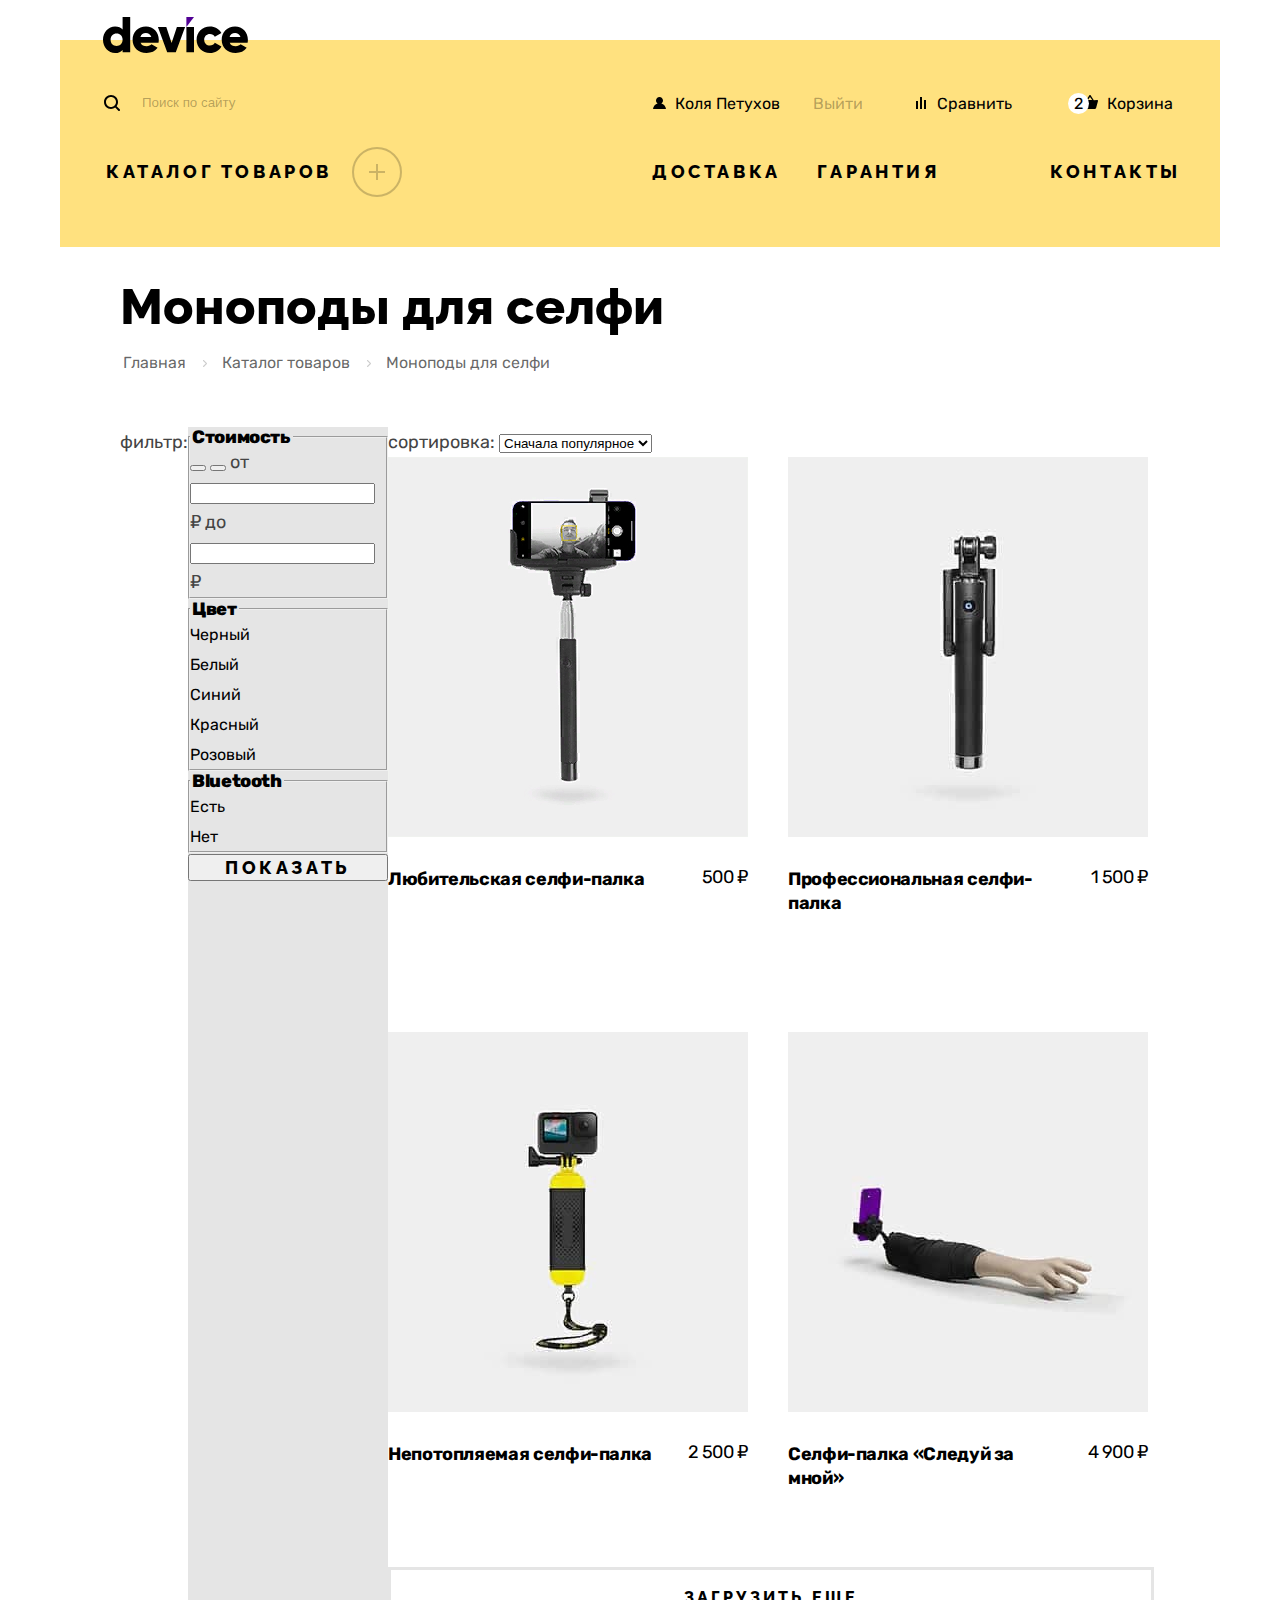
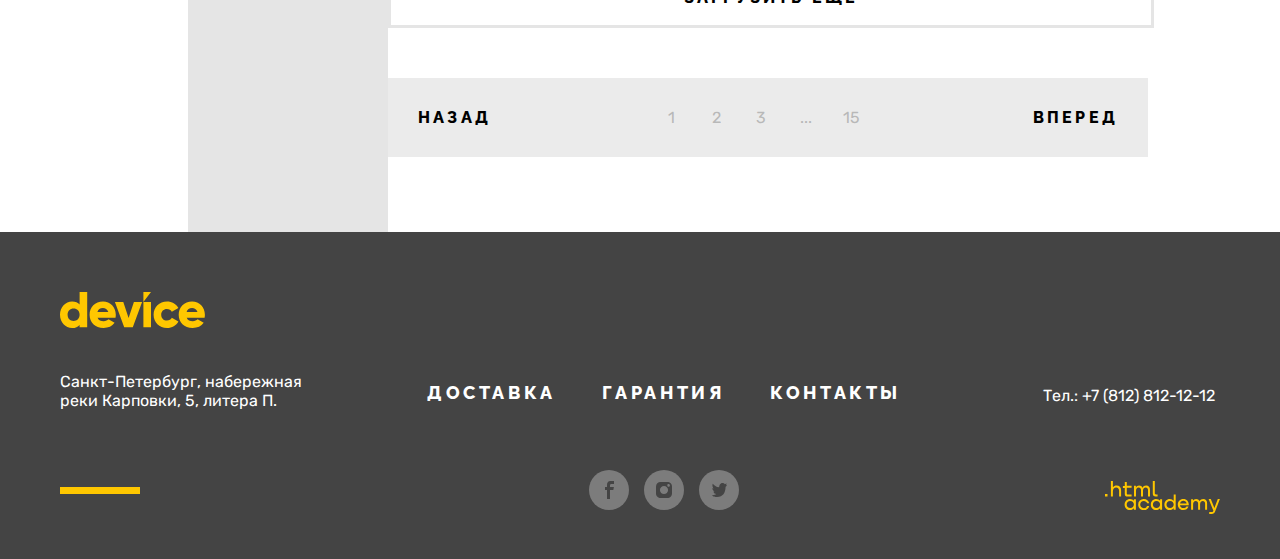
==== catalog.html @ 53bf0be4 "123" ====
<!DOCTYPE html>
<html lang="ru">

<head>
  <meta charset="UTF-8">
  <meta http-equiv="X-UA-Compatible" content="IE=edge">
  <meta name="viewport" content="width=device-width, initial-scale=1.0">
  <title>Каталог</title>
  <link rel="stylesheet" href="css/style.css">
</head>

<body>
  <header class="main-header main-container">
    <div class="header-catalog-container">
      <img class="header-logo" src="img/header-logo.svg" width="145" height="36" alt="Логотип интернет-магазина Device">
      <div class="header-inner">
        <form class="main-search">
          <input class="header-search" type="search" value="Поиск по сайту">
          <button class="search-btn" type="submit">Найти</button>
        </form>
        <ul class="header-list navigation-user">
          <li class="header-list-item">
            <a class="header-list-link link" href="#">
              <svg class="enter-svg" width="13" height="12" fill="none" aria-hidden="true" focusable="false"
                xmlns="http://www.w3.org/2000/svg">
                <path
                  d="M0 12h13c-.2-2.6-2.1-4.8-4.7-5.5 1-.6 1.7-1.7 1.7-3C10 1.6 8.4 0 6.5 0S3 1.6 3 3.5c0 1.3.7 2.4 1.7 3C2.1 7.2.2 9.4 0 12Z"
                  fill="#000" />
              </svg>
              Коля Петухов
            </a>
            <a class="header-list-link header-log-out link" href="#">
              Выйти
            </a>
          </li>
          </li>
          <li class="header-list-item">
            <a class="header-list-link header-list-compare link" href="#">
              <svg class="compare-svg" width="10" height="12" fill="none" aria-hidden="true" focusable="false"
                xmlns="http://www.w3.org/2000/svg">
                <path d="M6 0H4v12h2V0ZM2 4H0v8h2V4ZM10 3H8v9h2V3Z" fill="#000" />
              </svg>
              Сравнить
            </a>
          </li>
          <li class="header-list-item">
            <a class="header-list-link header-link-cart link" href="#">
              <svg class="cart-svg" width="16" height="14" fill="none" aria-hidden="true" focusable="false"
                xmlns="http://www.w3.org/2000/svg">
                <path
                  d="m15.3 5-3.5.2L8.6.3C8.5.1 8.2 0 8 0c-.2 0-.5.1-.6.3L4.2 5.2H.7c-.4 0-.7.3-.7.7v.2l1.9 6.8c.2.7.7 1.1 1.4 1.1h9.4c.7 0 1.2-.4 1.4-1.1L16 6v-.2c0-.4-.3-.8-.7-.8ZM8 1.9l2.2 3.2H5.9L8 1.9Z"
                  fill="#000" />
              </svg>
              Корзина
            </a>
          </li>
        </ul>
      </div>
      <nav class="navigation">
        <ul class="navigation-catalog-list">
          <li class="navigation-catalog-item">
            <a class="navigation-catalog-link link" href="catalog.html">
              <span class="navigation-link-text">Каталог товаров</span>
              <div class="navigation-element"></div>
            </a>
          </li>
          <div class="navigation-catalog-inner navigation-catalog-show">
            <ul class="navigation-sub navigation-sub-left">
              <li class="navigation-sub-left">
                <a href="#" class="navigation-sub-link">Виртуальная реальность</a>
              </li>
              <li class="navigation-sub-left">
                <a href="#" class="navigation-sub-link">Моноподы для cелфи</a>
              </li>
              <li class="navigation-sub-left">
                <a href="#" class="navigation-sub-link">Экшн-камеры</a>
              </li>
            </ul>
            <ul class="navigation-sub navigation-sub-middle">
              <li class="navigation-sub-middle">
                <a href="#" class="navigation-sub-link">Фитнес-браслеты</a>
              </li>
              <li class="navigation-sub-middle">
                <a href="#" class="navigation-sub-link">Умные часы</a>
              </li>
            </ul>
            <ul class="navigation-sub navigation-sub-right">
              <li class="navigation-sub-right">
                <a href="#" class="navigation-sub-link">Квадрокоптеры</a>
              </li>
            </ul>
          </div>
        </ul>
        <ul class="navigation-list">
          <li class="navigation-item">
            <a class="navigation-link link" href="#">Доставка</a>
          </li>
          <li class="navigation-item">
            <a class="navigation-link link" href="#">Гарантия</a>
          </li>
          <li class="navigation-item">
            <a class="navigation-link link" href="#">Контакты</a>
          </li>
        </ul>
      </nav>
    </div>
  </header>
  <main class="catalog-main">
    <div class="container">
      <header class="inner-header">
        <h2 class="catalog-title title">Моноподы для селфи</h2>
        <ol class="catalog-list">
          <li class="catalog-list-item">
            <a class="catalog-list-link" href="index.html">
              Главная
            </a>
          </li>
          <li class="catalog-list-item">
            <a class="catalog-list-link" href="catalog.html">
              Каталог товаров
            </a>
          </li>
          <li class="catalog-list-item">
            <a class="catalog-list-link" href="#">
              Моноподы для селфи
            </a>
          </li>
        </ol>
      </header>
      <section class="catalog-products">
        <span class="catalog-span span">фильтр:</span>
        <div class="catalog-filter-inner">
          <form class="catalog-filter" action="https://echo.htmlacademy.ru/" method="get">
            <fieldset class="catalog-filter-group">
              <legend class="catalog-filter-title">
                Стоимость
              </legend>
              <button class="range-toggle toggle-min" type="button">
                <span class="visually-hidden">Изменить минимальную цену.</span>
              </button>
              <button class="range-toggle toggle-max" type="button">
                <span class="visually-hidden">Изменить максимальную цену.</span>
              </button>
              <label class="catalog-filter-label">
                от <input class="catalog-filter-input" type="number" name="min-price"> ₽
              </label>
              <label class="catalog-filter-label">
                до <input class="catalog-filter-input" type="number" name="max-price"> ₽
              </label>
            </fieldset>
            <fieldset class="catalog-filter-group">
              <legend class="catalog-filter-title">
                Цвет
              </legend>
              <ul class="catalog-filter-list">
                <li class="catalog-filter-item">
                  <label class="control">
                    <input class="visually-hidden control-input" type="checkbox" name="black" checked>
                    <span class="control-mark"></span>
                    <span class="control-label">Черный</span>
                  </label>
                <li class="catalog-filter-item">
                  <label class="control">
                    <input class="visually-hidden control-input" type="checkbox" name="white" checked>
                    <span class="control-mark"></span>
                    <span class="control-label">Белый</span>
                  </label>
                </li>
                <li class="catalog-filter-item">
                  <label class="control">
                    <input class="visually-hidden control-input" type="checkbox" name="blue">
                    <span class="control-mark"></span>
                    <span class="control-label">Синий</span>
                  </label>
                </li>
                </li>
                <li class="catalog-filter-item">
                  <label class="control">
                    <input class="visually-hidden control-input" type="checkbox" name="red">
                    <span class="control-mark"></span>
                    <span class="control-label">Красный</span>
                  </label>
                </li>
                <li class="catalog-filter-item">
                  <label class="control">
                    <input class="visually-hidden control-input" type="checkbox" name="pink">
                    <span class="control-mark"></span>
                    <span class="control-label">Розовый</span>
                  </label>
                </li>
              </ul>
            </fieldset>
            <fieldset class="catalog-filter-group">
              <legend class="catalog-filter-title">
                Bluetooth
              </legend>
              <ul class="catalog-filter-list">
                <li class="catalog-filter-item">
                  <label class="control">
                    <input class="visually-hidden control-input" type="radio" name="bluetooth" value="true" checked>
                    <span class="control-mark"></span>
                    <span class="control-label">Есть</span>
                  </label>
                </li>
                <li class="catalog-filter-item">
                  <label class="control">
                    <input class="visually-hidden control-input" type="radio" name="bluetooth" value="false">
                    <span class="control-mark"></span>
                    <span class="control-label">Нет</span>
                  </label>
                </li>
              </ul>
            </fieldset>
            <button class="catalog-filter-btn button" type="submit">Показать</button>
          </form>
        </div>
        <div class="catalog-right-column">
          <form class="sorting-type">
            <label class="sorting-span span" for="sorting">сортировка:</label>
            <select class="select-control" name="sorting" id="sorting">
              <option value="popular">Сначала популярное</option>
              <option value="cheap">Сначала дешёвое</option>
              <option value="expensive">Сначала дорогое</option>
            </select>
            <button class="visually-hidden" type="submit">Отсортировать продукты</button>
          </form>
          <a href="#" class="button">
            <span class="visually-hidden">По меньшинству</span>
          </a>
          <a href="#" class="button button-light">
            <span class="visually-hidden">По большинству</span>
          </a>

          <ul class="product-card-list">
            <li class="product-card-item">
              <a class="product-card-link" href="#">
                <div class="product-card-image">
                  <img src="img/catalog/product-1.jpg" width="360" height="380" alt="Любительская селфи-палка">
                </div>
                <h3 class="product-card-title">
                  Любительская селфи-палка
                </h3>
                <b class="product-card-price">
                  500 ₽
                </b>
                <div class="card-info-inner">
                  <button class="product-card-info" href="">Подробнее</button>
                </div>
              </a>
            </li>
            <li class="product-card-item">
              <a class="product-card-link" href="#">
                <div class="product-card-image">
                  <img src="img/catalog/product-2.jpg" width="360" height="380" alt="Любительская селфи-палка">
                </div>
                <h3 class="product-card-title">
                  Профессиональная селфи-палка
                </h3>
                <b class="product-card-price">
                  1 500 ₽
                </b>
                <div class="card-info-inner">
                  <button class="product-card-info" href="">Подробнее</button>
                </div>
              </a>
            </li>
            <li class="product-card-item">
              <a class="product-card-link" href="#">
                <div class="product-card-image">
                  <img src="img/catalog/product-3.jpg" width="360" height="380" alt="Любительская селфи-палка">
                </div>
                <h3 class="product-card-title">
                  Непотопляемая
                  селфи-палка
                </h3>
                <b class="product-card-price">
                  2 500 ₽
                </b>
                <div class="card-info-inner">
                  <button class="product-card-info" href="">Подробнее</button>
                </div>
              </a>
            </li>
            <li class="product-card-item">
              <a class="product-card-link" href="#">
                <div class="product-card-image">
                  <img src="img/catalog/product-4.jpg" width="360" height="380" alt="Любительская селфи-палка">
                </div>
                <h3 class="product-card-title">
                  Селфи-палка «Следуй за мной»
                </h3>
                <b class="product-card-price">
                  4 900 ₽
                </b>
                <div class="card-info-inner">
                  <button class="product-card-info" href="">Подробнее</button>
                </div>
              </a>
            </li>
          </ul>

          <button class="button pagination-show-more">Загрузить еще</button>
          <div class="pagination-inner">
            <a class="pagination-link pagination-prev pagination-disabled" href="">
              <span class="prev">Назад</span>
            </a>
            <ul class="pagination">
              <li class="pagination-item">
                <a class="pagination-link-number pagination-current">1</a>
              </li>
              <li class="pagination-item">
                <a class="pagination-link-number" href="#">2</a>
              </li>
              <li class="pagination-item">
                <a class="pagination-link-number" href="#">3</a>
              </li>
              <li class="pagination-item">
                <span class="pagination-triple-point">...</span>
              </li>
              <li class="pagination-item">
                <a class="pagination-link-number pagination-link-number-last" href="#">15</a>
              </li>
            </ul>
            <a class="pagination-link pagination-next" href="">
              <span class="prev">Вперед</span>
            </a>
          </div>
        </div>
      </section>
    </div>
  </main>
  <footer class="main-footer">
    <div class="footer-container">
      <section class="footer-left">
        <img class="footer-logo" src="img/footer-logo.svg" width="145" height="36"
          alt="Логотип интернет-магазина Device">
        <address class="footer-address">
          Санкт-Петербург, набережная<br>реки Карповки, 5, литера П.
        </address>
      </section>
      <section class="footer-middle">
        <ul class="footer-nav">
          <li class="footer-nav-item">
            <a class="footer-nav-link link" href="#">
              Доставка
            </a>
          </li>
          <li class="footer-nav-item">
            <a class="footer-nav-link link" href="#">
              Гарантия
            </a>
          </li>
          <li class="footer-nav-item">
            <a class="footer-nav-link link" href="#">
              Контакты
            </a>
          </li>
        </ul>
        <ul class="footer-socials-list">
          <li class="footer-socials-item">
            <a class="footer-socials-link" href="#">
              <svg class="footer-svg" width="9" height="18" fill="none" aria-hidden="true" focusable="false"
                xmlns="http://www.w3.org/2000/svg">
                <path d="M6.5 3H9V0H5.6C2.8 0 2 1.7 2 4.2V6H0v3h2v9h3V9h3.3l.6-3H5V4.5C5 3.7 5.3 3 6.5 3Z"
                  fill="#444" />
              </svg>
              <span class="visually-hidden">Фейсбук</span>
            </a>
          </li>
          <li class="footer-socials-item">
            <a class="footer-socials-link" href="#">
              <svg class="footer-svg" width="16" height="16" fill="none" aria-hidden="true" focusable="false"
                xmlns="http://www.w3.org/2000/svg">
                <path
                  d="M14.7 1.3c-.9-.9-2-1.3-3.4-1.3H4.7C1.9 0 0 1.9 0 4.7v6.6c0 1.4.4 2.6 1.4 3.4.9.9 2 1.3 3.3 1.3h6.6c1.4 0 2.6-.4 3.4-1.3.8-.9 1.3-2 1.3-3.4V4.7c0-1.4-.4-2.6-1.3-3.4ZM8 12.1c-2.2 0-4.1-1.8-4.1-4.1S5.8 3.9 8 3.9c2.2 0 4.1 1.8 4.1 4.1s-1.9 4.1-4.1 4.1Zm4.6-7.4c-.7 0-1.3-.5-1.3-1.3s.5-1.3 1.3-1.3c.7 0 1.3.6 1.3 1.3 0 .7-.6 1.3-1.3 1.3Z"
                  fill="#444" />
              </svg>
              <span class="visually-hidden">Инстаграм</span>
            </a>
          </li>
          <li class="footer-socials-item">
            <a class="footer-socials-link" href="#">
              <svg class="footer-svg" width="15" height="14" fill="none" aria-hidden="true" focusable="false"
                xmlns="http://www.w3.org/2000/svg">
                <path
                  d="M9.7.1c1.5-.5 2.6.3 3.2 1.1.5-.2 1.1-.4 1.7-.6 0 .8-.5 1.4-.8 1.6.7.2 1.2-.4 1.2-.4-.1.9-.9 1.7-1.4 1.9-.2 6.3-2.8 10.4-8.9 10.3h-.4C4 14 .6 13.6 0 12.2c2 .2 3.4-.4 4.1-1.1-.8-.3-2.4-.4-2.6-2.8.3.2.5.3 1.1.2C1.5 7.7.3 7 .4 5c.3.3.9.5 1.2.4C1 5.2-.2 2.3.8.8c1.6 1.7 3.3 3.4 6.3 3.5.2-2.1 1-3.5 2.6-4.2Z"
                  fill="#444" />
              </svg>
              <span class="visually-hidden">Твитер</span>
            </a>
          </li>
        </ul>
      </section>
      <section class="footer-right">
        <a class="footer-right-text" href="tel:78128121212">
          Тел.: +7 (812) 812-12-12
        </a>
        <a class="footer-right-link" href="#">
          <svg width="115" height="33" fill="none" aria-hidden="true" focusable="false"
            xmlns="http://www.w3.org/2000/svg">
            <path
              d="M0 12.9v2.6h2.5v-2.6H0ZM11.6 4.5c-1.6 0-2.8.7-3.6 1.7h-.1V0h-2v15.5h2v-5.3c0-2.1 1.3-3.6 3.3-3.6 1.8 0 2.9 1.4 2.9 3.2v5.7h2V9.4c.1-3-1.8-4.9-4.5-4.9ZM26.6 4.8h-4.8V1.1h-2v3.8h-1.9v2h1.9v6c0 1.7 1 2.7 2.7 2.7h4.1v-2h-3.7c-.7 0-1.1-.4-1.1-1.1V6.8h4.8v-2ZM41.1 4.6c-1.6 0-2.9.8-3.5 2.1h-.1c-.6-1.2-1.8-2.1-3.4-2.1-1.4 0-2.5.8-3.1 1.8h-.1V4.8H29v10.6h2V10c0-2 1-3.5 2.6-3.5 1.5 0 2.4 1 2.4 2.6v6.3h2V9.8c0-2.4 1.4-3.3 2.6-3.3 1.5 0 2.4 1 2.4 2.6v6.3h2V8.9c.1-2.5-1.4-4.3-3.9-4.3ZM47.8 12.7c0 1.7 1 2.7 2.8 2.7h2v-2h-1.7c-.7 0-1.1-.4-1.1-1.1V0h-2v12.7ZM28.9 19.7c-.9-1.1-2.2-1.8-3.9-1.8-3.1 0-5.4 2.3-5.4 5.6s2.3 5.6 5.4 5.6c1.8 0 3-.8 3.8-1.9h.1v1.6h2V18.2h-2v1.5Zm-3.6 7.4c-2.2 0-3.6-1.6-3.6-3.6s1.4-3.6 3.6-3.6 3.6 1.6 3.6 3.6c0 1.9-1.4 3.6-3.6 3.6ZM44.2 22c-.5-2.4-2.6-4.1-5.4-4.1a5.4 5.4 0 0 0-5.6 5.6c0 3.1 2.2 5.6 5.6 5.6 2.8 0 4.9-1.8 5.4-4.2h-2.1a3.4 3.4 0 0 1-3.3 2.3c-2.2 0-3.6-1.6-3.6-3.6s1.4-3.6 3.6-3.6c1.6 0 2.8 1 3.3 2.2h2.1V22ZM55.1 19.7c-.9-1.1-2.2-1.8-3.9-1.8-3.1 0-5.4 2.3-5.4 5.6s2.3 5.6 5.4 5.6c1.8 0 3-.8 3.8-1.9h.1v1.6h2V18.2h-2v1.5Zm-3.6 7.4c-2.2 0-3.6-1.6-3.6-3.6s1.4-3.6 3.6-3.6 3.6 1.6 3.6 3.6c0 1.9-1.5 3.6-3.6 3.6ZM68.7 19.8c-.9-1.1-2.2-1.9-3.9-1.9-3.1 0-5.4 2.3-5.4 5.6s2.2 5.6 5.4 5.6c1.7 0 3-.8 3.8-1.8h.1v1.5h2V13.4h-2v6.4Zm-3.6 7.3c-2.2 0-3.6-1.6-3.6-3.6s1.4-3.6 3.6-3.6 3.6 1.6 3.6 3.6c-.1 2-1.5 3.6-3.6 3.6ZM78.3 17.9c-3.3 0-5.5 2.5-5.5 5.6 0 3 2.1 5.6 5.5 5.6 2.5 0 4.5-1.3 5.2-3.6h-2.1c-.5 1-1.6 1.6-3 1.6-1.9 0-3.3-1.3-3.4-2.9h8.8c.2-3.6-2-6.3-5.5-6.3Zm0 1.9c1.7 0 3 1 3.3 2.6h-6.5c.3-1.5 1.5-2.6 3.2-2.6ZM98.2 17.9c-1.6 0-2.9.8-3.6 2h-.1c-.6-1.2-1.8-2-3.4-2-1.4 0-2.5.7-3.1 1.8v-1.5h-1.9v10.6h2v-5.4c0-2 1-3.4 2.6-3.5 1.5 0 2.4 1 2.4 2.6v6.3h2v-5.6c0-2.4 1.4-3.3 2.6-3.3 1.5 0 2.4 1 2.4 2.6v6.3h2v-6.5c.1-2.6-1.4-4.4-3.9-4.4ZM109.4 27l-3.6-8.9h-2.2l4.8 11.6c-.3.9-.7 1.2-1.7 1.2h-2.5v2h2.5c1.8 0 2.8-.8 3.5-2.6l4.7-12.2h-2.1l-3.4 8.9Z"
              fill="#FFC700" />
          </svg>
        </a>
      </section>
    </div>
  </footer>
</body>

</html>
---- css/style.css ----
* {
  box-sizing: border-box;
}
@font-face {
  font-family: "Rubik";
  font-style: normal;
  font-weight: 400;
  src: url(../fonts/rubik/rubik-400.woff2) format("woff2");
  font-display: swap;
}
@font-face {
  font-family: "Rubik";
  font-style: normal;
  font-weight: 700;
  src: url(../fonts/rubik/rubik-700.woff2) format("woff2");
  font-display: swap;
}
@font-face {
  font-family: "Rubik";
  font-style: normal;
  font-weight: 800;
  src: url(../fonts/rubik/rubik-800.woff2) format("woff2");
  font-display: swap;
}
@font-face {
  font-family: "Raleway";
  font-style: normal;
  font-weight: 800;
  src: url(../fonts/raleway/raleway-800.woff2) format("woff2");
  font-display: swap;
}
h1,
h2,
h3,
p,
img {
  margin: 0;
  padding: 0;
}
.container {
  width: 1160px;
  margin: 0 auto;
}
.link,
.title {
  font-family: "Raleway", sans-serif;
  font-weight: 800;
  color: #000;
  text-decoration: none;
}
.title {
  font-size: 50px;
  line-height: 50px;
  color: #000;
}
.visually-hidden {
  position: absolute;
  width: 1px;
  height: 1px;
  margin: -1px;
  padding: 0;
  border: 0;
  clip: rect(0 0 0 0);
  overflow: hidden;
}
html {
  height: 100%;
}
body {
  display: flex;
  flex-direction: column;
  min-height: 100%;
  font-family: "Rubik", sans-serif;
  font-size: 18px;
  font-weight: normal;
  line-height: 30px;
  background-color: #fff;
  color: #444;
  margin: 0;
}
.main-container {
  flex-grow: 1;
  margin-top: 40px;
}
.header-container {
  width: 1160px;
  margin: 0 auto;
  background-color: #FFE17F;
  padding-bottom: 165px;
}
.header-catalog-container {
  width: 1160px;
  margin: 0 auto;
  background-color: #FFE17F;
  padding-bottom: 55px;
}
.main-search {
  width: 516px;
  display: flex;
  align-items: center;
}
.main-search:focus-within {
  box-shadow: 0 0 0 2px #AF4FFF;
  border-radius: 20px;
}
.main-search:active {
  box-shadow: 0 0 0 2px #000;
}
.main-search:active .search-btn {
  display: block;
}
.search-btn {
  display: none;
  font-size: 16px;
  line-height: 19px;
  width: 160px;
  text-align: center;
  padding: 8px 0;
  background-color: transparent;
  border: none;
  border-top-right-radius: 20px;
  border-bottom-right-radius: 20px;
  cursor: pointer;
}
.search-btn:focus {
  outline: none;
  box-shadow: 0 0 0 2px #AF4FFF;
}
.search-btn:hover {
  background-color: #000;
  color: #fff;
}
.search-btn:active {
  background-color: #000;
  color: #fff;
  opacity: 0.3;
}
.header-search {
  width: 356px;
  padding: 10px 0;
  padding-left: 52px;
  color: rgba(0, 0, 0, 0.3);
  background-image: url(../img/icons/search.svg);
  background-repeat: no-repeat;
  background-position: center left 14px;
  background-size: 16px 16px;
  background-color: transparent;
  border: none;
  outline: none;
}
.header-search:hover {
  color: rgba(0, 0, 0, 0.6);
}
.header-logo {
  position: relative;
  top: -23px;
  left: 42.5px;
}
.header-inner {
  display: flex;
  margin-left: 30px;
  margin-bottom: 30px;
}
.header-list {
  display: flex;
  width: 565px;
  align-content: center;
  justify-content: space-between;
  list-style: none;
  margin: 0;
  padding: 0;
  margin-left: auto;
  margin-right: 22px;
}
.header-list-link {
  border-radius: 20px;
  padding: 10px 25px 10px 10px;
  font-family: "Rubik";
  font-size: 16px;
  line-height: 19px;
  font-weight: 400;
}
.header-log-out {
  padding-left: 4px;
  color: rgba(0, 0, 0, 0.3);
}
.header-list-link:hover {
  opacity: 0.6;
}
.header-list-link:focus {
  outline: none;
  box-shadow: 0 0 0 2px #AF4FFF;
}
.header-list-link:active {
  opacity: 0.3;
}
.header-log-out:focus {
  outline: none;
  box-shadow: none;
}
.header-list-item {
  position: relative;
  align-self: center;
}
.header-list-item:first-child {
  margin-right: auto;
}
.header-list-compare {
  margin-right: 30px;
}
.enter-svg {
  margin-right: 5px;
  margin-left: 10px;
}
.compare-svg {
  margin-left: 10px;
  margin-right: 7px;
}
.header-link-cart::before {
  content: '2';
  position: absolute;
  left: 1px;
  top: 5px;
  width: 21px;
  height: 21px;
  background-color: #fff;
  border-radius: 50%;
  color: #000;
  text-align: center;
  justify-content: center;
  align-items: center;
  display: flex;
}
.cart-svg {
  margin-left: 5px;
  margin-right: 5px;
}
.navigation {
  display: flex;
  margin-left: 20px;
}
.navigation-catalog-list {
  list-style: none;
  margin: 0;
  padding: 0;
  margin-left: 8px;
}
.navigation-catalog-link {
  position: relative;
  font-family: 'Raleway';
  font-weight: 800;
  font-size: 18px;
  line-height: 21px;
  letter-spacing: 0.2em;
  text-transform: uppercase;
  padding: 10.5px 18px;
  border-radius: 25px;
}
.navigation-catalog-link:focus {
  outline: none;
  box-shadow: 0 0 0 2px #AF4FFF;
}
.navigation-catalog-link:hover .navigation-element {
  background-image: url(../img/icons/minus.svg);
  background-repeat: no-repeat;
  background-size: inherit;
  background-position: center;
  opacity: 1;
  transition: 0.3s;
}
.navigation-catalog-link:active {
  opacity: 0.3;
}
.navigation-element {
  position: absolute;
  right: -52px;
  top: -3px;
  width: 50px;
  height: 50px;
  border-radius: 50%;
  background-image: url(../img/icons/plus.svg);
  background-repeat: no-repeat;
  background-size: inherit;
  background-position: center;
  border: 2px solid #000;
  opacity: 0.2;
}
.navigation-catalog-item {
  display: flex;
  align-items: center;
}
.navigation-catalog-list::after:hover {
  opacity: 0;
}
.navigation-catalog-inner {
  display: grid;
  grid-template-columns: repeat(3, 200px);
  gap: 30px;
}
.navigation-catalog-show {
  display: none;
}
.navigation-sub {
  list-style: none;
  margin: 0;
  padding: 0;
}
.navigation-sub-link {
  text-decoration: none;
  font-style: 16px;
  line-height: 18px;
  color: #000;
}
.navigation-list {
  display: flex;
  list-style: none;
  margin: 0;
  padding: 0;
  width: 565px;
  margin-left: auto;
  margin-right: 21px;
}
.navigation-item:last-child {
  margin-left: auto;
}
.navigation-link {
  display: flex;
  position: relative;
  text-transform: uppercase;
  line-height: 21px;
  letter-spacing: 0.2em;
  text-decoration: none;
  color: #000;
  padding: 10.5px 18px;
  border-radius: 25px;
}
.navigation-link:focus {
  box-shadow: 0 0 0 2px #AF4FFF;
  outline: none;
}
.navigation-link:hover::after {
  position: absolute;
  content: '';
  height: 2px;
  right: 21px;
  left: 19px;
  bottom: 3px;
  background-color: #000;
}
.navigation-link:active {
  opacity: 0.3;
}
.promo {
  margin-bottom: 70px;
}
.promo-descr-text {
  position: relative;
  width: 560px;
  margin-top: -28px;
}
.slider-number {
  position: absolute;
  font-weight: 800;
  font-size: 180px;
  line-height: 30px;
  color: #fff;
  right: 35px;
  top: -45px;
}
.promo-gallery {
  display: flex;
  align-items: center;
  width: 560px;
  position: relative;
  margin-top: -150px;
}
.promo-nav {
  width: 560px;
  position: absolute;
  display: flex;
  justify-content: space-between;
}
.slider-button {
  width: 36px;
  height: 76px;
  padding: 0;
  background-color: transparent;
  border: none;
  cursor: pointer;
  border-radius: 5px;
}
.slider-button:hover {
  opacity: 0.3;
}
.slider-button:focus {
  outline: none;
  box-shadow: 0 0 0 2px #af4fff;
}
.slider-button:active {
  opacity: 0.1;
}
.slider-prev svg {
  transform: rotate(180deg);
}
.slider-image {
  display: block;
}
.promo-title {
  margin-bottom: 25px;
}
.promo-text {
  margin-bottom: 30px;
}
.promo-description {
  display: flex;
  justify-content: space-between;
}
.services {
  margin-bottom: 140px;
}
.services-list {
  display: grid;
  grid-template-columns: repeat(6, 160px);
  gap: 40px;
  list-style: none;
  margin: 0;
  padding: 0;
  margin-left: -5px;
}
.services-item-img {
  position: relative;
  width: 160px;
  height: 160px;
  margin-bottom: 35px;
  background-color: #FFE17F;
}
.services-item-img img {
  position: absolute;
  top: 0;
  bottom: 0;
  right: 0;
  left: 0;
  margin: auto;
}
.services-item-img:hover {
  background-color: #FFC700;
}
.services-item-img:active img {
  opacity: 0.3;
}
.services-link {
  display: block;
  width: 160px;
  border: 5px solid transparent;
  box-sizing: content-box;
}
.services-link:focus {
  outline: none;
}
.services-link:focus .services-item-img {
  box-shadow: 0 0 0 5px#af4fff;
}
.services-link:focus .services-text {
  color: #AF4FFF;
}
.services-link:active {
  color: rgba(0, 0, 0, 0.3);
}
.services-link:active
.about-us-container {
  display: flex;
  width: 1160px;
  margin: 0 auto;
}
.inner-header {
  padding-top: 35px;
}
.catalog-title {
  margin-bottom: 15px;
}
.catalog-products {
  display: flex;
}
.catalog-filter-inner {
  background-color: #E5E5E5;
}
.catalog-filter-group {
  width: 200px;
  margin: 0;
  padding: 0;
}
.catalog-filter-btn {
  width: 200px;
}
.sortyng-type {
  width: 386px;
}
.catalog-list {
  display: flex;
  flex-wrap: wrap;
  list-style: none;
  margin: 0;
  padding: 0;
  margin-left: -10px;
  margin-bottom: 50px;
}
.catalog-list-item {
  position: relative;
  padding-right: 10px;
}
.catalog-list-item::after {
  content: '';
  position: absolute;
  right: 2px;
  top: 13px;
  display: block;
  width: 4px;
  height: 7px;
  background-image: url(../img/arrow-slim.svg);
  background-repeat: no-repeat;
  background-position: center;
}
.catalog-list-item:last-child:after {
  display: none;
}
.catalog-list-link {
  position: relative;
  font-size: 16px;
  line-height: 19px;
  color: rgba(0, 0, 0, 0.6);
  text-decoration: none;
  padding: 5px 13px;
}
.catalog-list-link:last-child {
  margin-right: 0;
}
.catalog-list-link:focus {
  outline: 5px solid #AF4FFF;
}
.catalog-list-link:hover {
  color: rgba(0, 0, 0, 1);
}
.catalog-list-link:active {
  color: rgba(0, 0, 0, 0.3);
}
.catalog-filter-list {
  list-style: none;
  margin: 0;
  padding: 0;
}
.catalog-filter-title {
  font-weight: 800;
  line-height: 20px;
  letter-spacing: -0.02em;
  color: #000;
}
.control-label {
  font-size: 16px;
  line-height: 19px;
  color: #000;
}
.catalog-filter-btn {
  font-family: "Raleway", sans-serif;
  font-style: normal;
  font-weight: 800;
  font-size: 18px;
  line-height: 21px;
  text-align: center;
  letter-spacing: 0.2em;
  text-transform: uppercase;
}
.catalog-main .container {
  padding-left: 60px;
}
.product-card-list {
  display: grid;
  grid-template-columns: 360px 360px;
  gap: 40px;
  list-style: none;
  margin: 0;
  padding: 0;
}
.product-card-item {
  display: flex;
  flex-direction: column;
  width: 360px;
  margin-bottom: 45px;
}
.product-card-image {
  width: 360px;
  height: 380px;
  margin-bottom: 30px;
}
.product-card-title {
  display: block;
  grid-column: 1 / 2;
  grid-row: 3 / 4;
  width: 280px;
  font-weight: bold;
  font-size: 18px;
  line-height: 24px;
  letter-spacing: -0.02em;
  color: #000000;
}
.product-card-link {
  position: relative;
  display: grid;
  grid-template-columns: 280px 14px 66px;
  grid-template-rows: 380px 30px 50px;
  font-size: 18px;
  line-height: 24px;
  letter-spacing: -0.02em;
  color: #000;
  text-decoration: none;
  margin-bottom: 30px;
}
.card-info-inner {
  display: none;
  position: absolute;
  top: 180px;
  right: 88px;
}
.product-card-link:hover .product-card-image {
  opacity: 0.5;
}
.product-card-link:hover .card-info-inner {
  display: block;
}
.product-card-link:focus {
  outline: none;
  color: #AF4FFF;
}
.product-card-link:focus .product-card-image {
  box-shadow: 0 0 0 5px #AF4FFF;
}
.product-card-link:focus .product-card-title {
  color: #AF4FFF;
}
.product-card-price {
  grid-column: 3 / 4;
  grid-row: 3 / 4;
  font-size: 18px;
  line-height: 21px;
  text-align: right;
  font-weight: normal;
}
.product-card-info {
  width: 180px;
  border: none;
  position: relative;
  top: 0;
  right: 0;
  left: 0;
  bottom: 0;
  font-family: "Raleway",sans-serif;
  font-weight: 800;
  font-size: 18px;
  line-height: 21px;
  text-align: center;
  letter-spacing: 0.2em;
  text-transform: uppercase;
  text-decoration: none;
  color: #000;
  background-color: transparent;
  z-index: 1;
}
.product-card-info::before {
  content: '';
  position: absolute;
  top: 7px;
  right: 0;
  left: 0;
  height: 8px;
  background-color: #FFC700;
  z-index: -1;
}
.pagination-inner {
  width: 760px;
  display: flex;
  justify-content: space-between;
  background-color: #EBEBEB;
  margin-bottom: 75px;
}
.pagination {
  display: flex;
  padding: 0;
  margin: 0;
  padding: 27px 30px 24px 29px;
  list-style: none;
}
.pagination-show-more,
.pagination-link {
  font-family: "Raleway",sans-serif;
  font-style: normal;
  font-weight: 800;
  font-size: 16px;
  line-height: 19px;
  text-align: center;
  letter-spacing: 0.2em;
  text-transform: uppercase;
  text-decoration: none;
  color: #000;
}
.pagination-show-more {
  box-sizing: content-box;
  width: 100%;
  padding: 18px 0;
  margin-bottom: 50px;
  border: 3px solid #e5e5e5;
  background-color: #fff;
}
.pagination-show-more:focus {
  outline: none;
  border-color: #AF4FFF;
  box-shadow: 0 0 0 2px #AF4FFF;
}
.pagination-show-more:hover {
  border-color: #000;
}
.pagination-show-more:active {
  opacity: 0.3;
}
.pagination-link {
  display: flex;
  align-items: center;
  border: 5px solid transparent;
  padding: 25px;
}
.pagination-link:focus {
  outline: none;
  border-color: #AF4FFF;
}
.pagination-link:hover {
  background-color: #DCDCDC;
}
.pagination-link:active {
  opacity: 0.3;
}
.pagination-link-number,
.pagination-triple-point {
  display: flex;
  width: 25px;
  height: 25px;
  align-items: center;
  justify-content: center;
  font-size: 16px;
  line-height: 19px;
  text-align: center;
  opacity: 0.3;
  text-decoration: none;
  margin-right: 20px;
  color: #444;
  opacity: 0.3;
}
.pagination-link-number-last {
  margin-right: 0;
}
.pagination-link-number:focus {
  outline: none;
  box-shadow: 0 0 0 5px #AF4FFF;
}
.pagination-link-number:hover:not(.pagination-current) {
  opacity: 1;
}
.pagination-link-number:active:not(.pagination-current) {
  opacity: 0.1;
}
.slider-descr-nav {
  display: flex;
  justify-content: space-between;
  margin-bottom: 70px;
}
.promo-link {
  position: relative;
  width: 220px;
  font-size: 18px;
  line-height: 21px;
  text-align: center;
  letter-spacing: 0.2em;
  text-transform: uppercase;
  text-decoration: none;
  align-self: center;
  padding: 15px 25px;
  z-index: 1;
}
.promo-link::before {
  content: '';
  position: absolute;
  height: 8px;
  right: 0px;
  left: 0px;
  top: 22px;
  background-color: #FFE17F;
  z-index: -1;
}
.promo-link:focus {
  outline: none;
}
.promo-link:focus::before {
  background-color: #AF4FFF;
}
.promo-link:hover {
  background-color: #FFE17F;
}
.promo-link:active {
  opacity: 0.3;
}
.slider-pagination {
  align-self: center;
  width: 80px;
  display: flex;
  flex-wrap: wrap;
  justify-content: space-between;
  margin: 0;
  padding: 0;
  list-style: none;
  margin-right: 62px;
}
.slider-pagination-item {
  display: flex;
}
.slider-pagination-button {
  width: 12px;
  height: 12px;
  padding: 0;
  background-color: #fff;
  border: 2px solid #000;
  border-radius: 50%;
  cursor: pointer;
}
.slider-pagination-button:hover:not(.slider-pagination-button-current) {
  opacity: 0.6;
}
.slider-pagination-button:focus {
  outline: none;
  border-color: #af4fff;
}
.slider-pagination-button:active:not(.slider-pagination-button-current) {
  opacity: 0.3;
}
.slider-pagination-button-current {
  background-color: #000;
}
.promo-table th {
  font-size: 36px;
  line-height: 30px;
  color: #000;
  font-weight: normal;
  text-align: left;
}
.promo-table td {
  font-size: 16px;
  padding-right: 20px;
  padding-top: 5px;
}
.services-item {
  background-color: #FFE17F;
}
.services-link {
  font-size: 18px;
  line-height: 24px;
  letter-spacing: -0.02em;
}
.advantages {
  margin-bottom: 100px;
  background-color: #F0F0F0;
}
.advantages-title {
  margin-bottom: 35px;
}
.advantages-container {
  display: flex;
  width: 1160px;
  margin: 0 auto;
  padding-bottom: 140px;
}
.advantages-list,
.advantages-description-list {
  list-style: none;
  margin: 0;
  padding: 0;
}
.advantages-list {
  position: relative;
  width: 280px;
  margin-top: -22px;
}
.advantages-list::after {
  content: '';
  position: absolute;
  width: 7px;
  top: -75px;
  bottom: -75px;
  right: 0;
  background-color: #000;
}
.advantages-item {
  position: relative;
  margin-bottom: 20px;
}
.advantages-item:last-child {
  margin-bottom: 0;
}
.advantages-text {
  width: 500px;
}
.advantages-svg {
  position: absolute;
  right: 0;
  top: 16px;
}
.advantages-link {
  position: relative;
  display: block;
  width: 160px;
  padding: 10px 0;
  font-size: 20px;
  line-height: 23px;
  text-align: center;
  letter-spacing: 0.2em;
  text-transform: uppercase;
  background-image: url(../img/line.svg);
  background-repeat: no-repeat;
  background-size: inherit;
  background-position: center;
}
.advantages-link:focus {
  background-image: url(../img/line-focus.svg);
  background-repeat: no-repeat;
  background-size: inherit;
  background-position: center;
  outline: none;
}
.advantages-link:hover {
  background-color: #FFC700;
  transition: 0.3s;
}
.advantages-link:active {
  width: 280px;
  padding-right: 120px;
  color: #FFE17F;
  background-color: #000;
  background-image: none;
}
.advantages-description-list {
  width: 690px;
  margin-left: 115px;
  margin-top: -30px;
}
.advantages-description-item {
  position: relative;
}
.advantages-description-item svg:first-child {
  position: absolute;
  right: 0;
  top: 10px;
}
.advantages-special-link {
  display: block;
  position: relative;
  width: 1160px;
  margin: 0 auto;
  margin-top: 90px;
  padding: 38.5px 0;
  font-family: "Raleway";
  font-weight: 800;
  font-size: 20px;
  line-height: 23px;
  text-align: center;
  letter-spacing: 0.2em;
  text-transform: uppercase;
  text-decoration: none;
  background-color: #F0F0F0;
  color: #000;
  margin-bottom: 100px;
}
.advantages-special-link::before {
  position: absolute;
  left: 0;
  top: 0;
  content: '';
  width: 125px;
  height: 100px;
  background-image: url(../img/icons/delivery-bus.svg);
  background-repeat: no-repeat;
  background-position: center;
  background-size: 47px 31px;
  background-color: #FFE17F;
}
.advantages-info-element {
  position: absolute;
  right: 35px;
  top: 30px;
  width: 40px;
  height: 40px;
  border-radius: 50%;
  background-color: rgba(220, 220, 220, 0.5);
}
.advantages-special-svg {
  position: absolute;
  right: 54px;
  top: 44px;
  opacity: 0.3;
  z-index: 1;
}
.advantages-special-link:focus {
  box-shadow: 0 0 0 5px #AF4FFF;
  outline: none;
}
.advantages-special-link:hover {
  background-color: #EBEBEB;
}
.advantages-special-link:hover .advantages-special-svg {
  opacity: 1;
}
.advantages-special-link:hover::before {
  background-color: #FFC700;
}
.advantages-special-link:hover .advantages-info-element {
  background-color: #DCDCDC;
}
.advantages-special-link:active {
  opacity: 0.3;
}
.about-us-container {
  display: flex;
  width: 1160px;
  margin: 0 auto;
  padding-top: 45px;
  justify-content: space-between;
}
.about-us {
  width: 500px;
  margin-right: auto;
}
.contacts {
  width: 515px;
}
.about-us-title,
.contacts-title {
  width: 500px;
  margin-bottom: 25px;
  position: relative;
}
.about-us-title::before,
.contacts-title::before {
  content: '';
  position: absolute;
  height: 7px;
  top: -45px;
  left: 0;
  right: 420px;
  background-color: #000;
}
.about-us-text,
.contacts-text {
  margin-bottom: 30px;
}
.about-us-text-second {
  margin-bottom: 70px;
}
.about-us-list {
  margin: 0;
  padding: 0;
  list-style: none;
  margin-bottom: 65px;
}
.about-us-inner {
  margin-top: auto;
  margin-bottom: 85px;
}
.contacts-inner {
  margin-top: auto;
  margin-bottom: 85px;
}
.about-us-link {
  display: block;
  width: 277px;
  position: relative;
  line-height: 21px;
  text-align: center;
  letter-spacing: 0.2em;
  text-transform: uppercase;
  padding: 15px 25px;
  z-index: 1;
}
.about-us-link::before {
  content: '';
  position: absolute;
  height: 8px;
  right: 0px;
  left: 0px;
  top: 22px;
  background-color: #FFE17F;
  z-index: -1;
}
.about-us-link:focus {
  outline: none;
}
.about-us-link:focus::before {
  background-color: #AF4FFF;
}
.about-us-link:hover {
  background-color: #FFE17F;
}
.about-us-link:active {
  opacity: 0.3;
}
.about-us-item {
  position: relative;
  padding-left: 35px;
  line-height: 20px;
  font-weight: 800;
  color: #000;
  margin-bottom: 25px;
}
.about-us-item::before {
  content: '';
  position: absolute;
  width: 8px;
  height: 8px;
  background-color: #FFC700;
  border-radius: 50%;
  left: 0;
  top: 6px;
}
.contacts-subtitle,
.contacts-working-time {
  font-weight: 800;
  font-size: 24px;
  line-height: 30px;
  color: #444;
  margin-bottom: 15px;
}
.contacts-adress-text {
  font-style: normal;
  margin-bottom: 30px;
}
.contacts-adress-text .contacts-phone {
  color: #444;
}
.contacts-schedule {
  list-style: none;
  margin: 0;
  padding: 0;
  margin-bottom: 68px;
}
.contacts-link {
  font-size: 18px;
  line-height: 21px;
  text-align: center;
  letter-spacing: 0.2em;
  text-transform: uppercase;
  margin-bottom: 87px;
}
.destribution {
  background-color: #F0F0F0;
  padding-bottom: 135px;
}
.destribution-container {
  display: flex;
  justify-content: space-between;
}
.destribution-title {
  width: 400px;
  padding-top: 75px;
  margin-bottom: 40px;
}
.destribution-text {
  width: 560px;
  padding-top: 85px;
}
.newsletter-form {
  display: grid;
  grid-template-columns: 600px 260px 300px;
}
.field {
  width: 100%;
  border: 3px solid transparent;
  border-bottom: 3px solid rgba(0, 0, 0, 0.1);
  padding: 17px 0;
  background-color: #F0F0F0;
  outline: none;
}
.field-invalid {
  border-bottom: 3px solid #FF3D3D;
}
.field:focus {
  background-color: #DCDCDC;
  border-bottom: 3px solid rgba(0, 0, 0, 0.1);
}
.field:hover {
  border-bottom: 3px solid rgba(0, 0, 0, 0.3);
  color: rgba(68, 68, 68, 0.7);
}
.field:active {
  border-bottom: 3px solid #000;
}
.newsletter-button {
  width: 260px;
  height: 55.1px;
  font-family: 'Raleway',serif;
  font-size: 18px;
  font-weight: 800;
  line-height: 21px;
  text-align: center;
  letter-spacing: 0.2em;
  text-transform: uppercase;
  border: 3px solid rgba(0, 0, 0, 0.1);
  margin-left: -3px;
}
.newsletter-button:focus {
  border: 3px solid #AF4FFF;
  outline: none;
}
.newsletter-button:hover {
  background-color: #000;
  color: #fff;
}
.newsletter-button:active {
  background-color: #000;
  color: rgba(255, 255, 255, 0.3);
}
.destribution-span {
  display: block;
  width: 165px;
  color: #444444;
  text-align: end;
  margin-left: auto;
  padding: 14px 0;
  background-image: url(../img/icons/green-check.svg);
  background-repeat: no-repeat;
  background-position: left center;
}
.main-footer {
  background-color: #444444;
}
.footer-left {
  position: relative;
  padding-top: 60px;
  padding-bottom: 75px;
}
.footer-left::after {
  content: '';
  position: absolute;
  width: 80px;
  height: 7px;
  left: 0;
  bottom: 65px;
  background-color: #FFC700;
}
.footer-logo {
  margin-bottom: 35px;
}
.footer-container {
  width: 1160px;
  margin: 0 auto;
  display: flex;
  justify-content: space-between;
}
.footer-address {
  font-size: 16px;
  line-height: 19px;
  color: #fff;
  font-style: normal;
  margin-bottom: 74px;
}
.footer-middle {
  padding-top: 145px;
}
.footer-socials-list {
  width: 150px;
  display: flex;
  justify-content: space-between;
  flex-wrap: wrap;
  list-style: none;
  margin: 0 auto;
  padding: 0;
}
.footer-socials-link {
  display: block;
  position: relative;
  width: 40px;
  height: 40px;
  background-color: rgba(255, 255, 255, 0.3);
  border-radius: 50%;
}
.footer-socials-link:focus {
  outline: none;
  box-shadow: 0 0 0 5px #AF4FFF;
  background-color: #444444;
}
.footer-socials-link:focus path {
  fill: #fff;
}
.footer-socials-link:hover {
  background-color: #FFC700;
}
.footer-socials-link:active .footer-svg {
  opacity: 0.3;
}
.footer-svg {
  position: absolute;
  top: 0;
  bottom: 0;
  right: 0;
  left: 0;
  margin: auto;
}
.footer-nav {
  list-style: none;
  margin: 0;
  padding: 0;
  display: flex;
  justify-content: space-between;
  width: 510px;
  flex-wrap: wrap;
  margin-bottom: 63px;
}
.footer-nav-link {
  position: relative;
  text-transform: uppercase;
  line-height: 21px;
  letter-spacing: 0.2em;
  text-decoration: none;
  padding: 10.5px 18px;
  border-radius: 25px;
  color: #fff;
}
.footer-nav-link:focus {
  box-shadow: 0 0 0 2px #AF4FFF;
  outline: none;
}
.footer-nav-link:hover {
  color: #FFC700;
}
.footer-nav-link:hover::after {
  position: absolute;
  content: '';
  height: 2px;
  right: 21px;
  left: 19px;
  bottom: 3px;
  background-color: #FFC700;
}
.footer-nav-link:active {
  opacity: 0.3;
}
.footer-right {
  padding-top: 150px;
  margin-right: -10px;
}
.footer-right-text {
  display: block;
  width: 204px;
  padding: 4px 15px 4px 0;
  text-decoration: none;
  font-size: 16px;
  line-height: 19px;
  color: #fff;
  text-align: right;
  margin-bottom: 62px;
  border-radius: 25px;
}
.footer-right-text:focus {
  outline: none;
  box-shadow: 0 0 0 2px #AF4FFF;
}
.footer-right-text:hover {
  color: #FFC700;
}
.footer-right-text:active {
  opacity: 0.3;
}
.footer-right-link {
  position: relative;
  display: block;
  width: 135px;
  padding-top: 10px;
  padding-left: 10px;
  border-radius: 10px;
  margin-left: auto;
}
.footer-right-link:focus {
  outline: none;
  box-shadow: 0 0 0 2px #AF4FFF;
}
.footer-right-link:hover path {
  fill: #fff;
}
.footer-right-link:active {
  opacity: 0.3;
}
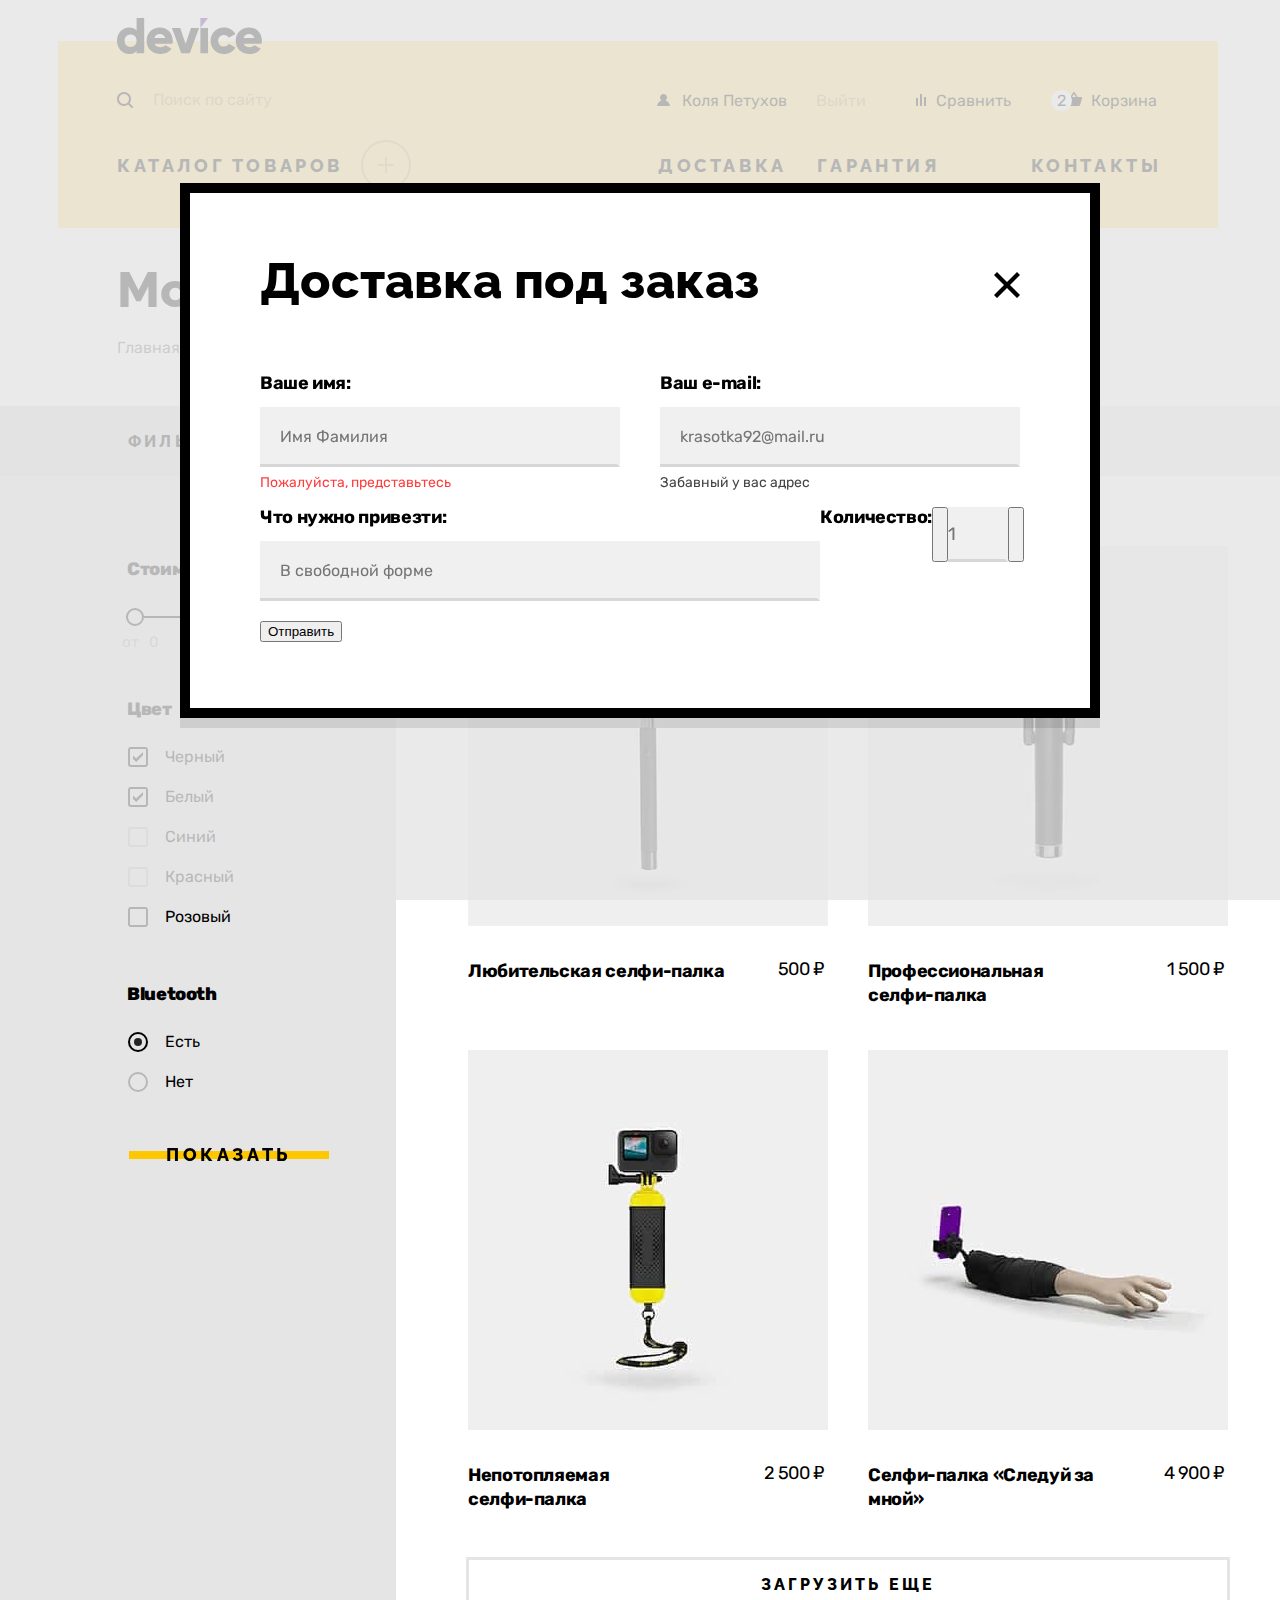
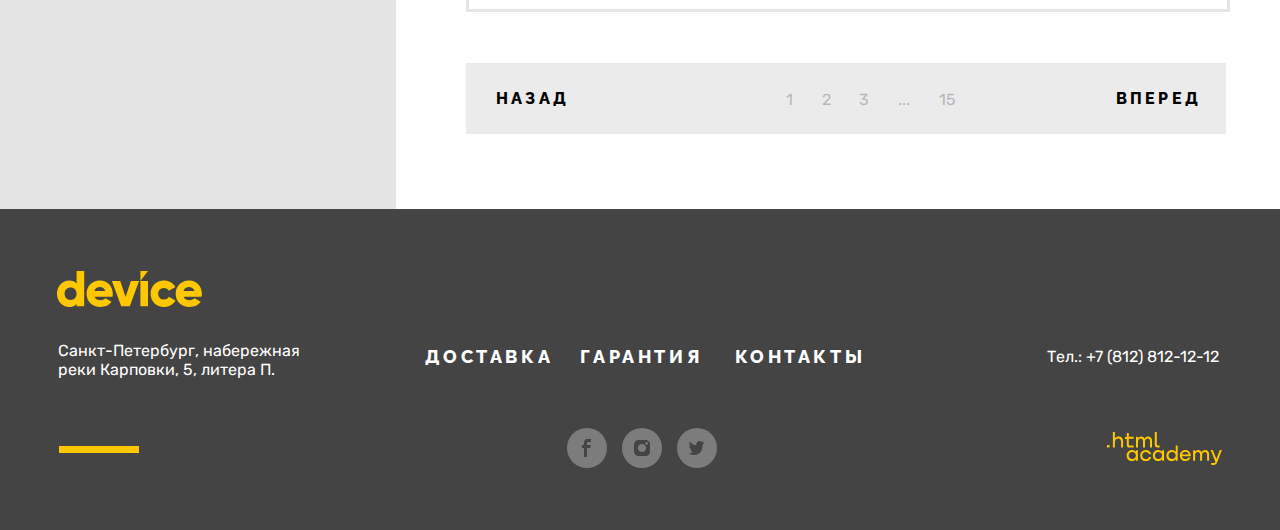
==== commit 34345b8d: "123" ====
--- a/catalog.html
+++ b/catalog.html
@@ -10,7 +10,7 @@
 </head>
 
 <body>
-  <header class="main-header main-container">
+  <header class="main-header main-container main-catalog">
     <div class="header-catalog-container">
       <img class="header-logo" src="img/header-logo.svg" width="145" height="36" alt="Логотип интернет-магазина Device">
       <div class="header-inner">
@@ -53,6 +53,43 @@
               </svg>
               Корзина
             </a>
+            <ul class="popover popover-cart">
+              <li class="popover-content">
+                <a class="popover-link" href="#">
+                  <img class="popover-img" src="img/popover/product-1-small.jpg" alt="Иконка селфи-палки" width="41"
+                    height="43">
+                  <p class="popover-text">
+                    Любительская<br>
+                    селфи-палка
+                  </p>
+                </a>
+                <button class="close-content-btn">
+                  <span class="visually-hidden">Удалить из корзины</span>
+                </button>
+              </li>
+              <li class="popover-content">
+                <a class="popover-link" href="#">
+                  <img class="popover-img" src="img/popover/product-2-small.jpg" alt="Иконка селфи-палки" width="41"
+                    height="43">
+                  <p class="popover-text">
+                    Профессиональная<br>
+                    селфи-палка
+                  </p>
+                </a>
+                <button class="close-content-btn">
+                  <span class="visually-hidden">Удалить из корзины</span>
+                </button>
+              </li>
+              <li class="popover-products">
+                <p class="popover-products-text">Товаров: 2</p>
+                <p class="popover-products-text">Сумма: 2000 ₽</p>
+              </li>
+              <li class="popover-btn-inner">
+                <button class="popover-btn">
+                  Открыть корзину
+                </button>
+              </li>
+            </ul>
           </li>
         </ul>
       </div>
@@ -127,28 +164,39 @@
           </li>
         </ol>
       </header>
-      <section class="catalog-products">
-        <span class="catalog-span span">фильтр:</span>
+    </div>
+    <section class="catalog-products">
+      <div class="catalog-products-inner">
+        <div class="catalog-span-inner">
+          <span class="catalog-span span">фильтр:</span>
+        </div>
         <div class="catalog-filter-inner">
           <form class="catalog-filter" action="https://echo.htmlacademy.ru/" method="get">
             <fieldset class="catalog-filter-group">
               <legend class="catalog-filter-title">
                 Стоимость
               </legend>
-              <button class="range-toggle toggle-min" type="button">
-                <span class="visually-hidden">Изменить минимальную цену.</span>
-              </button>
-              <button class="range-toggle toggle-max" type="button">
-                <span class="visually-hidden">Изменить максимальную цену.</span>
-              </button>
-              <label class="catalog-filter-label">
-                от <input class="catalog-filter-input" type="number" name="min-price"> ₽
-              </label>
-              <label class="catalog-filter-label">
-                до <input class="catalog-filter-input" type="number" name="max-price"> ₽
-              </label>
-            </fieldset>
-            <fieldset class="catalog-filter-group">
+              <div class="range">
+                <div class="range-scale">
+                  <div class="range-bar" style="left: 0px; width: 119px">
+                    <button class="range-toggle toggle-min">
+                      <span class="visually-hidden">Изменить минимальную цену.</span>
+                    </button>
+                    <button class="range-toggle toggle-max">
+                      <span class="visually-hidden">Изменить максимальную цену.</span>
+                    </button>
+                  </div>
+                </div>
+                <div class="range-wrapper-inputs">
+                  <label class="catalog-filter-label">
+                    <span class="catalog-filter-span">от</span> <input class="range-input" type="number" value="0"
+                      name="min-price">
+                  </label>
+                  <label class="catalog-filter-label">
+                    до <input class="range-input" type="number" value="5000" name="max-price" style="width: 37px">
+                  </label>
+                </div>
+              </div>
               <legend class="catalog-filter-title">
                 Цвет
               </legend>
@@ -156,13 +204,21 @@
                 <li class="catalog-filter-item">
                   <label class="control">
                     <input class="visually-hidden control-input" type="checkbox" name="black" checked>
-                    <span class="control-mark"></span>
+                    <span class="control-mark">
+                      <svg width="10" height="10" viewBox="0 0 10 10" fill="none" xmlns="http://www.w3.org/2000/svg">
+                        <path d="M10 0L3.1 6.6L0 3.6V6.9L3.2 10L10 3.3V0Z" fill="black" />
+                      </svg>
+                    </span>
                     <span class="control-label">Черный</span>
                   </label>
                 <li class="catalog-filter-item">
                   <label class="control">
                     <input class="visually-hidden control-input" type="checkbox" name="white" checked>
-                    <span class="control-mark"></span>
+                    <span class="control-mark">
+                      <svg width="10" height="10" viewBox="0 0 10 10" fill="none" xmlns="http://www.w3.org/2000/svg">
+                        <path d="M10 0L3.1 6.6L0 3.6V6.9L3.2 10L10 3.3V0Z" fill="black" />
+                      </svg>
+                    </span>
                     <span class="control-label">Белый</span>
                   </label>
                 </li>
@@ -194,7 +250,7 @@
               <legend class="catalog-filter-title">
                 Bluetooth
               </legend>
-              <ul class="catalog-filter-list">
+              <ul class="catalog-filter-list catalog-filter-list-radio">
                 <li class="catalog-filter-item">
                   <label class="control">
                     <input class="visually-hidden control-input" type="radio" name="bluetooth" value="true" checked>
@@ -214,120 +270,120 @@
             <button class="catalog-filter-btn button" type="submit">Показать</button>
           </form>
         </div>
-        <div class="catalog-right-column">
-          <form class="sorting-type">
-            <label class="sorting-span span" for="sorting">сортировка:</label>
-            <select class="select-control" name="sorting" id="sorting">
-              <option value="popular">Сначала популярное</option>
-              <option value="cheap">Сначала дешёвое</option>
-              <option value="expensive">Сначала дорогое</option>
-            </select>
-            <button class="visually-hidden" type="submit">Отсортировать продукты</button>
-          </form>
-          <a href="#" class="button">
-            <span class="visually-hidden">По меньшинству</span>
+      </div>
+      <div class="catalog-right-column">
+        <form class="sorting-type">
+          <label class="sorting-span span" for="sorting">сортировка:</label>
+          <select class="select-control" name="sorting" id="sorting">
+            <option value="popular">Сначала популярные</option>
+            <option value="cheap">Сначала дешёвое</option>
+            <option value="expensive">Сначала дорогое</option>
+          </select>
+          <button class="visually-hidden" type="submit">Отсортировать продукты</button>
+        </form>
+        <a href="#" class="button">
+          <span class="visually-hidden">По меньшинству</span>
+        </a>
+        <a href="#" class="button button-light">
+          <span class="visually-hidden">По большинству</span>
+        </a>
+
+        <ul class="product-card-list">
+          <li class="product-card-item">
+            <a class="product-card-link" href="#">
+              <div class="product-card-image">
+                <img src="img/catalog/product-1.jpg" width="360" height="380" alt="Любительская селфи-палка">
+              </div>
+              <h3 class="product-card-title">
+                Любительская селфи-палка
+              </h3>
+              <b class="product-card-price">
+                500 ₽
+              </b>
+              <div class="card-info-inner">
+                <button class="product-card-info" href="">Подробнее</button>
+              </div>
+            </a>
+          </li>
+          <li class="product-card-item">
+            <a class="product-card-link" href="#">
+              <div class="product-card-image">
+                <img src="img/catalog/product-2.jpg" width="360" height="380" alt="Любительская селфи-палка">
+              </div>
+              <h3 class="product-card-title">
+                Профессиональная<br>селфи-палка
+              </h3>
+              <b class="product-card-price">
+                1 500 ₽
+              </b>
+              <div class="card-info-inner">
+                <button class="product-card-info" href="">Подробнее</button>
+              </div>
+            </a>
+          </li>
+          <li class="product-card-item">
+            <a class="product-card-link" href="#">
+              <div class="product-card-image">
+                <img src="img/catalog/product-3.jpg" width="360" height="380" alt="Любительская селфи-палка">
+              </div>
+              <h3 class="product-card-title">
+                Непотопляемая<br>
+                селфи-палка
+              </h3>
+              <b class="product-card-price">
+                2 500 ₽
+              </b>
+              <div class="card-info-inner">
+                <button class="product-card-info" href="">Подробнее</button>
+              </div>
+            </a>
+          </li>
+          <li class="product-card-item">
+            <a class="product-card-link" href="#">
+              <div class="product-card-image">
+                <img src="img/catalog/product-4.jpg" width="360" height="380" alt="Любительская селфи-палка">
+              </div>
+              <h3 class="product-card-title">
+                Селфи-палка «Следуй за мной»
+              </h3>
+              <b class="product-card-price">
+                4 900 ₽
+              </b>
+              <div class="card-info-inner">
+                <button class="product-card-info" href="">Подробнее</button>
+              </div>
+            </a>
+          </li>
+        </ul>
+
+        <button class="button pagination-show-more">Загрузить еще</button>
+        <div class="pagination-inner">
+          <a class="pagination-link pagination-prev pagination-disabled" href="">
+            <span class="prev">Назад</span>
           </a>
-          <a href="#" class="button button-light">
-            <span class="visually-hidden">По большинству</span>
-          </a>
-
-          <ul class="product-card-list">
-            <li class="product-card-item">
-              <a class="product-card-link" href="#">
-                <div class="product-card-image">
-                  <img src="img/catalog/product-1.jpg" width="360" height="380" alt="Любительская селфи-палка">
-                </div>
-                <h3 class="product-card-title">
-                  Любительская селфи-палка
-                </h3>
-                <b class="product-card-price">
-                  500 ₽
-                </b>
-                <div class="card-info-inner">
-                  <button class="product-card-info" href="">Подробнее</button>
-                </div>
-              </a>
+          <ul class="pagination">
+            <li class="pagination-item">
+              <a class="pagination-link-number pagination-current">1</a>
             </li>
-            <li class="product-card-item">
-              <a class="product-card-link" href="#">
-                <div class="product-card-image">
-                  <img src="img/catalog/product-2.jpg" width="360" height="380" alt="Любительская селфи-палка">
-                </div>
-                <h3 class="product-card-title">
-                  Профессиональная селфи-палка
-                </h3>
-                <b class="product-card-price">
-                  1 500 ₽
-                </b>
-                <div class="card-info-inner">
-                  <button class="product-card-info" href="">Подробнее</button>
-                </div>
-              </a>
+            <li class="pagination-item">
+              <a class="pagination-link-number" href="#">2</a>
             </li>
-            <li class="product-card-item">
-              <a class="product-card-link" href="#">
-                <div class="product-card-image">
-                  <img src="img/catalog/product-3.jpg" width="360" height="380" alt="Любительская селфи-палка">
-                </div>
-                <h3 class="product-card-title">
-                  Непотопляемая
-                  селфи-палка
-                </h3>
-                <b class="product-card-price">
-                  2 500 ₽
-                </b>
-                <div class="card-info-inner">
-                  <button class="product-card-info" href="">Подробнее</button>
-                </div>
-              </a>
+            <li class="pagination-item">
+              <a class="pagination-link-number" href="#">3</a>
             </li>
-            <li class="product-card-item">
-              <a class="product-card-link" href="#">
-                <div class="product-card-image">
-                  <img src="img/catalog/product-4.jpg" width="360" height="380" alt="Любительская селфи-палка">
-                </div>
-                <h3 class="product-card-title">
-                  Селфи-палка «Следуй за мной»
-                </h3>
-                <b class="product-card-price">
-                  4 900 ₽
-                </b>
-                <div class="card-info-inner">
-                  <button class="product-card-info" href="">Подробнее</button>
-                </div>
-              </a>
+            <li class="pagination-item">
+              <span class="pagination-triple-point">...</span>
+            </li>
+            <li class="pagination-item">
+              <a class="pagination-link-number pagination-link-number-last" href="#">15</a>
             </li>
           </ul>
-
-          <button class="button pagination-show-more">Загрузить еще</button>
-          <div class="pagination-inner">
-            <a class="pagination-link pagination-prev pagination-disabled" href="">
-              <span class="prev">Назад</span>
-            </a>
-            <ul class="pagination">
-              <li class="pagination-item">
-                <a class="pagination-link-number pagination-current">1</a>
-              </li>
-              <li class="pagination-item">
-                <a class="pagination-link-number" href="#">2</a>
-              </li>
-              <li class="pagination-item">
-                <a class="pagination-link-number" href="#">3</a>
-              </li>
-              <li class="pagination-item">
-                <span class="pagination-triple-point">...</span>
-              </li>
-              <li class="pagination-item">
-                <a class="pagination-link-number pagination-link-number-last" href="#">15</a>
-              </li>
-            </ul>
-            <a class="pagination-link pagination-next" href="">
-              <span class="prev">Вперед</span>
-            </a>
-          </div>
+          <a class="pagination-link pagination-next" href="">
+            <span class="prev">Вперед</span>
+          </a>
         </div>
-      </section>
-    </div>
+      </div>
+    </section>
   </main>
   <footer class="main-footer">
     <div class="footer-container">
@@ -406,6 +462,52 @@
       </section>
     </div>
   </footer>
+  <div class="modal-container">
+    <div class="modal modal-deliver">
+      <button class="modal-close-btn">
+        <span class="visually-hidden">Закрыть</span>
+      </button>
+      <section class="modal-content">
+        <h2 class="modal-title">
+          Доставка под заказ
+        </h2>
+        <form class="modal-form" action="https://echo.htmlacademy.ru/" method="post">
+          <div class="modal-group-inner">
+            <p class="field-group">
+              <label class="modal-form-title" for="full-name">Ваше имя:</label>
+              <input class="full-name-form-field field" type="text" id="full-name" name="full-name"
+                placeholder="Имя Фамилия">
+              <span class="full-name-invalid field-span">Пожалуйста, представьтесь</span>
+            </p>
+            <p class="field-group">
+              <label class="modal-form-title" for="email">Ваш e-mail:</label>
+              <input class="email-form-field field" type="email" id="email" name="email"
+                placeholder="krasotka92@mail.ru">
+              <span class="email-valid field-span">Забавный у вас адрес</span>
+            </p>
+          </div>
+          <div class="modal-group-inner">
+            <p class="field-group">
+              <label class="modal-form-title" for="more">Что нужно привезти:</label>
+              <input class="more-form-field field" type="text" id="more" name="email"
+                placeholder="В свободной форме">
+            </p>
+            <p class="field-group">
+            <div class="quantity-inner">
+              <label class="modal-form-title" for="quantity">Количество:</label>
+              <button class="modal-quantity-btn quantity-minus"></button>
+              <input class="quantity-form-field field" type="text" id="quantity" name="quantity" placeholder="1">
+              <button class="modal-quantity-btn quantity-plus"></button>
+            </div>
+            </p>
+          </div>
+          <button class="modal-btn" type="submit">
+            Отправить
+          </button>
+        </form>
+      </section>
+    </div>
+  </div>
 </body>
 
 </html>
--- a/css/style.css
+++ b/css/style.css
@@ -80,19 +80,24 @@
 }
 .main-container {
   flex-grow: 1;
-  margin-top: 40px;
+  margin-top: 39px;
 }
 .header-container {
   width: 1160px;
   margin: 0 auto;
   background-color: #FFE17F;
-  padding-bottom: 165px;
+  padding-bottom: 155px;
+}
+.main-catalog {
+  margin-bottom: 37px;
+  margin-top: 41px;
+  margin-left: -4px;
 }
 .header-catalog-container {
   width: 1160px;
+  padding-bottom: 42px;
   margin: 0 auto;
   background-color: #FFE17F;
-  padding-bottom: 55px;
 }
 .main-search {
   width: 516px;
@@ -136,10 +141,12 @@
   opacity: 0.3;
 }
 .header-search {
+  font-family: "Rubik", sans-serif;
+  font-size: 16px;
+  line-height: 19px;
   width: 356px;
   padding: 10px 0;
-  padding-left: 52px;
-  color: rgba(0, 0, 0, 0.3);
+  padding-left: 50px;
   background-image: url(../img/icons/search.svg);
   background-repeat: no-repeat;
   background-position: center left 14px;
@@ -147,6 +154,7 @@
   background-color: transparent;
   border: none;
   outline: none;
+  color: rgba(0, 0, 0, 0.3);
 }
 .header-search:hover {
   color: rgba(0, 0, 0, 0.6);
@@ -154,12 +162,13 @@
 .header-logo {
   position: relative;
   top: -23px;
-  left: 42.5px;
+  left: 59px;
 }
 .header-inner {
   display: flex;
-  margin-left: 30px;
-  margin-bottom: 30px;
+  margin-left: 45px;
+  margin-top: -6px;
+  margin-bottom: 25px;
 }
 .header-list {
   display: flex;
@@ -170,7 +179,7 @@
   margin: 0;
   padding: 0;
   margin-left: auto;
-  margin-right: 22px;
+  margin-right: 36px;
 }
 .header-list-link {
   border-radius: 20px;
@@ -181,7 +190,7 @@
   font-weight: 400;
 }
 .header-log-out {
-  padding-left: 4px;
+  padding-left: 0;
   color: rgba(0, 0, 0, 0.3);
 }
 .header-list-link:hover {
@@ -204,22 +213,22 @@
 }
 .header-list-item:first-child {
   margin-right: auto;
-}
-.header-list-compare {
-  margin-right: 30px;
+  margin-left: 22px;
+}
+.header-list-item:nth-of-type(2) {
+  margin-right: 15px;
 }
 .enter-svg {
-  margin-right: 5px;
-  margin-left: 10px;
+  margin-right: 8px;
+  margin-left: 7px;
 }
 .compare-svg {
-  margin-left: 10px;
-  margin-right: 7px;
+  margin-right: 6px;
 }
 .header-link-cart::before {
   content: '2';
   position: absolute;
-  left: 1px;
+  left: 0;
   top: 5px;
   width: 21px;
   height: 21px;
@@ -235,6 +244,146 @@
   margin-left: 5px;
   margin-right: 5px;
 }
+.popover {
+  position: absolute;
+  top: 38px;
+  right: -55px;
+  z-index: 1;
+  width: 320px;
+  background-color: #000;
+  min-height: 302px;
+  font-size: 16px;
+  line-height: 20px;
+  box-shadow: 0px 10px 0px rgba(0, 0, 0, 0.1);
+  color: #fff;
+  list-style-type: none;
+  margin: 0;
+  padding: 0;
+  display: none;
+}
+.popover-open {
+  display: block;
+}
+.popover::after {
+  content: '';
+  top: -5px;
+  right: 156px;
+  position: absolute;
+  width: 14px;
+  height: 6px;
+  background-image: url(../img/popover/popover-arrow.svg);
+  background-repeat: no-repeat;
+  background-position: center;
+}
+.popover-content {
+  position: relative;
+  padding: 20px;
+}
+.popover-content + .popover-content {
+  border-top: 1px solid rgba(255, 255, 255, 0.1);
+}
+.popover-link {
+  display: flex;
+  flex-grow: 1;
+  text-decoration: none;
+  color: #fff;
+}
+.popover-link:hover {
+  opacity: 0.6;
+}
+.popover-link:focus {
+  outline: none;
+  color: #AF4FFF;
+}
+.popover-link:focus .popover-img {
+  box-shadow: 0 0 0 5px #AF4FFF;
+}
+.popover-link:active {
+  opacity: 0.3;
+}
+.popover-text {
+  width: 180px;
+  margin-left: 23px;
+  margin-top: 2px;
+}
+.close-content-btn {
+  position: absolute;
+  right: 17px;
+  top: 23px;
+  width: 11px;
+  height: 11px;
+  border: none;
+  padding: 0;
+  background-color: transparent;
+  cursor: pointer;
+  padding: 9px;
+  border-radius: 50%;
+}
+.close-content-btn::after {
+  position: absolute;
+  content: '';
+  right: 2px;
+  left: 2px;
+  height: 1px;
+  background-color: #fff;
+  transform: rotate(45deg);
+}
+.close-content-btn::before {
+  position: absolute;
+  content: '';
+  right: 2px;
+  left: 2px;
+  height: 1px;
+  background-color: #fff;
+  transform: rotate(-45deg);
+}
+.close-content-btn:hover {
+  opacity: 0.6;
+}
+.close-content-btn:active {
+  opacity: 0.3;
+}
+.close-content-btn:focus {
+  outline: none;
+  box-shadow: 0 0 0 2px #AF4FFF;
+}
+.close-content-btn:active {
+  opacity: 0.3;
+}
+.popover-products {
+  display: flex;
+  padding: 13px 20px;
+  justify-content: space-between;
+  background-color: #1a1a1a;
+}
+.popover-btn-inner {
+  margin: 19px 20px;
+}
+.popover-btn {
+  width: 100%;
+  font-family: 'Raleway', sans-serif;
+  font-weight: 800;
+  font-size: 18px;
+  line-height: 21px;
+  text-align: center;
+  letter-spacing: 0.2em;
+  text-transform: uppercase;
+  color: #000;
+  border: none;
+  padding: 14px 15px;
+  background-color: #fff;
+  cursor: pointer;
+}
+.popover-btn:hover {
+  background-color: #FFE17F;
+}
+.popover-btn:focus {
+  outline: 5px solid #AF4FFF;
+}
+.popover-btn:active {
+  background-color: #FFE17F;
+  color: rgba(0, 0, 0, 0.3);
+}
 .navigation {
   display: flex;
   margin-left: 20px;
@@ -243,7 +392,7 @@
   list-style: none;
   margin: 0;
   padding: 0;
-  margin-left: 8px;
+  margin-left: 21px;
 }
 .navigation-catalog-link {
   position: relative;
@@ -273,8 +422,8 @@
 }
 .navigation-element {
   position: absolute;
-  right: -52px;
-  top: -3px;
+  right: -50px;
+  top: -4px;
   width: 50px;
   height: 50px;
   border-radius: 50%;
@@ -318,10 +467,13 @@
   padding: 0;
   width: 565px;
   margin-left: auto;
-  margin-right: 21px;
+  margin-right: 13px;
+}
+.navigation-item:nth-of-type(2) {
+  margin-left: -6px;
 }
 .navigation-item:last-child {
-  margin-left: auto;
+  margin-left: 55px;
 }
 .navigation-link {
   display: flex;
@@ -351,7 +503,7 @@
   opacity: 0.3;
 }
 .promo {
-  margin-bottom: 70px;
+  margin-bottom: 67px;
 }
 .promo-descr-text {
   position: relative;
@@ -364,8 +516,8 @@
   font-size: 180px;
   line-height: 30px;
   color: #fff;
-  right: 35px;
-  top: -45px;
+  right: 49px;
+  top: -40px;
 }
 .promo-gallery {
   display: flex;
@@ -379,6 +531,7 @@
   position: absolute;
   display: flex;
   justify-content: space-between;
+  margin-top: 3px;
 }
 .slider-button {
   width: 36px;
@@ -399,24 +552,30 @@
 .slider-button:active {
   opacity: 0.1;
 }
+.slider-prev {
+ margin-left: 10px;
+}
 .slider-prev svg {
   transform: rotate(180deg);
 }
+.slider-next {
+ margin-right: 12px;
+}
 .slider-image {
   display: block;
 }
 .promo-title {
-  margin-bottom: 25px;
+  margin-bottom: 29px;
 }
 .promo-text {
-  margin-bottom: 30px;
+  margin-bottom: 35px;
 }
 .promo-description {
   display: flex;
   justify-content: space-between;
 }
 .services {
-  margin-bottom: 140px;
+  margin-bottom: 173px;
 }
 .services-list {
   display: grid;
@@ -431,7 +590,7 @@
   position: relative;
   width: 160px;
   height: 160px;
-  margin-bottom: 35px;
+  margin-bottom: 32px;
   background-color: #FFE17F;
 }
 .services-item-img img {
@@ -466,34 +625,213 @@
 .services-link:active {
   color: rgba(0, 0, 0, 0.3);
 }
-.services-link:active
-.about-us-container {
-  display: flex;
-  width: 1160px;
-  margin: 0 auto;
-}
-.inner-header {
-  padding-top: 35px;
-}
 .catalog-title {
-  margin-bottom: 15px;
+  margin-bottom: 17px;
 }
 .catalog-products {
   display: flex;
 }
+.catalog-span-inner {
+  padding: 20px 0px 20px 128px;
+  width: 396px;
+  background-color: #dcdcdc;
+}
+.sorting-type {
+  background-color: #ebebeb;
+  padding: 22px 72px 21px;
+  display: flex;
+  align-items: center;
+}
+.catalog-span {
+  font-family: 'Raleway', sans-serif;
+  text-transform: uppercase;
+  font-weight: 800;
+  font-size: 16px;
+  line-height: 19px;
+  letter-spacing: 0.2em;
+  color: #000;
+}
+.sorting-span {
+  font-family: 'Raleway', sans-serif;
+  text-transform: uppercase;
+  font-weight: 800;
+  font-size: 16px;
+  line-height: 19px;
+  letter-spacing: 0.2em;
+  color: #000;
+  margin-right: 35px;
+}
+.select-control {
+  padding: 3px 40px 5px 15px;
+  font-family: 'Rubik', sans-serif;
+  font-size: 16px;
+  line-height: 19px;
+  border: none;
+  background-color: transparent;
+  padding-right: 25px;
+  appearance: none;
+  background-image: url(../img/arrow-down.png);
+  background-repeat: no-repeat;
+  background-position: center right;
+}
+.select-control:hover {
+  opacity: 0.6;
+}
+.select-control:focus {
+  outline: none;
+  box-shadow: 0 0 0 5px #AF4FFF;
+}
+.select-control:active {
+  opacity: 0.3;
+}
+.catalog-products-inner {
+  background-color: #e5e5e5;
+}
 .catalog-filter-inner {
-  background-color: #E5E5E5;
+  padding-top: 83px;
+}
+.catalog-filter {
+  margin-left: 125px;
 }
 .catalog-filter-group {
   width: 200px;
   margin: 0;
   padding: 0;
-}
-.catalog-filter-btn {
-  width: 200px;
-}
-.sortyng-type {
-  width: 386px;
+  border: none;
+}
+.range {
+  margin-bottom: 48px;
+}
+.range-scale {
+  position: relative;
+  height: 2px;
+  margin-bottom: 15px;
+  background-color: #dcdcdc;
+  margin-left: 1px;
+}
+
+.range-bar {
+  position: absolute;
+  height: 2px;
+  background-color: #000;
+}
+.range-toggle {
+  position: absolute;
+  width: 18px;
+  height: 18px;
+  border-radius: 50%;
+  border: 2px solid #000;
+  background-color: #e5e5e5;
+  cursor: pointer;
+}
+.range-toggle:focus {
+  outline: none;
+  border-color: #AF4FFF;
+}
+.range-toggle:active {
+  background-color: #000;
+}
+.toggle-min {
+  top: -8px;
+}
+.toggle-max {
+  top: -8px;
+  right: -10px;
+}
+.range-wrapper-inputs {
+  display: flex;
+  justify-content: center;
+}
+.catalog-filter-label {
+  display: flex;
+  margin-right: 5px;
+  font-family: 'Rubik', sans-serif;
+  color: rgba(0, 0, 0, 0.3);
+  font-size: 15px;
+  line-height: 18px;
+  font-weight: 400;
+  margin-right: 52px;
+  margin-left: -3px;
+}
+.range-input {
+  font-family: inherit;
+  width: 30px;
+  padding: 0 2px;
+  text-align: center;
+  background-color: transparent;
+  border: none;
+  appearance: textfield;
+  font-size: 15px;
+  line-height: 18px;
+  color: inherit;
+}
+.range-input::-webkit-outer-spin-button,
+.range-input::-webkit-inner-spin-button {
+  appearance: none;
+  margin: 0;
+}
+.control {
+  position: relative;
+  display: block;
+  padding-left: 37px;
+}
+.control-mark {
+  display: flex;
+  position: absolute;
+  left: 0;
+  top: 6px;
+  width: 20px;
+  height: 20px;
+  border-radius: 3px;
+  border: 2px solid rgba(0, 0, 0, 0.2);
+}
+.control-input[type="checkbox"]:checked + .control-mark {
+  border-color: #000;
+}
+.control-input[type="checkbox"]:checked + .control-mark svg {
+  display: block;
+}
+.control-input[type="checkbox"]:hover + .control-mark {
+  border-color: rgba(0, 0, 0, 0.5);
+}
+.control-input[type="checkbox"]:disabled + .control-mark {
+  opacity: 0.1;
+}
+.control-input[type="checkbox"]:focus + .control-mark {
+  border-color: #AF4FFF;
+}
+.control-input[type="checkbox"]:focus .control {
+  color: #AF4FFF;
+}
+.control-input[type="checkbox"]:focus + .control-mark path {
+  fill: #AF4FFF;
+}
+.control-input[type="checkbox"]:active + .control-mark {
+  border-color: rgba(0, 0, 0, 0.2);
+}
+.control-input[type="radio"] + .control-mark {
+  border-radius: 50%;
+}
+.control-input[type="radio"]:checked + .control-mark {
+  border-color: #000;
+}
+.control-input[type="radio"]:checked + .control-mark::before {
+  position: absolute;
+  top: 4px;
+  left: 4px;
+  width: 8px;
+  height: 8px;
+  background-color: #242424;
+  border-radius: 50%;
+  content: "";
+}
+.control-mark svg {
+  display: none;
+  align-self: center;
+  margin: 0 auto;
+}
+.inner-header {
+  margin-bottom: 44px;
 }
 .catalog-list {
   display: flex;
@@ -501,12 +839,11 @@
   list-style: none;
   margin: 0;
   padding: 0;
-  margin-left: -10px;
-  margin-bottom: 50px;
+  margin-left: -13px;
 }
 .catalog-list-item {
   position: relative;
-  padding-right: 10px;
+  padding-right: 9px;
 }
 .catalog-list-item::after {
   content: '';
@@ -547,12 +884,26 @@
   list-style: none;
   margin: 0;
   padding: 0;
+  margin-left: 3px;
+  margin-bottom: 53px;
+}
+.catalog-filter-list-radio {
+  margin-bottom: 44px;
+}
+.catalog-filter-item:not(.catalog-filter-item:last-of-type) {
+  margin-bottom: 10px;
 }
 .catalog-filter-title {
+  position: relative;
   font-weight: 800;
   line-height: 20px;
   letter-spacing: -0.02em;
   color: #000;
+  margin-bottom: 37px;
+}
+.catalog-filter-title:nth-of-type(2),
+.catalog-filter-title:last-of-type {
+  margin-bottom: 22px;
 }
 .control-label {
   font-size: 16px;
@@ -560,6 +911,7 @@
   color: #000;
 }
 .catalog-filter-btn {
+  position: relative;
   font-family: "Raleway", sans-serif;
   font-style: normal;
   font-weight: 800;
@@ -568,23 +920,43 @@
   text-align: center;
   letter-spacing: 0.2em;
   text-transform: uppercase;
+  border: none;
+  margin-left: 4px;
+  z-index: 1;
+  width: 200px;
+  background-color: transparent;
+}
+.catalog-filter-btn::after {
+  content: '';
+  position: absolute;
+  height: 8px;
+  right: 0;
+  left: 0;
+  top: 8px;
+  background-color: #FFC700;
+  z-index: -1;
 }
 .catalog-main .container {
-  padding-left: 60px;
+  padding-left: 57px;
+}
+.catalog-right-column {
+  flex-grow: 1
 }
 .product-card-list {
   display: grid;
   grid-template-columns: 360px 360px;
-  gap: 40px;
+  gap: 41px 40px;
   list-style: none;
   margin: 0;
   padding: 0;
+  padding-top: 70px;
+  padding-left: 72px;
+  margin-bottom: 44px;
 }
 .product-card-item {
   display: flex;
   flex-direction: column;
   width: 360px;
-  margin-bottom: 45px;
 }
 .product-card-image {
   width: 360px;
@@ -605,14 +977,13 @@
 .product-card-link {
   position: relative;
   display: grid;
-  grid-template-columns: 280px 14px 66px;
-  grid-template-rows: 380px 30px 50px;
+  grid-template-columns: 276px 14px 66px;
+  grid-template-rows: 383px 30px 50px;
   font-size: 18px;
   line-height: 24px;
   letter-spacing: -0.02em;
   color: #000;
   text-decoration: none;
-  margin-bottom: 30px;
 }
 .card-info-inner {
   display: none;
@@ -648,9 +1019,9 @@
   width: 180px;
   border: none;
   position: relative;
-  top: 0;
-  right: 0;
-  left: 0;
+  top: -2px;
+  right: -1px;
+  left: -1px;
   bottom: 0;
   font-family: "Raleway",sans-serif;
   font-weight: 800;
@@ -680,12 +1051,16 @@
   justify-content: space-between;
   background-color: #EBEBEB;
   margin-bottom: 75px;
+  margin-left: 70px;
 }
 .pagination {
-  display: flex;
+  width: 170px;
+  display: flex;
+  align-items: center;
+  justify-content: space-between;
   padding: 0;
   margin: 0;
-  padding: 27px 30px 24px 29px;
+  margin-left: 52px;
   list-style: none;
 }
 .pagination-show-more,
@@ -703,11 +1078,12 @@
 }
 .pagination-show-more {
   box-sizing: content-box;
-  width: 100%;
-  padding: 18px 0;
-  margin-bottom: 50px;
+  width: 758px;
+  padding: 15px 0;
+  margin-bottom: 51px;
   border: 3px solid #e5e5e5;
   background-color: #fff;
+  margin-left: 70px;
 }
 .pagination-show-more:focus {
   outline: none;
@@ -724,7 +1100,10 @@
   display: flex;
   align-items: center;
   border: 5px solid transparent;
-  padding: 25px;
+  padding: 21px 20px;
+}
+.pagination-prev {
+  padding: 21px 25px;
 }
 .pagination-link:focus {
   outline: none;
@@ -738,17 +1117,12 @@
 }
 .pagination-link-number,
 .pagination-triple-point {
-  display: flex;
   width: 25px;
   height: 25px;
-  align-items: center;
-  justify-content: center;
   font-size: 16px;
   line-height: 19px;
   text-align: center;
-  opacity: 0.3;
   text-decoration: none;
-  margin-right: 20px;
   color: #444;
   opacity: 0.3;
 }
@@ -768,7 +1142,7 @@
 .slider-descr-nav {
   display: flex;
   justify-content: space-between;
-  margin-bottom: 70px;
+  margin-bottom: 51px;
 }
 .promo-link {
   position: relative;
@@ -841,6 +1215,9 @@
 .slider-pagination-button-current {
   background-color: #000;
 }
+.promo-table {
+  margin-left: -3px;
+}
 .promo-table th {
   font-size: 36px;
   line-height: 30px;
@@ -850,8 +1227,8 @@
 }
 .promo-table td {
   font-size: 16px;
-  padding-right: 20px;
-  padding-top: 5px;
+  padding-right: 17px;
+  padding-top: 8px;
 }
 .services-item {
   background-color: #FFE17F;
@@ -862,11 +1239,11 @@
   letter-spacing: -0.02em;
 }
 .advantages {
-  margin-bottom: 100px;
+  margin-bottom: 87px;
   background-color: #F0F0F0;
 }
 .advantages-title {
-  margin-bottom: 35px;
+  margin-bottom: 33px;
 }
 .advantages-container {
   display: flex;
@@ -883,20 +1260,20 @@
 .advantages-list {
   position: relative;
   width: 280px;
-  margin-top: -22px;
+  margin-top: -18px;
 }
 .advantages-list::after {
   content: '';
   position: absolute;
   width: 7px;
-  top: -75px;
-  bottom: -75px;
-  right: 0;
+  top: -79px;
+  bottom: -69px;
+  right: -3px;
   background-color: #000;
 }
 .advantages-item {
   position: relative;
-  margin-bottom: 20px;
+  margin-bottom: 24px;
 }
 .advantages-item:last-child {
   margin-bottom: 0;
@@ -906,15 +1283,15 @@
 }
 .advantages-svg {
   position: absolute;
-  right: 0;
-  top: 16px;
+  right: -3px;
+  top: 14px;
 }
 .advantages-link {
   position: relative;
   display: block;
-  width: 160px;
-  padding: 10px 0;
-  font-size: 20px;
+  width: 162px;
+  padding: 9px 0;
+  font-size: 18px;
   line-height: 23px;
   text-align: center;
   letter-spacing: 0.2em;
@@ -944,8 +1321,8 @@
 }
 .advantages-description-list {
   width: 690px;
-  margin-left: 115px;
-  margin-top: -30px;
+  margin-left: 120px;
+  margin-top: -26px;
 }
 .advantages-description-item {
   position: relative;
@@ -960,7 +1337,6 @@
   position: relative;
   width: 1160px;
   margin: 0 auto;
-  margin-top: 90px;
   padding: 38.5px 0;
   font-family: "Raleway";
   font-weight: 800;
@@ -972,7 +1348,7 @@
   text-decoration: none;
   background-color: #F0F0F0;
   color: #000;
-  margin-bottom: 100px;
+  margin-bottom: 98px;
 }
 .advantages-special-link::before {
   position: absolute;
@@ -1026,12 +1402,12 @@
   display: flex;
   width: 1160px;
   margin: 0 auto;
-  padding-top: 45px;
-  justify-content: space-between;
+  padding-top: 50px;
+  margin-bottom: 72px;
 }
 .about-us {
   width: 500px;
-  margin-right: auto;
+  margin-right: 99px;
 }
 .contacts {
   width: 515px;
@@ -1039,7 +1415,7 @@
 .about-us-title,
 .contacts-title {
   width: 500px;
-  margin-bottom: 25px;
+  margin-bottom: 45px;
   position: relative;
 }
 .about-us-title::before,
@@ -1047,8 +1423,8 @@
   content: '';
   position: absolute;
   height: 7px;
-  top: -45px;
-  left: 0;
+  top: -50px;
+  left: -1px;
   right: 420px;
   background-color: #000;
 }
@@ -1057,13 +1433,13 @@
   margin-bottom: 30px;
 }
 .about-us-text-second {
-  margin-bottom: 70px;
+  margin-bottom: 75px;
 }
 .about-us-list {
   margin: 0;
   padding: 0;
   list-style: none;
-  margin-bottom: 65px;
+  margin-bottom: 57px;
 }
 .about-us-inner {
   margin-top: auto;
@@ -1108,11 +1484,11 @@
 }
 .about-us-item {
   position: relative;
-  padding-left: 35px;
+  padding-left: 34px;
   line-height: 20px;
-  font-weight: 800;
+  font-weight: 700;
   color: #000;
-  margin-bottom: 25px;
+  margin-bottom: 20px;
 }
 .about-us-item::before {
   content: '';
@@ -1126,7 +1502,7 @@
 }
 .contacts-subtitle,
 .contacts-working-time {
-  font-weight: 800;
+  font-weight: 700;
   font-size: 24px;
   line-height: 30px;
   color: #444;
@@ -1143,28 +1519,27 @@
   list-style: none;
   margin: 0;
   padding: 0;
-  margin-bottom: 68px;
+  margin-bottom: 52px;
 }
 .contacts-link {
-  font-size: 18px;
-  line-height: 21px;
-  text-align: center;
-  letter-spacing: 0.2em;
-  text-transform: uppercase;
-  margin-bottom: 87px;
+  width: 263px;
+}
+.about-us-link-left {
+  width: 260px;
+  padding: 15px 0px;
 }
 .destribution {
   background-color: #F0F0F0;
-  padding-bottom: 135px;
+  padding-bottom: 130px;
 }
 .destribution-container {
   display: flex;
   justify-content: space-between;
+  margin-bottom: 59px;
 }
 .destribution-title {
   width: 400px;
   padding-top: 75px;
-  margin-bottom: 40px;
 }
 .destribution-text {
   width: 560px;
@@ -1175,12 +1550,19 @@
   grid-template-columns: 600px 260px 300px;
 }
 .field {
+  font-family: "Rubik", sans-serif;
+  font-weight: 400;
   width: 100%;
-  border: 3px solid transparent;
+  border-left: none;
+  border-right: 3px solid transparent;
+  border-top: 3px solid transparent;
   border-bottom: 3px solid rgba(0, 0, 0, 0.1);
-  padding: 17px 0;
+  padding: 9.5px 0;
   background-color: #F0F0F0;
   outline: none;
+  font-size: 18px;
+  line-height: 30px;
+  color: rgb(68, 68, 68, 0.5);
 }
 .field-invalid {
   border-bottom: 3px solid #FF3D3D;
@@ -1207,7 +1589,6 @@
   letter-spacing: 0.2em;
   text-transform: uppercase;
   border: 3px solid rgba(0, 0, 0, 0.1);
-  margin-left: -3px;
 }
 .newsletter-button:focus {
   border: 3px solid #AF4FFF;
@@ -1227,30 +1608,32 @@
   color: #444444;
   text-align: end;
   margin-left: auto;
-  padding: 14px 0;
+  padding: 13px 0;
+  padding-right: 1px;
   background-image: url(../img/icons/green-check.svg);
   background-repeat: no-repeat;
   background-position: left center;
 }
 .main-footer {
   background-color: #444444;
+  padding-bottom: 44px;
 }
 .footer-left {
   position: relative;
-  padding-top: 60px;
-  padding-bottom: 75px;
+  padding-top: 62px;
 }
 .footer-left::after {
   content: '';
   position: absolute;
   width: 80px;
   height: 7px;
-  left: 0;
-  bottom: 65px;
+  left: -1px;
+  bottom: 33px;
   background-color: #FFC700;
 }
 .footer-logo {
-  margin-bottom: 35px;
+  margin-left: -3px;
+  margin-bottom: 25px;
 }
 .footer-container {
   width: 1160px;
@@ -1263,10 +1646,10 @@
   line-height: 19px;
   color: #fff;
   font-style: normal;
-  margin-bottom: 74px;
+  margin-left: -2px;
 }
 .footer-middle {
-  padding-top: 145px;
+  padding-top: 132px;
 }
 .footer-socials-list {
   width: 150px;
@@ -1274,7 +1657,7 @@
   justify-content: space-between;
   flex-wrap: wrap;
   list-style: none;
-  margin: 0 auto;
+  margin-left: 153px;
   padding: 0;
 }
 .footer-socials-link {
@@ -1312,10 +1695,17 @@
   margin: 0;
   padding: 0;
   display: flex;
-  justify-content: space-between;
   width: 510px;
   flex-wrap: wrap;
-  margin-bottom: 63px;
+  margin-bottom: 57px;
+  margin-left: -7px;
+}
+.footer-nav-item {
+  width: 148px;
+  margin-right: 7px;
+}
+.footer-nav-item:last-child {
+  margin-right: 0;
 }
 .footer-nav-link {
   position: relative;
@@ -1334,21 +1724,21 @@
 .footer-nav-link:hover {
   color: #FFC700;
 }
-.footer-nav-link:hover::after {
-  position: absolute;
+  /*.footer-nav-link:hover::after {
+ position: absolute;
   content: '';
   height: 2px;
   right: 21px;
   left: 19px;
   bottom: 3px;
   background-color: #FFC700;
-}
+} */
 .footer-nav-link:active {
   opacity: 0.3;
 }
 .footer-right {
-  padding-top: 150px;
-  margin-right: -10px;
+  padding-top: 134px;
+  margin-right: -14px;
 }
 .footer-right-text {
   display: block;
@@ -1359,7 +1749,7 @@
   line-height: 19px;
   color: #fff;
   text-align: right;
-  margin-bottom: 62px;
+  margin-bottom: 52px;
   border-radius: 25px;
 }
 .footer-right-text:focus {
@@ -1380,6 +1770,7 @@
   padding-left: 10px;
   border-radius: 10px;
   margin-left: auto;
+  margin-right: 2px;
 }
 .footer-right-link:focus {
   outline: none;
@@ -1391,3 +1782,103 @@
 .footer-right-link:active {
   opacity: 0.3;
 }
+.modal-container {
+  position: fixed;
+  top: 0;
+  left: 0;
+  display: flex;
+  height: 100%;
+  width: 100%;
+  background-color: rgba(229, 229, 229, 0.8);
+}
+.modal {
+  gap: 40px;
+  position: relative;
+  padding: 63px 70px;
+  margin: auto;
+  background-color: #fff;
+  width: 920px;
+  border: 10px solid #000;
+  box-shadow: 0px 10px 0px rgba(0, 0, 0, 0.1);
+}
+.modal-close-btn {
+  position: absolute;
+  padding: 0;
+  padding: 19px;
+  top: 73px;
+  right: 64px;
+  background-image: url(../img/icons/close.svg);
+  background-repeat: no-repeat;
+  background-position: center;
+  width: 26px;
+  height: 26px;
+  border: none;
+  background-color: transparent;
+  cursor: pointer;
+  border-radius: 50%;
+}
+.modal-close-btn:hover {
+  opacity: 0.6;
+}
+.modal-close-btn:focus {
+  outline: none;
+  box-shadow: 0 0 0 5px #AF4FFF;
+}
+.modal-close-btn:active {
+  opacity: 0.3;
+}
+.modal-group-inner {
+  display: flex;
+  justify-content: space-between;
+  align-items: flex-start;
+}
+.modal-group-inner:not(.modal-group-inner:last-child) {
+  margin-bottom: 14px;
+}
+.modal-group-inner .field-group {
+  display: flex;
+  flex-direction: column;
+}
+.modal-title {
+  font-family: 'Raleway', sans-serif;
+  font-weight: 800;
+  font-size: 50px;
+  line-height: 50px;
+  color: #000;
+  margin-bottom: 67px;
+}
+.modal-form-title {
+  font-weight: 700;
+  font-size: 18px;
+  line-height: 20px;
+  letter-spacing: -0.02em;
+  color: #000;
+  margin-bottom: 14px;
+}
+.full-name-form-field,
+.email-form-field {
+  width: 360px;
+  font-size: 16px;
+  line-height: 20px;
+  padding: 17px 20px;
+}
+.more-form-field {
+  width: 560px;
+  padding: 17px 20px;
+  font-size: 16px;
+  line-height: 20px;
+}
+.quantity-form-field {
+  width: 60px;
+}
+.field-span {
+  font-size: 14px;
+  line-height: 20px;
+  padding-top: 6px;
+}
+.full-name-invalid {
+  color: #FF3D3D;
+}
+.quantity-inner {
+  display: flex;
+}
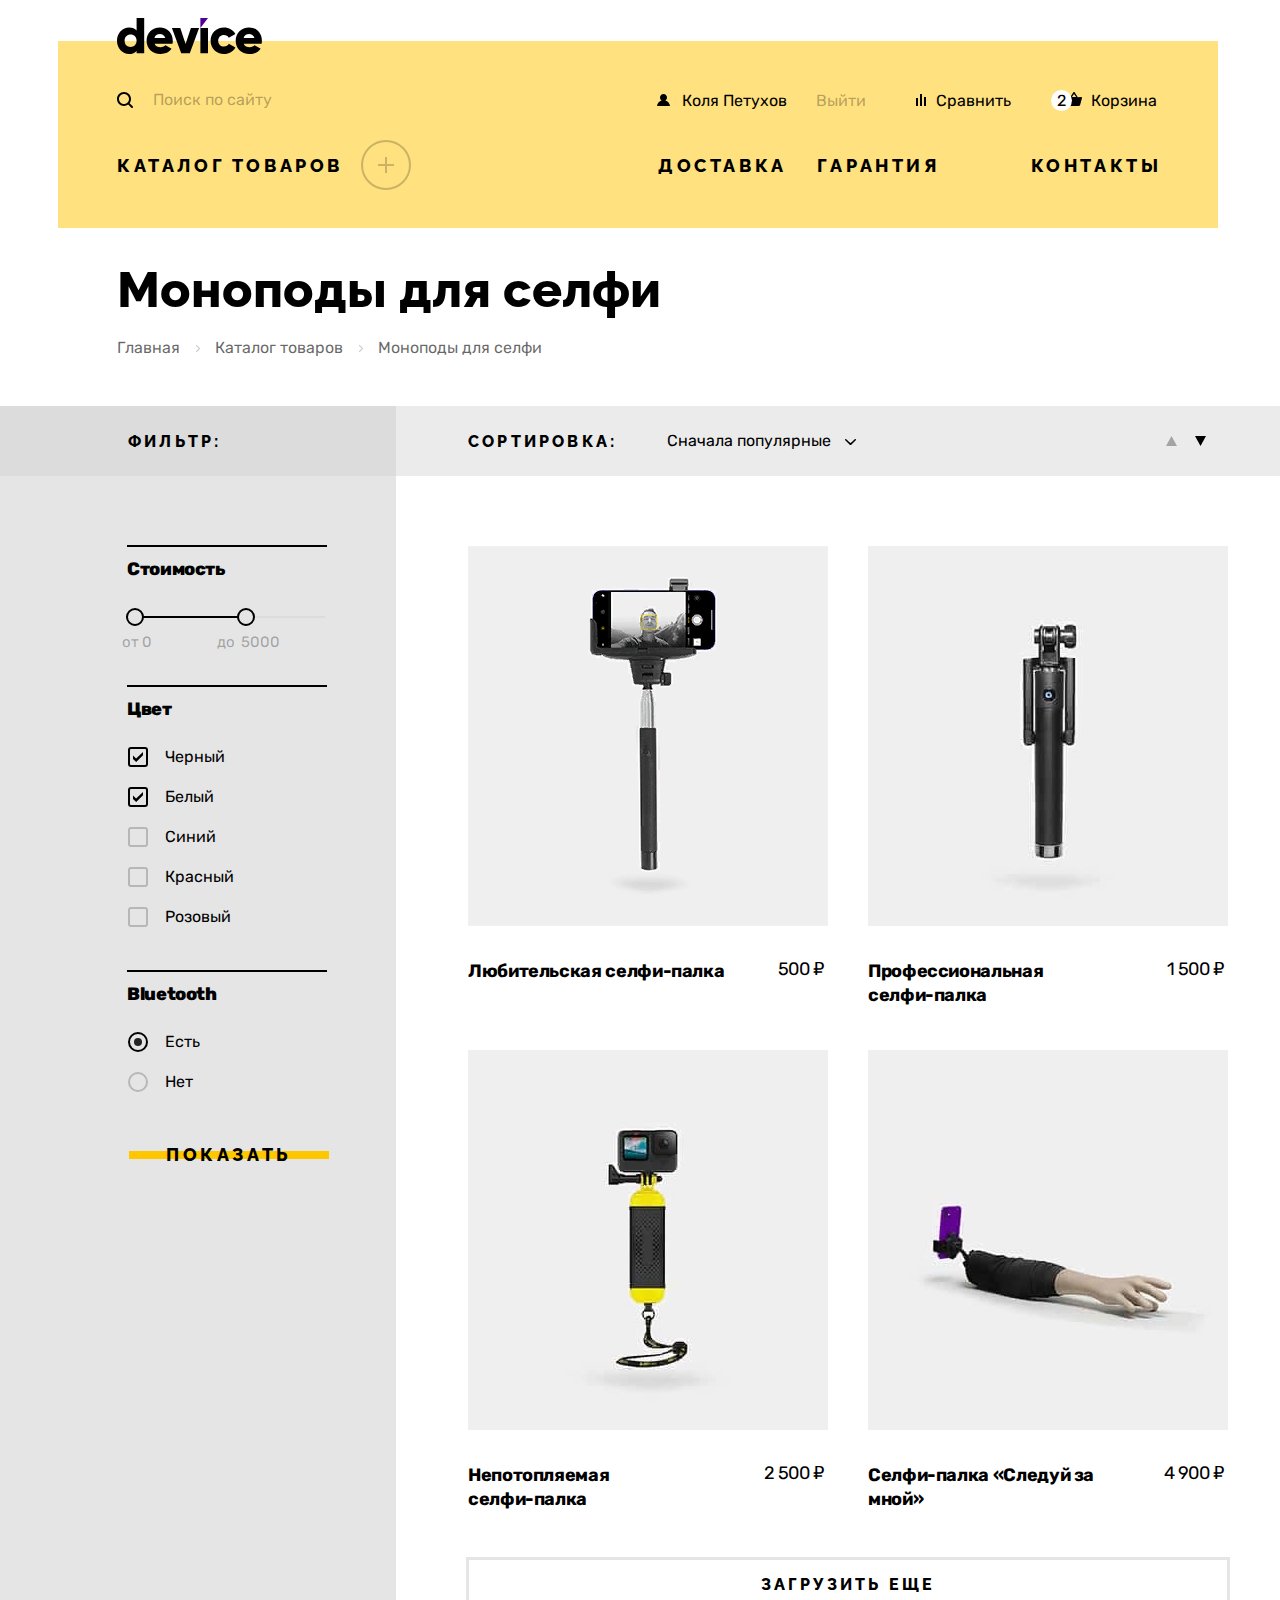
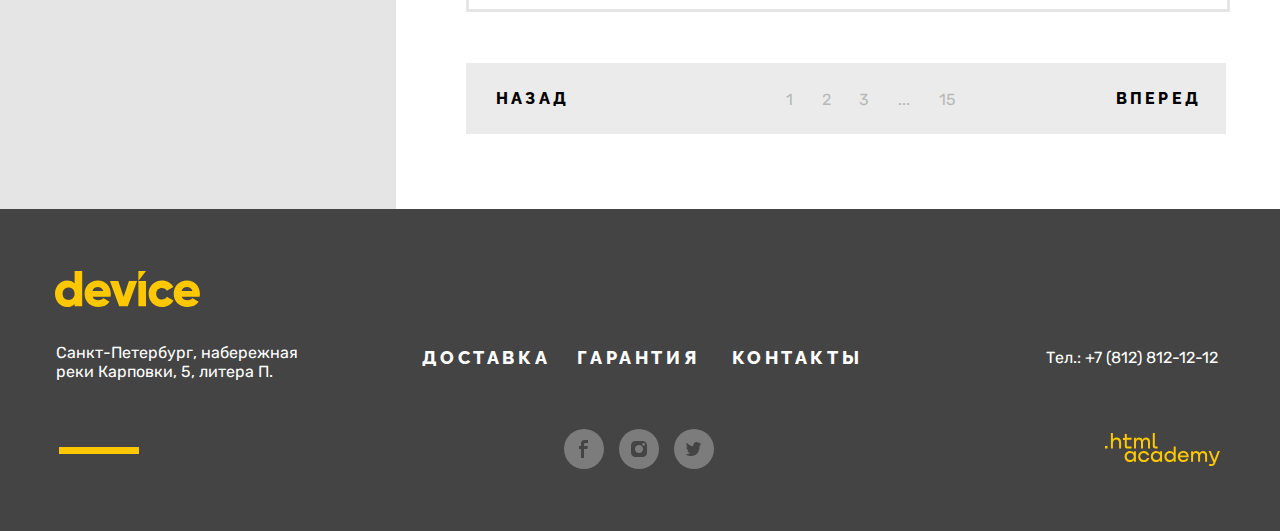
==== commit 07426665: "123" ====
--- a/catalog.html
+++ b/catalog.html
@@ -190,10 +190,10 @@
                 <div class="range-wrapper-inputs">
                   <label class="catalog-filter-label">
                     <span class="catalog-filter-span">от</span> <input class="range-input" type="number" value="0"
-                      name="min-price">
+                      name="min-price" style="width: 15px">
                   </label>
                   <label class="catalog-filter-label">
-                    до <input class="range-input" type="number" value="5000" name="max-price" style="width: 37px">
+                    до <input class="range-input" type="number" value="5000" name="max-price" style="width: 50px">
                   </label>
                 </div>
               </div>
@@ -281,13 +281,20 @@
           </select>
           <button class="visually-hidden" type="submit">Отсортировать продукты</button>
         </form>
-        <a href="#" class="button">
-          <span class="visually-hidden">По меньшинству</span>
-        </a>
-        <a href="#" class="button button-light">
-          <span class="visually-hidden">По большинству</span>
-        </a>
-
+        <div class="sort-buttons">
+          <a href="#" class="button">
+            <svg width="11" height="10" viewBox="0 0 11 10" fill="none" xmlns="http://www.w3.org/2000/svg">
+              <path d="M5.5 10L0 0H11" fill="black"/>
+              </svg>
+            <span class="visually-hidden">По меньшинству</span>
+          </a>
+          <a href="#" class="button button-light">
+            <svg width="11" height="10" viewBox="0 0 11 10" fill="none" xmlns="http://www.w3.org/2000/svg">
+              <path d="M5.5 10L0 0H11" fill="black"/>
+              </svg>
+            <span class="visually-hidden">По большинству</span>
+          </a>
+        </div>
         <ul class="product-card-list">
           <li class="product-card-item">
             <a class="product-card-link" href="#">
@@ -475,35 +482,48 @@
           <div class="modal-group-inner">
             <p class="field-group">
               <label class="modal-form-title" for="full-name">Ваше имя:</label>
-              <input class="full-name-form-field field" type="text" id="full-name" name="full-name"
+              <input class="full-name-form-field modal-field" type="text" id="full-name" name="full-name"
                 placeholder="Имя Фамилия">
               <span class="full-name-invalid field-span">Пожалуйста, представьтесь</span>
             </p>
             <p class="field-group">
               <label class="modal-form-title" for="email">Ваш e-mail:</label>
-              <input class="email-form-field field" type="email" id="email" name="email"
-                placeholder="krasotka92@mail.ru">
+              <input class="email-form-field modal-field" type="email" id="email" name="email"
+                value="krasotka92@mail.ru">
               <span class="email-valid field-span">Забавный у вас адрес</span>
             </p>
           </div>
           <div class="modal-group-inner">
             <p class="field-group">
               <label class="modal-form-title" for="more">Что нужно привезти:</label>
-              <input class="more-form-field field" type="text" id="more" name="email"
+              <input class="more-form-field modal-field" type="text" id="more" name="email"
                 placeholder="В свободной форме">
             </p>
-            <p class="field-group">
-            <div class="quantity-inner">
-              <label class="modal-form-title" for="quantity">Количество:</label>
-              <button class="modal-quantity-btn quantity-minus"></button>
-              <input class="quantity-form-field field" type="text" id="quantity" name="quantity" placeholder="1">
-              <button class="modal-quantity-btn quantity-plus"></button>
-            </div>
+            <p class="field-group field-quantity">
+              <label class="modal-form-title modal-form-quantity" for="quantity">Количество:</label>
+              <span class="quantity-span">i</span>
+              <button class="modal-quantity-btn quantity-minus" type="button">
+                <svg width="16" height="2" viewBox="0 0 16 2" fill="none" xmlns="http://www.w3.org/2000/svg">
+                  <path d="M16 0H0V2H16V0Z" fill="black" />
+                </svg>
+              </button>
+              <input class="quantity-form-field modal-field" type="text" id="quantity" name="quantity" placeholder="1">
+              <button class="modal-quantity-btn quantity-plus" type="button">
+                <svg width="16" height="16" viewBox="0 0 16 16" fill="none" xmlns="http://www.w3.org/2000/svg">
+                  <path d="M16 7H9V0H7V7H0V9H7V16H9V9H16V7Z" fill="black" />
+                </svg>
+              </button>
             </p>
           </div>
           <button class="modal-btn" type="submit">
             Отправить
           </button>
+          <div class="delivery-info">
+            <p class="delivery-info-text">
+              Постараемся найти, сколько нужно. Привезём сколько получится по требованиям
+              к провозу багажа.
+            </p>
+          </div>
         </form>
       </section>
     </div>
--- a/css/style.css
+++ b/css/style.css
@@ -642,6 +642,34 @@
   display: flex;
   align-items: center;
 }
+.sort-buttons {
+  position: absolute;
+  right: 74px;
+  top: 30px;
+  width: 40px;
+  display: flex;
+  justify-content: space-between;
+}
+.sort-buttons .button {
+  position: relative;
+  display: block;
+  width: 11px;
+  height: 10px;
+  transform: rotate(180deg);
+}
+.button svg {
+  position: absolute;
+}
+.button path {
+  fill: rgba(0, 0, 0, 0.3);
+}
+.button:last-child svg {
+  transform: rotate(180deg);
+  margin-right: -1px;
+}
+.button:last-child path {
+  fill: #000;
+}
 .catalog-span {
   font-family: 'Raleway', sans-serif;
   text-transform: uppercase;
@@ -740,17 +768,17 @@
 }
 .range-wrapper-inputs {
   display: flex;
-  justify-content: center;
 }
 .catalog-filter-label {
   display: flex;
-  margin-right: 5px;
   font-family: 'Rubik', sans-serif;
   color: rgba(0, 0, 0, 0.3);
   font-size: 15px;
   line-height: 18px;
   font-weight: 400;
-  margin-right: 52px;
+}
+.catalog-filter-label:first-child {
+  margin-right: 63px;
   margin-left: -3px;
 }
 .range-input {
@@ -888,18 +916,28 @@
   margin-bottom: 53px;
 }
 .catalog-filter-list-radio {
-  margin-bottom: 44px;
+  margin-bottom: 38px;
 }
 .catalog-filter-item:not(.catalog-filter-item:last-of-type) {
   margin-bottom: 10px;
 }
 .catalog-filter-title {
+  width: 200px;
   position: relative;
   font-weight: 800;
   line-height: 20px;
   letter-spacing: -0.02em;
   color: #000;
   margin-bottom: 37px;
+}
+.catalog-filter-title::after {
+  position: absolute;
+  content: '';
+  height: 2px;
+  background-color: #000;
+  right: -2px;
+  left: 2px;
+  top: -14px;
 }
 .catalog-filter-title:nth-of-type(2),
 .catalog-filter-title:last-of-type {
@@ -922,9 +960,10 @@
   text-transform: uppercase;
   border: none;
   margin-left: 4px;
-  z-index: 1;
+  z-index: 0;
   width: 200px;
   background-color: transparent;
+  padding: 10px 0;
 }
 .catalog-filter-btn::after {
   content: '';
@@ -932,14 +971,18 @@
   height: 8px;
   right: 0;
   left: 0;
-  top: 8px;
+  top: 17px;
   background-color: #FFC700;
   z-index: -1;
 }
+.catalog-filter-btn:hover {
+  background-color: #FFC700;
+}
 .catalog-main .container {
   padding-left: 57px;
 }
 .catalog-right-column {
+  position: relative;
   flex-grow: 1
 }
 .product-card-list {
@@ -1033,7 +1076,7 @@
   text-decoration: none;
   color: #000;
   background-color: transparent;
-  z-index: 1;
+  z-index: 0;
 }
 .product-card-info::before {
   content: '';
@@ -1155,7 +1198,7 @@
   text-decoration: none;
   align-self: center;
   padding: 15px 25px;
-  z-index: 1;
+  z-index: 0;
 }
 .promo-link::before {
   content: '';
@@ -1458,7 +1501,7 @@
   letter-spacing: 0.2em;
   text-transform: uppercase;
   padding: 15px 25px;
-  z-index: 1;
+  z-index: 0;
 }
 .about-us-link::before {
   content: '';
@@ -1632,8 +1675,8 @@
   background-color: #FFC700;
 }
 .footer-logo {
-  margin-left: -3px;
-  margin-bottom: 25px;
+  margin-left: -5px;
+  margin-bottom: 27px;
 }
 .footer-container {
   width: 1160px;
@@ -1646,10 +1689,10 @@
   line-height: 19px;
   color: #fff;
   font-style: normal;
-  margin-left: -2px;
+  margin-left: -4px;
 }
 .footer-middle {
-  padding-top: 132px;
+  padding-top: 133px;
 }
 .footer-socials-list {
   width: 150px;
@@ -1657,7 +1700,7 @@
   justify-content: space-between;
   flex-wrap: wrap;
   list-style: none;
-  margin-left: 153px;
+  margin-left: 150px;
   padding: 0;
 }
 .footer-socials-link {
@@ -1698,7 +1741,7 @@
   width: 510px;
   flex-wrap: wrap;
   margin-bottom: 57px;
-  margin-left: -7px;
+  margin-left: -10px;
 }
 .footer-nav-item {
   width: 148px;
@@ -1737,8 +1780,8 @@
   opacity: 0.3;
 }
 .footer-right {
-  padding-top: 134px;
-  margin-right: -14px;
+  padding-top: 135px;
+  margin-right: -13px;
 }
 .footer-right-text {
   display: block;
@@ -1770,7 +1813,7 @@
   padding-left: 10px;
   border-radius: 10px;
   margin-left: auto;
-  margin-right: 2px;
+  margin-right: 3px;
 }
 .footer-right-link:focus {
   outline: none;
@@ -1786,13 +1829,13 @@
   position: fixed;
   top: 0;
   left: 0;
-  display: flex;
+  display: none;
   height: 100%;
   width: 100%;
   background-color: rgba(229, 229, 229, 0.8);
 }
 .modal {
-  gap: 40px;
+  display: none;
   position: relative;
   padding: 63px 70px;
   margin: auto;
@@ -1800,6 +1843,12 @@
   width: 920px;
   border: 10px solid #000;
   box-shadow: 0px 10px 0px rgba(0, 0, 0, 0.1);
+}
+.modal-container-open {
+  display: flex;
+}
+.modal-open {
+  display: block;
 }
 .modal-close-btn {
   position: absolute;
@@ -1831,9 +1880,13 @@
   display: flex;
   justify-content: space-between;
   align-items: flex-start;
-}
-.modal-group-inner:not(.modal-group-inner:last-child) {
+
+}
+.modal-group-inner:nth-of-type(1) {
   margin-bottom: 14px;
+}
+.modal-group-inner:nth-of-type(2) {
+  margin-bottom: 44px;
 }
 .modal-group-inner .field-group {
   display: flex;
@@ -1855,21 +1908,48 @@
   color: #000;
   margin-bottom: 14px;
 }
-.full-name-form-field,
+.modal-field {
+  font-family: 'Rubik', sans-serif;
+  font-weight: 400;
+  font-size: 16px;
+  line-height: 20px;
+  padding: 20px;
+  border: none;
+  background-color: #ebebeb;
+  color: rgba(0, 0, 0, 0.6);
+  background-color: #F0F0F0;
+}
+.modal-field:hover {
+  background-color: #ebebeb;
+}
+.modal-field:focus {
+  outline: 5px solid #AF4FFF;
+}
+.modal-field:active {
+  box-shadow: 0 0 0 3px #000;
+}
+.modal-field:invalid {
+  box-shadow: 0 0 0 3px #FF3D3D;
+}
+.full-name-form-field {
+  width: 360px;
+  background-image: url(../img/icons/enter-opacity.svg);
+  background-repeat: no-repeat;
+  background-position: center right 20px;
+}
 .email-form-field {
   width: 360px;
-  font-size: 16px;
-  line-height: 20px;
-  padding: 17px 20px;
+  background-image: url(../img/icons/mail.svg);
+  background-repeat: no-repeat;
+  background-position: center right 20px;
 }
 .more-form-field {
   width: 560px;
-  padding: 17px 20px;
-  font-size: 16px;
-  line-height: 20px;
 }
 .quantity-form-field {
-  width: 60px;
+  width: 160px;
+  text-align: center;
+  color: #000;
 }
 .field-span {
   font-size: 14px;
@@ -1882,3 +1962,122 @@
 .quantity-inner {
   display: flex;
 }
+.modal-form-quantity {
+  position: relative;
+}
+.quantity-span {
+  display: flex;
+  justify-content: center;
+  align-items: center;
+  position: absolute;
+  content: '';
+  width: 26px;
+  height: 26px;
+  background-color: #FFE17F;
+  border-radius: 50%;
+  right: 14px;
+  top: -2px;
+  font-weight: 400;
+  cursor: pointer;
+}
+.quantity-span:hover .delivery-info {
+  background-color: #fff;
+  display: block;
+}
+.field-quantity {
+  position: relative;
+}
+.modal-quantity-btn {
+  display: flex;
+  justify-content: center;
+  align-items: center;
+  position: absolute;
+  border: none;
+  width: 32px;
+  height: 32px;
+  border-radius: 50%;
+  background-color: transparent;
+  cursor: pointer;
+}
+.modal-quantity-btn path {
+  fill: rgba(0, 0, 0, 0.3);
+}
+.quantity-plus {
+  top: 48px;
+  right: 12px;
+}
+.quantity-minus {
+  top: 48px;
+  left: 11px;
+}
+.modal-quantity-btn:hover path {
+  fill: rgba(0, 0, 0, 1);
+}
+.modal-quantity-btn:focus {
+  outline: 2px solid #AF4FFF;
+}
+.modal-quantity-btn:active path {
+  fill: rgba(0, 0, 0, 0.1);
+}
+.delivery-info {
+  display: none;
+  position: absolute;
+  right: 50px;
+  bottom: 47px;
+  width: 200px;
+  padding: 20px;
+  background-color: #000;
+  color: #fff;
+  box-shadow: 0px 10px 0px rgba(0, 0, 0, 0.1);
+}
+.delivery-info::after {
+  position: absolute;
+  content: '';
+  width: 14px;
+  height: 6px;
+  background-image: url(../img/popover/popover-arrow.svg);
+  background-repeat: no-repeat;
+  background-position: center;
+  top: -6px;
+  right: 40px;
+}
+.delivery-info-text {
+  font-size: 16px;
+  font-weight: 400;
+  line-height: 20px;
+}
+.modal-btn {
+  position: relative;
+  width: 200px;
+  border: none;
+  font-family: 'Raleway', sans-serif;
+  font-weight: 800;
+  font-size: 18px;
+  line-height: 21px;
+  text-align: center;
+  letter-spacing: 0.2em;
+  text-transform: uppercase;
+  color: #000;
+  background-color: transparent;
+  padding: 0;
+  padding: 10px 0;
+  cursor: pointer;
+  z-index: 0;
+  margin-left: 2px;
+}
+.modal-btn::after {
+  position: absolute;
+  content: '';
+  height: 8px;
+  right: 0;
+  left: 0;
+  top: 17px;
+  background-color: #FFC700;
+  z-index: -1;
+}
+.modal-btn:hover {
+  background-color: #FFC700;
+}
+.modal-btn:active {
+  color: rgba(0, 0, 0, 0.3);
+}
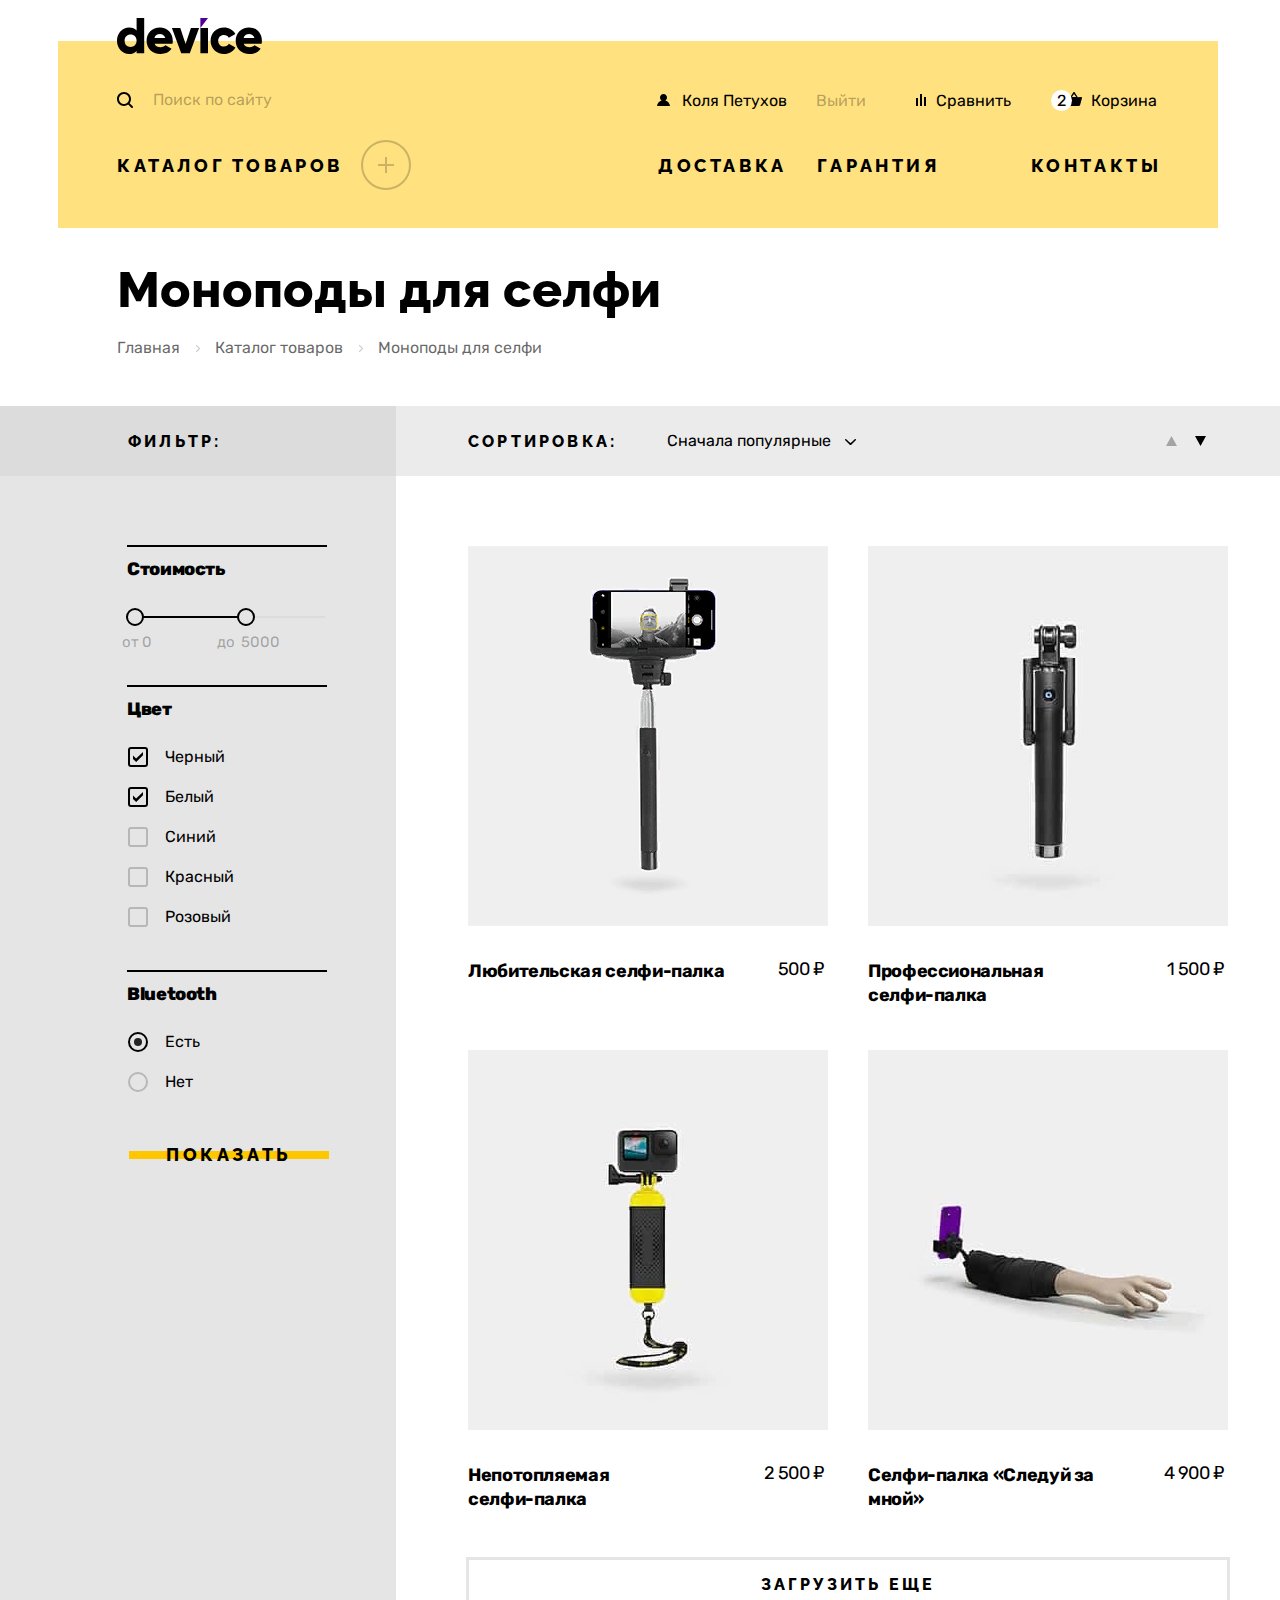
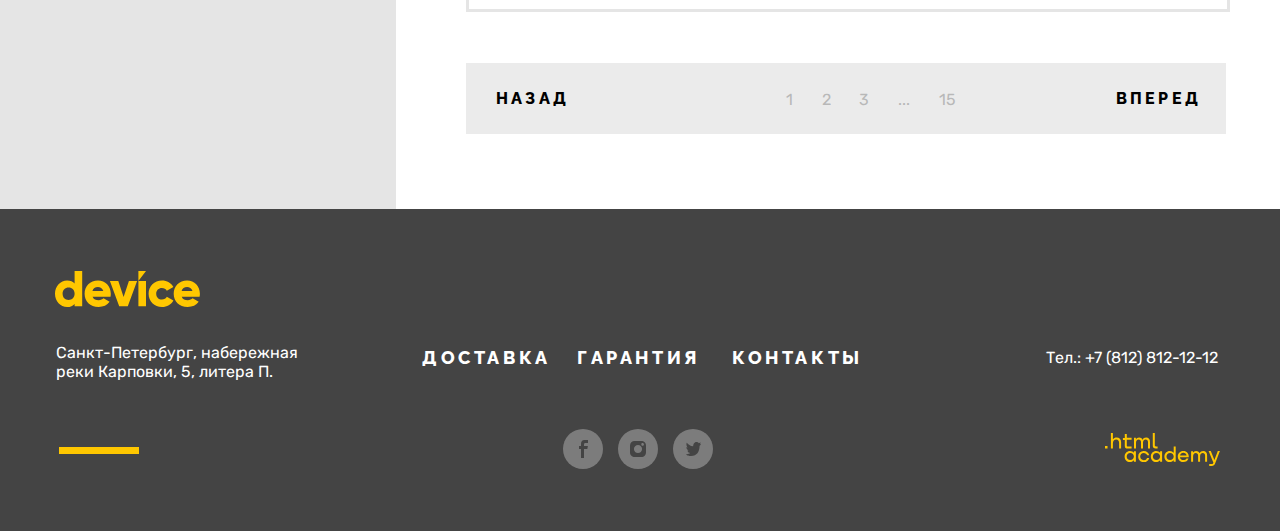
==== commit c372ef20: "123" ====
--- a/catalog.html
+++ b/catalog.html
@@ -32,7 +32,6 @@
             <a class="header-list-link header-log-out link" href="#">
               Выйти
             </a>
-          </li>
           </li>
           <li class="header-list-item">
             <a class="header-list-link header-list-compare link" href="#">
@@ -101,33 +100,33 @@
               <div class="navigation-element"></div>
             </a>
           </li>
-          <div class="navigation-catalog-inner navigation-catalog-show">
-            <ul class="navigation-sub navigation-sub-left">
-              <li class="navigation-sub-left">
-                <a href="#" class="navigation-sub-link">Виртуальная реальность</a>
-              </li>
-              <li class="navigation-sub-left">
-                <a href="#" class="navigation-sub-link">Моноподы для cелфи</a>
-              </li>
-              <li class="navigation-sub-left">
-                <a href="#" class="navigation-sub-link">Экшн-камеры</a>
-              </li>
-            </ul>
-            <ul class="navigation-sub navigation-sub-middle">
-              <li class="navigation-sub-middle">
-                <a href="#" class="navigation-sub-link">Фитнес-браслеты</a>
-              </li>
-              <li class="navigation-sub-middle">
-                <a href="#" class="navigation-sub-link">Умные часы</a>
-              </li>
-            </ul>
-            <ul class="navigation-sub navigation-sub-right">
-              <li class="navigation-sub-right">
-                <a href="#" class="navigation-sub-link">Квадрокоптеры</a>
-              </li>
-            </ul>
-          </div>
         </ul>
+        <div class="navigation-catalog-inner navigation-catalog-show">
+          <ul class="navigation-sub navigation-sub-left">
+            <li class="navigation-sub-item">
+              <a href="#" class="navigation-sub-link">Виртуальная реальность</a>
+            </li>
+            <li class="navigation-sub-item">
+              <a href="#" class="navigation-sub-link">Моноподы для cелфи</a>
+            </li>
+            <li class="navigation-sub-item">
+              <a href="#" class="navigation-sub-link">Экшн-камеры</a>
+            </li>
+          </ul>
+          <ul class="navigation-sub navigation-sub-middle">
+            <li class="navigation-sub-item">
+              <a href="#" class="navigation-sub-link">Фитнес-браслеты</a>
+            </li>
+            <li class="navigation-sub-item">
+              <a href="#" class="navigation-sub-link">Умные часы</a>
+            </li>
+          </ul>
+          <ul class="navigation-sub navigation-sub-right">
+            <li class="navigation-sub-item">
+              <a href="#" class="navigation-sub-link">Квадрокоптеры</a>
+            </li>
+          </ul>
+        </div>
         <ul class="navigation-list">
           <li class="navigation-item">
             <a class="navigation-link link" href="#">Доставка</a>
@@ -197,7 +196,9 @@
                   </label>
                 </div>
               </div>
-              <legend class="catalog-filter-title">
+            </fieldset>
+            <fieldset class="catalog-filter-group">
+              <legend class="catalog-filter-title catalog-filter-color">
                 Цвет
               </legend>
               <ul class="catalog-filter-list">
@@ -229,7 +230,6 @@
                     <span class="control-label">Синий</span>
                   </label>
                 </li>
-                </li>
                 <li class="catalog-filter-item">
                   <label class="control">
                     <input class="visually-hidden control-input" type="checkbox" name="red">
@@ -247,7 +247,7 @@
               </ul>
             </fieldset>
             <fieldset class="catalog-filter-group">
-              <legend class="catalog-filter-title">
+              <legend class="catalog-filter-title catalog-filter-bluetooth">
                 Bluetooth
               </legend>
               <ul class="catalog-filter-list catalog-filter-list-radio">
@@ -284,14 +284,14 @@
         <div class="sort-buttons">
           <a href="#" class="button">
             <svg width="11" height="10" viewBox="0 0 11 10" fill="none" xmlns="http://www.w3.org/2000/svg">
-              <path d="M5.5 10L0 0H11" fill="black"/>
-              </svg>
+              <path d="M5.5 10L0 0H11" fill="black" />
+            </svg>
             <span class="visually-hidden">По меньшинству</span>
           </a>
           <a href="#" class="button button-light">
             <svg width="11" height="10" viewBox="0 0 11 10" fill="none" xmlns="http://www.w3.org/2000/svg">
-              <path d="M5.5 10L0 0H11" fill="black"/>
-              </svg>
+              <path d="M5.5 10L0 0H11" fill="black" />
+            </svg>
             <span class="visually-hidden">По большинству</span>
           </a>
         </div>
@@ -308,7 +308,7 @@
                 500 ₽
               </b>
               <div class="card-info-inner">
-                <button class="product-card-info" href="">Подробнее</button>
+                <span class="product-card-info">Подробнее</span>
               </div>
             </a>
           </li>
@@ -324,7 +324,7 @@
                 1 500 ₽
               </b>
               <div class="card-info-inner">
-                <button class="product-card-info" href="">Подробнее</button>
+                <span class="product-card-info">Подробнее</span>
               </div>
             </a>
           </li>
@@ -341,7 +341,7 @@
                 2 500 ₽
               </b>
               <div class="card-info-inner">
-                <button class="product-card-info" href="">Подробнее</button>
+                <span class="product-card-info">Подробнее</span>
               </div>
             </a>
           </li>
@@ -357,7 +357,7 @@
                 4 900 ₽
               </b>
               <div class="card-info-inner">
-                <button class="product-card-info" href="">Подробнее</button>
+                <span class="product-card-info">Подробнее</span>
               </div>
             </a>
           </li>
--- a/css/style.css
+++ b/css/style.css
@@ -86,7 +86,7 @@
   width: 1160px;
   margin: 0 auto;
   background-color: #FFE17F;
-  padding-bottom: 155px;
+  padding-bottom: 118px;
 }
 .main-catalog {
   margin-bottom: 37px;
@@ -95,7 +95,7 @@
 }
 .header-catalog-container {
   width: 1160px;
-  padding-bottom: 42px;
+  padding-bottom: 4px;
   margin: 0 auto;
   background-color: #FFE17F;
 }
@@ -184,7 +184,7 @@
 .header-list-link {
   border-radius: 20px;
   padding: 10px 25px 10px 10px;
-  font-family: "Rubik";
+  font-family: "Rubik", sans-serif;
   font-size: 16px;
   line-height: 19px;
   font-weight: 400;
@@ -385,8 +385,10 @@
   color: rgba(0, 0, 0, 0.3);
 }
 .navigation {
+  position: relative;
   display: flex;
   margin-left: 20px;
+  margin-bottom: 38px;
 }
 .navigation-catalog-list {
   list-style: none;
@@ -396,7 +398,7 @@
 }
 .navigation-catalog-link {
   position: relative;
-  font-family: 'Raleway';
+  font-family: 'Raleway', sans-serif;
   font-weight: 800;
   font-size: 18px;
   line-height: 21px;
@@ -442,9 +444,18 @@
   opacity: 0;
 }
 .navigation-catalog-inner {
+  width: 1160px;
+  position: absolute;
+  left: -20px;
+  top: 79px;
   display: grid;
-  grid-template-columns: repeat(3, 200px);
-  gap: 30px;
+  grid-template-columns: 200px 163px 200px;
+  gap: 39px;
+  font-size: 16px;
+  line-height: 18px;
+  padding-left: 60px;
+  padding-bottom: 38px;
+  background-color: #FFE17F;
 }
 .navigation-catalog-show {
   display: none;
@@ -453,6 +464,10 @@
   list-style: none;
   margin: 0;
   padding: 0;
+  margin-bottom: 18px;
+}
+.navigation-sub-item:not(.navigation-sub-item:last-child) {
+  margin-bottom: 19px;
 }
 .navigation-sub-link {
   text-decoration: none;
@@ -503,15 +518,69 @@
   opacity: 0.3;
 }
 .promo {
-  margin-bottom: 67px;
+  margin-bottom: 66px;
 }
 .promo-descr-text {
   position: relative;
   width: 560px;
   margin-top: -28px;
 }
+.promo-gallery {
+  display: flex;
+  align-items: center;
+  width: 560px;
+  position: relative;
+  margin-top: -150px;
+}
+.promo-nav {
+  width: 560px;
+  position: absolute;
+  display: flex;
+  justify-content: space-between;
+  margin-top: 3px;
+}
+.slider-button {
+  width: 36px;
+  height: 76px;
+  padding: 0;
+  background-color: transparent;
+  border: none;
+  cursor: pointer;
+  border-radius: 5px;
+}
+.slider-button:hover {
+  opacity: 0.3;
+}
+.slider-button:focus {
+  outline: none;
+  box-shadow: 0 0 0 2px #af4fff;
+}
+.slider-button:active {
+  opacity: 0.1;
+}
+.slider-prev {
+ margin-left: 10px;
+}
+.slider-prev svg {
+  transform: rotate(180deg);
+}
+.slider-next {
+ margin-right: 12px;
+}
+.slider-image {
+  display: block;
+}
+.promo-text-inner {
+  position: absolute;
+}
+.promo-title {
+  z-index: 1;
+  margin-bottom: 29px;
+  position: relative;
+}
 .slider-number {
   position: absolute;
+  font-family: 'Rubik', sans-serif;
   font-weight: 800;
   font-size: 180px;
   line-height: 30px;
@@ -519,60 +588,15 @@
   right: 49px;
   top: -40px;
 }
-.promo-gallery {
-  display: flex;
-  align-items: center;
-  width: 560px;
-  position: relative;
-  margin-top: -150px;
-}
-.promo-nav {
-  width: 560px;
-  position: absolute;
-  display: flex;
-  justify-content: space-between;
-  margin-top: 3px;
-}
-.slider-button {
-  width: 36px;
-  height: 76px;
-  padding: 0;
-  background-color: transparent;
-  border: none;
-  cursor: pointer;
-  border-radius: 5px;
-}
-.slider-button:hover {
-  opacity: 0.3;
-}
-.slider-button:focus {
-  outline: none;
-  box-shadow: 0 0 0 2px #af4fff;
-}
-.slider-button:active {
-  opacity: 0.1;
-}
-.slider-prev {
- margin-left: 10px;
-}
-.slider-prev svg {
-  transform: rotate(180deg);
-}
-.slider-next {
- margin-right: 12px;
-}
-.slider-image {
-  display: block;
-}
-.promo-title {
-  margin-bottom: 29px;
-}
 .promo-text {
   margin-bottom: 35px;
 }
 .promo-description {
   display: flex;
   justify-content: space-between;
+}
+.promo-description:not(.promo-description:first-child) {
+  display: none;
 }
 .services {
   margin-bottom: 173px;
@@ -600,6 +624,9 @@
   right: 0;
   left: 0;
   margin: auto;
+}
+.services-item-img .services-dif-img {
+  top: 41px;
 }
 .services-item-img:hover {
   background-color: #FFC700;
@@ -928,7 +955,6 @@
   line-height: 20px;
   letter-spacing: -0.02em;
   color: #000;
-  margin-bottom: 37px;
 }
 .catalog-filter-title::after {
   position: absolute;
@@ -939,8 +965,11 @@
   left: 2px;
   top: -14px;
 }
-.catalog-filter-title:nth-of-type(2),
-.catalog-filter-title:last-of-type {
+.catalog-filter-title {
+  margin-bottom: 37px;
+}
+.catalog-filter-color,
+.catalog-filter-bluetooth {
   margin-bottom: 22px;
 }
 .control-label {
@@ -1032,7 +1061,7 @@
   display: none;
   position: absolute;
   top: 180px;
-  right: 88px;
+  right: 104px;
 }
 .product-card-link:hover .product-card-image {
   opacity: 0.5;
@@ -1082,8 +1111,8 @@
   content: '';
   position: absolute;
   top: 7px;
-  right: 0;
-  left: 0;
+  right: -14px;
+  left: -18px;
   height: 8px;
   background-color: #FFC700;
   z-index: -1;
@@ -1381,7 +1410,7 @@
   width: 1160px;
   margin: 0 auto;
   padding: 38.5px 0;
-  font-family: "Raleway";
+  font-family: "Raleway",sans-serif;
   font-weight: 800;
   font-size: 20px;
   line-height: 23px;
@@ -1624,7 +1653,7 @@
 .newsletter-button {
   width: 260px;
   height: 55.1px;
-  font-family: 'Raleway',serif;
+  font-family: 'Raleway', sans-serif;
   font-size: 18px;
   font-weight: 800;
   line-height: 21px;
@@ -1741,7 +1770,7 @@
   width: 510px;
   flex-wrap: wrap;
   margin-bottom: 57px;
-  margin-left: -10px;
+  margin-left: -9px;
 }
 .footer-nav-item {
   width: 148px;
@@ -1942,6 +1971,7 @@
   background-image: url(../img/icons/mail.svg);
   background-repeat: no-repeat;
   background-position: center right 20px;
+  color: #000;
 }
 .more-form-field {
   width: 560px;
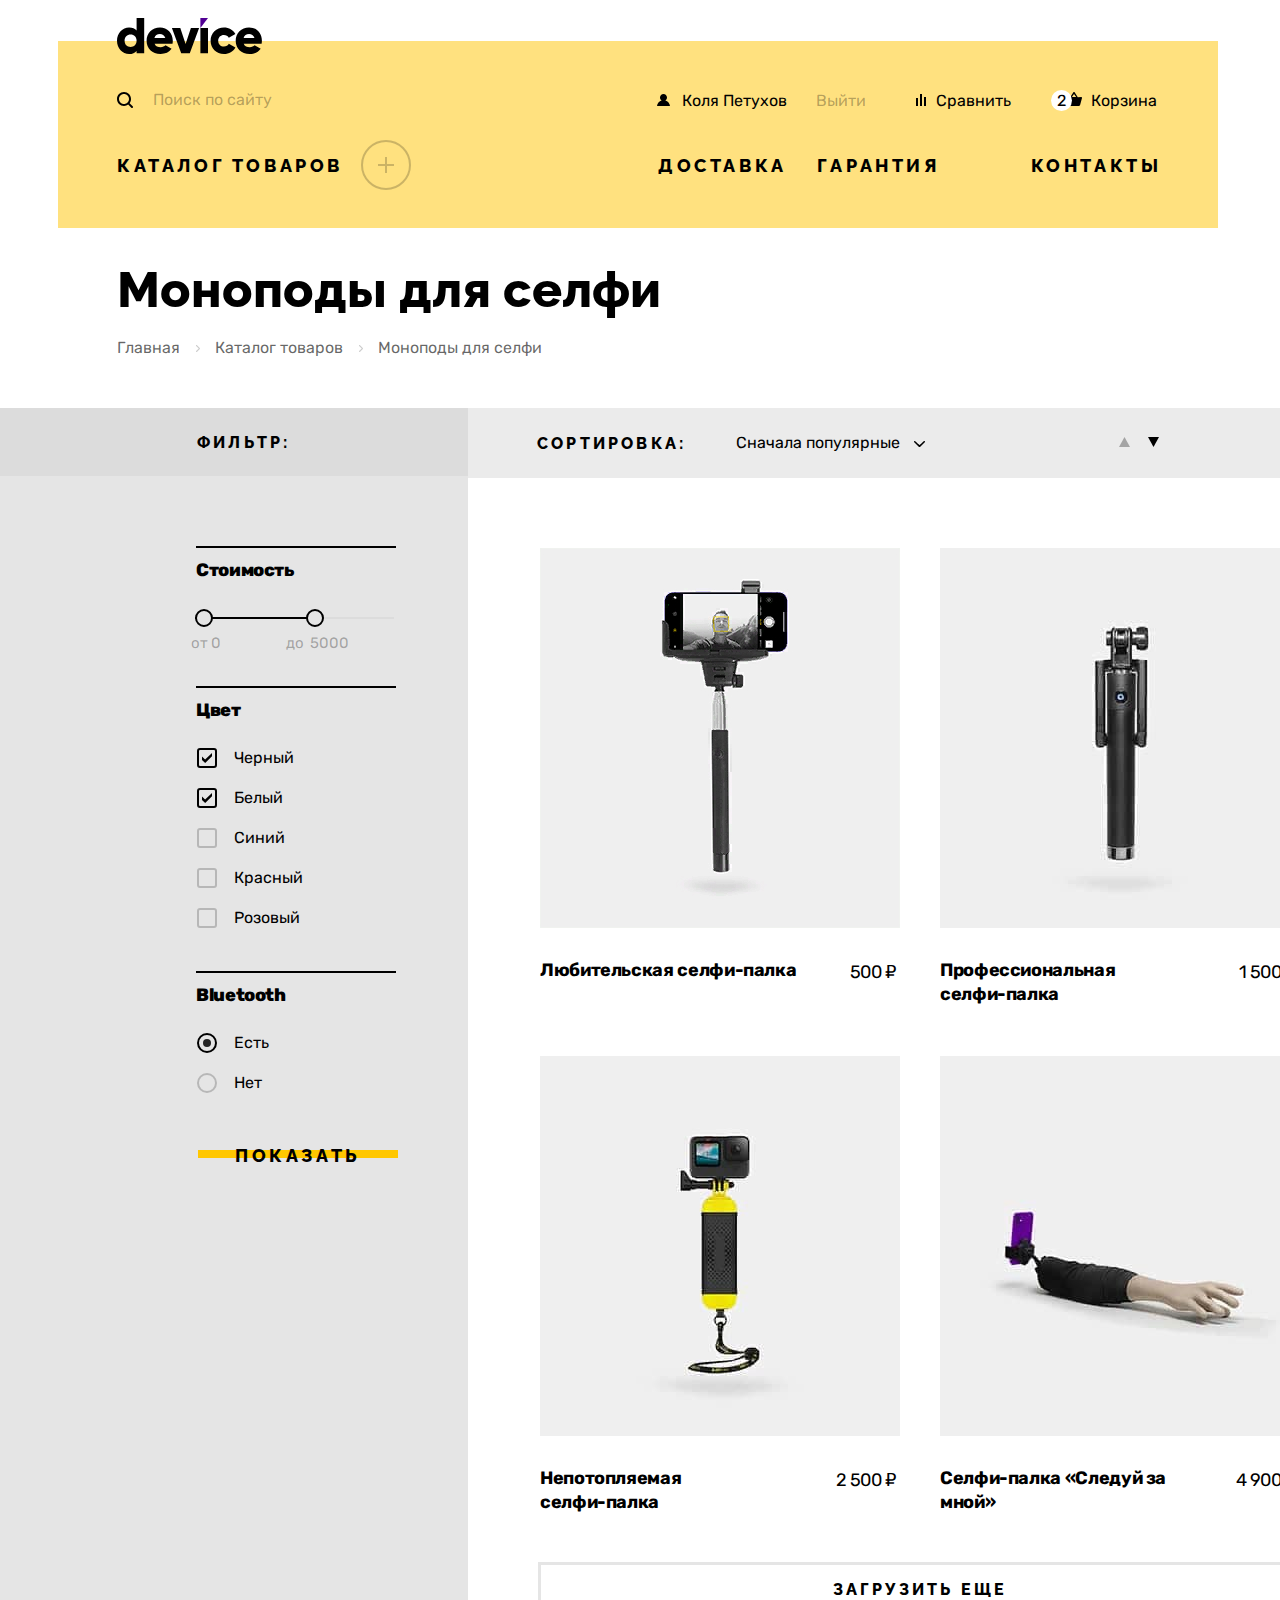
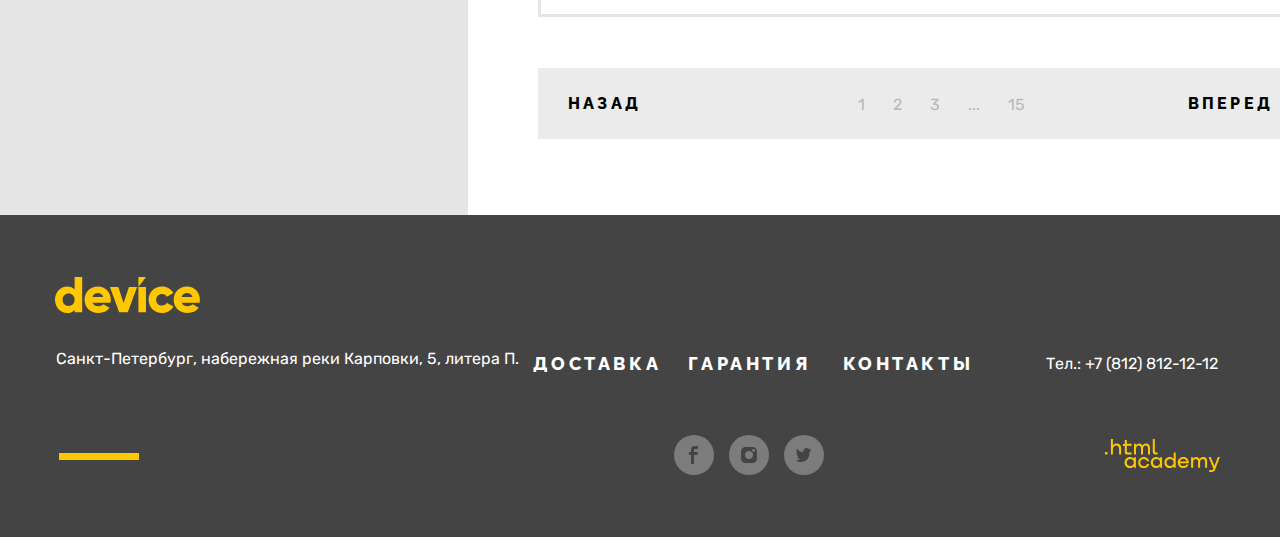
==== commit bb00c353: "123" ====
--- a/catalog.html
+++ b/catalog.html
@@ -301,12 +301,14 @@
               <div class="product-card-image">
                 <img src="img/catalog/product-1.jpg" width="360" height="380" alt="Любительская селфи-палка">
               </div>
-              <h3 class="product-card-title">
-                Любительская селфи-палка
-              </h3>
-              <b class="product-card-price">
-                500 ₽
-              </b>
+              <div class="product-card-inner">
+                <h3 class="product-card-title">
+                  Любительская селфи-палка
+                </h3>
+                <b class="product-card-price">
+                  500 ₽
+                </b>
+              </div>
               <div class="card-info-inner">
                 <span class="product-card-info">Подробнее</span>
               </div>
@@ -317,12 +319,14 @@
               <div class="product-card-image">
                 <img src="img/catalog/product-2.jpg" width="360" height="380" alt="Любительская селфи-палка">
               </div>
-              <h3 class="product-card-title">
-                Профессиональная<br>селфи-палка
-              </h3>
-              <b class="product-card-price">
-                1 500 ₽
-              </b>
+              <div class="product-card-inner">
+                <h3 class="product-card-title">
+                  Профессиональная<br>селфи-палка
+                </h3>
+                <b class="product-card-price">
+                  1 500 ₽
+                </b>
+              </div>
               <div class="card-info-inner">
                 <span class="product-card-info">Подробнее</span>
               </div>
@@ -333,13 +337,15 @@
               <div class="product-card-image">
                 <img src="img/catalog/product-3.jpg" width="360" height="380" alt="Любительская селфи-палка">
               </div>
-              <h3 class="product-card-title">
-                Непотопляемая<br>
-                селфи-палка
-              </h3>
-              <b class="product-card-price">
-                2 500 ₽
-              </b>
+              <div class="product-card-inner">
+                <h3 class="product-card-title">
+                  Непотопляемая<br>
+                  селфи-палка
+                </h3>
+                <b class="product-card-price">
+                  2 500 ₽
+                </b>
+              </div>
               <div class="card-info-inner">
                 <span class="product-card-info">Подробнее</span>
               </div>
@@ -350,12 +356,14 @@
               <div class="product-card-image">
                 <img src="img/catalog/product-4.jpg" width="360" height="380" alt="Любительская селфи-палка">
               </div>
-              <h3 class="product-card-title">
-                Селфи-палка «Следуй за мной»
-              </h3>
-              <b class="product-card-price">
-                4 900 ₽
-              </b>
+              <div class="product-card-inner">
+                <h3 class="product-card-title">
+                  Селфи-палка «Следуй за мной»
+                </h3>
+                <b class="product-card-price">
+                  4 900 ₽
+                </b>
+              </div>
               <div class="card-info-inner">
                 <span class="product-card-info">Подробнее</span>
               </div>
@@ -398,7 +406,7 @@
         <img class="footer-logo" src="img/footer-logo.svg" width="145" height="36"
           alt="Логотип интернет-магазина Device">
         <address class="footer-address">
-          Санкт-Петербург, набережная<br>реки Карповки, 5, литера П.
+          Санкт-Петербург, набережная реки Карповки, 5, литера П.
         </address>
       </section>
       <section class="footer-middle">
--- a/css/style.css
+++ b/css/style.css
@@ -172,6 +172,7 @@
 }
 .header-list {
   display: flex;
+  flex-wrap: wrap;
   width: 565px;
   align-content: center;
   justify-content: space-between;
@@ -477,6 +478,7 @@
 }
 .navigation-list {
   display: flex;
+  flex-wrap: wrap;
   list-style: none;
   margin: 0;
   padding: 0;
@@ -659,20 +661,20 @@
   display: flex;
 }
 .catalog-span-inner {
-  padding: 20px 0px 20px 128px;
-  width: 396px;
+  padding: 19px 0px 19px 197px;
+  width: 497px;
   background-color: #dcdcdc;
 }
 .sorting-type {
   background-color: #ebebeb;
-  padding: 22px 72px 21px;
+  padding: 22px 69px 21px;
   display: flex;
   align-items: center;
 }
 .sort-buttons {
   position: absolute;
-  right: 74px;
-  top: 30px;
+  right: 143px;
+  top: 29px;
   width: 40px;
   display: flex;
   justify-content: space-between;
@@ -741,12 +743,14 @@
 }
 .catalog-products-inner {
   background-color: #e5e5e5;
+  width: 468px;
+  margin-left: auto;
 }
 .catalog-filter-inner {
-  padding-top: 83px;
+  padding-top: 84px;
 }
 .catalog-filter {
-  margin-left: 125px;
+  margin-left: 194px;
 }
 .catalog-filter-group {
   width: 200px;
@@ -755,6 +759,7 @@
   border: none;
 }
 .range {
+  max-width: 200px;
   margin-bottom: 48px;
 }
 .range-scale {
@@ -886,7 +891,7 @@
   margin: 0 auto;
 }
 .inner-header {
-  margin-bottom: 44px;
+  margin-bottom: 46px;
 }
 .catalog-list {
   display: flex;
@@ -1000,30 +1005,38 @@
   height: 8px;
   right: 0;
   left: 0;
-  top: 17px;
+  top: 15px;
   background-color: #FFC700;
   z-index: -1;
 }
 .catalog-filter-btn:hover {
   background-color: #FFC700;
 }
+.catalog-filter-btn:focus {
+  outline: none;
+}
+.catalog-filter-btn:focus::after {
+  outline: none;
+  background-color: #AF4FFF;
+}
 .catalog-main .container {
   padding-left: 57px;
 }
 .catalog-right-column {
   position: relative;
-  flex-grow: 1
+  width: 972px;
+  margin-right: auto;
 }
 .product-card-list {
   display: grid;
   grid-template-columns: 360px 360px;
-  gap: 41px 40px;
+  gap: 50px 40px;
   list-style: none;
   margin: 0;
   padding: 0;
   padding-top: 70px;
   padding-left: 72px;
-  margin-bottom: 44px;
+  margin-bottom: 48px;
 }
 .product-card-item {
   display: flex;
@@ -1037,8 +1050,6 @@
 }
 .product-card-title {
   display: block;
-  grid-column: 1 / 2;
-  grid-row: 3 / 4;
   width: 280px;
   font-weight: bold;
   font-size: 18px;
@@ -1048,15 +1059,19 @@
 }
 .product-card-link {
   position: relative;
-  display: grid;
-  grid-template-columns: 276px 14px 66px;
-  grid-template-rows: 383px 30px 50px;
+  display: flex;
+  flex-direction: column;
   font-size: 18px;
   line-height: 24px;
   letter-spacing: -0.02em;
   color: #000;
   text-decoration: none;
 }
+.product-card-inner {
+  display: flex;
+  justify-content: space-between;
+  flex-wrap: wrap;
+}
 .card-info-inner {
   display: none;
   position: absolute;
@@ -1080,10 +1095,10 @@
   color: #AF4FFF;
 }
 .product-card-price {
-  grid-column: 3 / 4;
-  grid-row: 3 / 4;
   font-size: 18px;
   line-height: 21px;
+  margin-right: 4px;
+  margin-top: 4px;
   text-align: right;
   font-weight: normal;
 }
@@ -1110,7 +1125,7 @@
 .product-card-info::before {
   content: '';
   position: absolute;
-  top: 7px;
+  top: 6px;
   right: -14px;
   left: -18px;
   height: 8px;
@@ -1122,18 +1137,25 @@
   display: flex;
   justify-content: space-between;
   background-color: #EBEBEB;
-  margin-bottom: 75px;
+  margin-bottom: 76px;
   margin-left: 70px;
 }
 .pagination {
   width: 170px;
   display: flex;
   align-items: center;
-  justify-content: space-between;
+  flex-wrap: wrap;
   padding: 0;
   margin: 0;
   margin-left: 52px;
   list-style: none;
+}
+.pagination-item {
+  min-height: 30px;
+  max-width: 17px;
+}
+.pagination-item:not(.pagination-item:last-child) {
+  margin-right: 28px;
 }
 .pagination-show-more,
 .pagination-link {
@@ -1719,6 +1741,7 @@
   color: #fff;
   font-style: normal;
   margin-left: -4px;
+  min-width: 239px;
 }
 .footer-middle {
   padding-top: 133px;
@@ -1796,13 +1819,13 @@
 .footer-nav-link:hover {
   color: #FFC700;
 }
-  /*.footer-nav-link:hover::after {
- position: absolute;
+/* .footer-nav-link:hover::after {
+  position: absolute;
   content: '';
   height: 2px;
-  right: 21px;
-  left: 19px;
-  bottom: 3px;
+  right: -128px;
+  left: 16px;
+  bottom: 27px;
   background-color: #FFC700;
 } */
 .footer-nav-link:active {
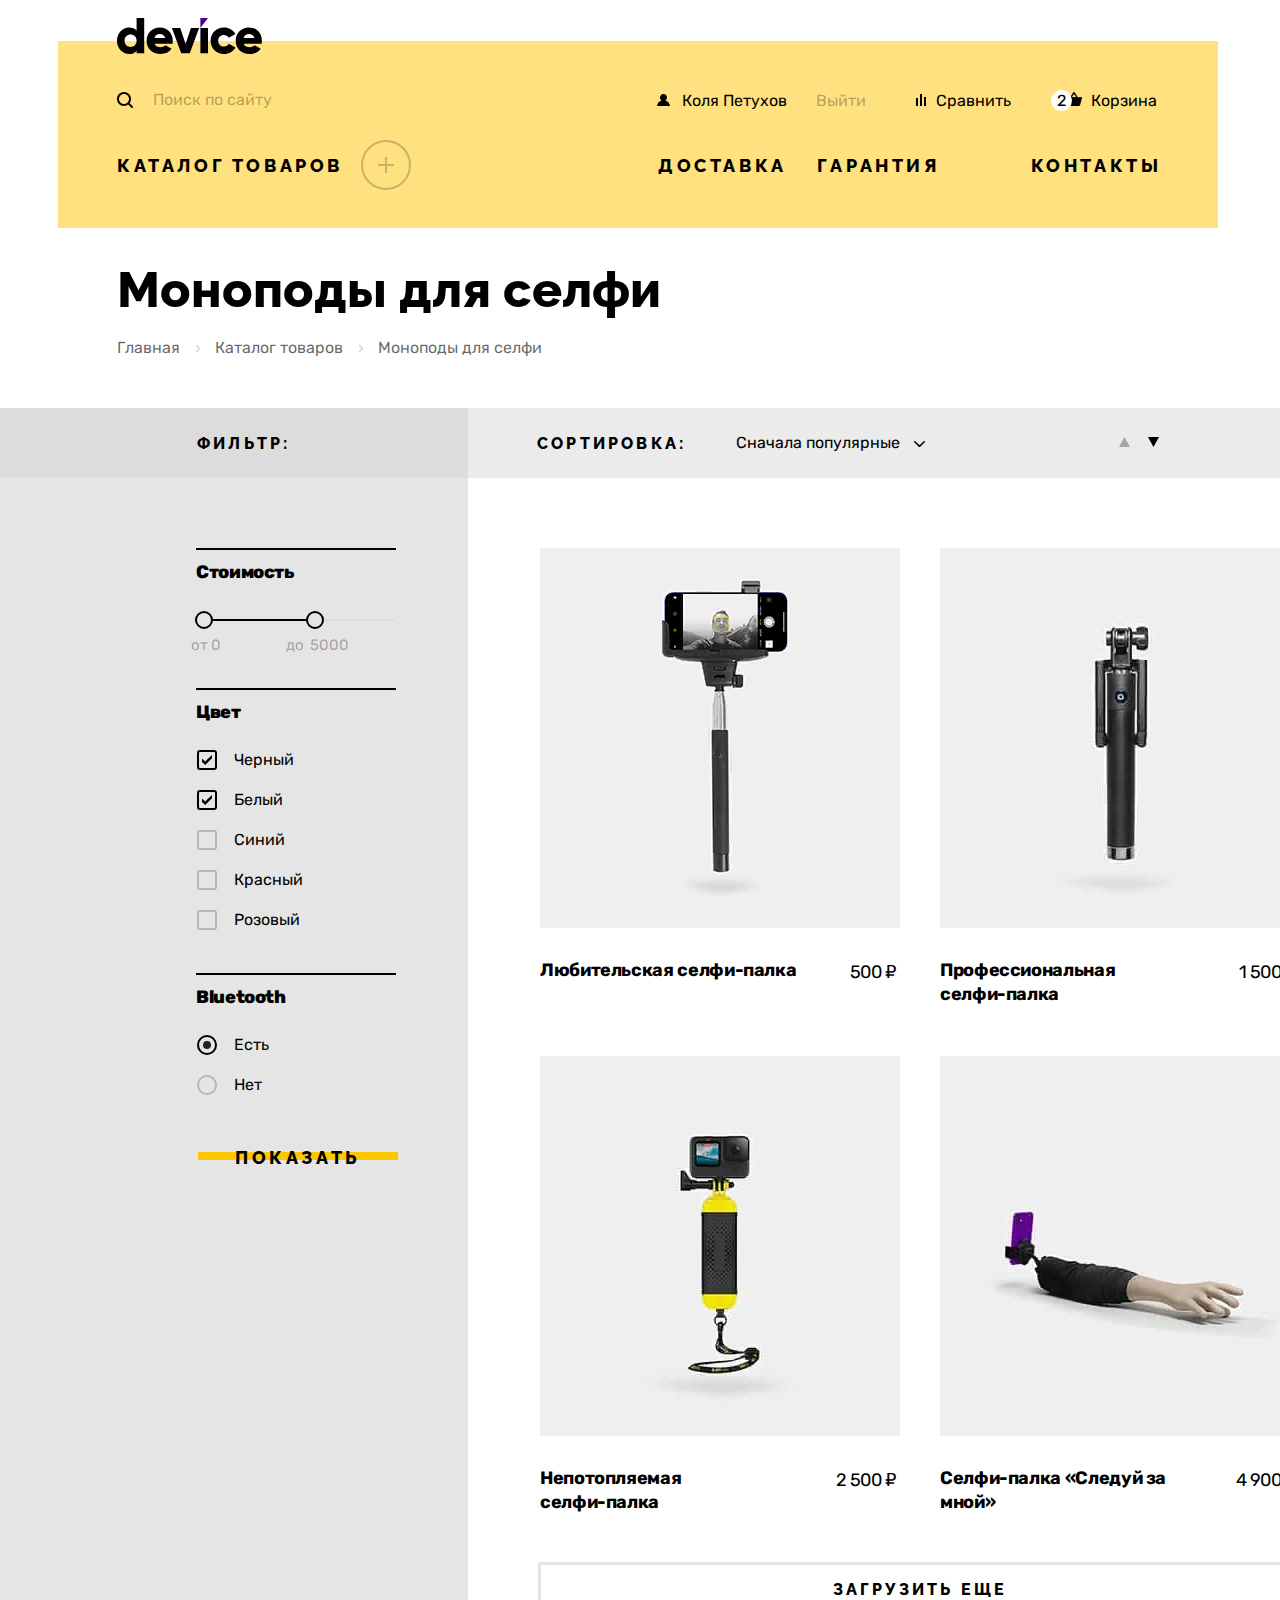
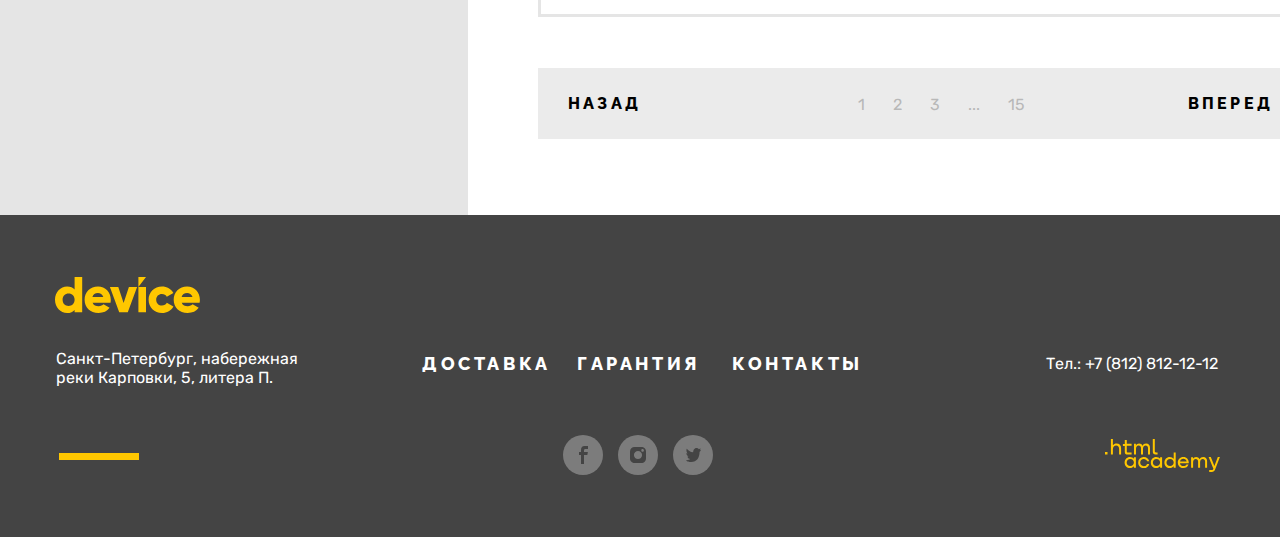
==== commit 1a4263d3: "12" ====
--- a/catalog.html
+++ b/catalog.html
@@ -188,7 +188,8 @@
                 </div>
                 <div class="range-wrapper-inputs">
                   <label class="catalog-filter-label">
-                    <span class="catalog-filter-span">от</span> <input class="range-input" type="number" value="0"
+                    <span class="catalog-filter-span">от</span>
+                    <input class="range-input" type="number" value="0"
                       name="min-price" style="width: 15px">
                   </label>
                   <label class="catalog-filter-label">
@@ -226,21 +227,32 @@
                 <li class="catalog-filter-item">
                   <label class="control">
                     <input class="visually-hidden control-input" type="checkbox" name="blue">
-                    <span class="control-mark"></span>
+                    <span class="control-mark"><svg width="10" height="10" viewBox="0 0 10 10" fill="none" xmlns="http://www.w3.org/2000/svg">
+                      <path d="M10 0L3.1 6.6L0 3.6V6.9L3.2 10L10 3.3V0Z" fill="black" />
+                    </svg>
+                  </span>
                     <span class="control-label">Синий</span>
                   </label>
                 </li>
                 <li class="catalog-filter-item">
                   <label class="control">
                     <input class="visually-hidden control-input" type="checkbox" name="red">
-                    <span class="control-mark"></span>
+                    <span class="control-mark">
+                      <svg width="10" height="10" viewBox="0 0 10 10" fill="none" xmlns="http://www.w3.org/2000/svg">
+                        <path d="M10 0L3.1 6.6L0 3.6V6.9L3.2 10L10 3.3V0Z" fill="black" />
+                      </svg>
+                    </span>
                     <span class="control-label">Красный</span>
                   </label>
                 </li>
                 <li class="catalog-filter-item">
                   <label class="control">
                     <input class="visually-hidden control-input" type="checkbox" name="pink">
-                    <span class="control-mark"></span>
+                    <span class="control-mark">
+                      <svg width="10" height="10" viewBox="0 0 10 10" fill="none" xmlns="http://www.w3.org/2000/svg">
+                        <path d="M10 0L3.1 6.6L0 3.6V6.9L3.2 10L10 3.3V0Z" fill="black" />
+                      </svg>
+                    </span>
                     <span class="control-label">Розовый</span>
                   </label>
                 </li>
@@ -406,7 +418,7 @@
         <img class="footer-logo" src="img/footer-logo.svg" width="145" height="36"
           alt="Логотип интернет-магазина Device">
         <address class="footer-address">
-          Санкт-Петербург, набережная реки Карповки, 5, литера П.
+          Санкт-Петербург, набережная<br>реки Карповки, 5, литера П.
         </address>
       </section>
       <section class="footer-middle">
--- a/css/style.css
+++ b/css/style.css
@@ -661,7 +661,7 @@
   display: flex;
 }
 .catalog-span-inner {
-  padding: 19px 0px 19px 197px;
+  padding: 20px 0px 20px 197px;
   width: 497px;
   background-color: #dcdcdc;
 }
@@ -787,6 +787,9 @@
 .range-toggle:focus {
   outline: none;
   border-color: #AF4FFF;
+}
+.range-toggle:focus .catalog-filter-label {
+  color: #AF4FFF;
 }
 .range-toggle:active {
   background-color: #000;
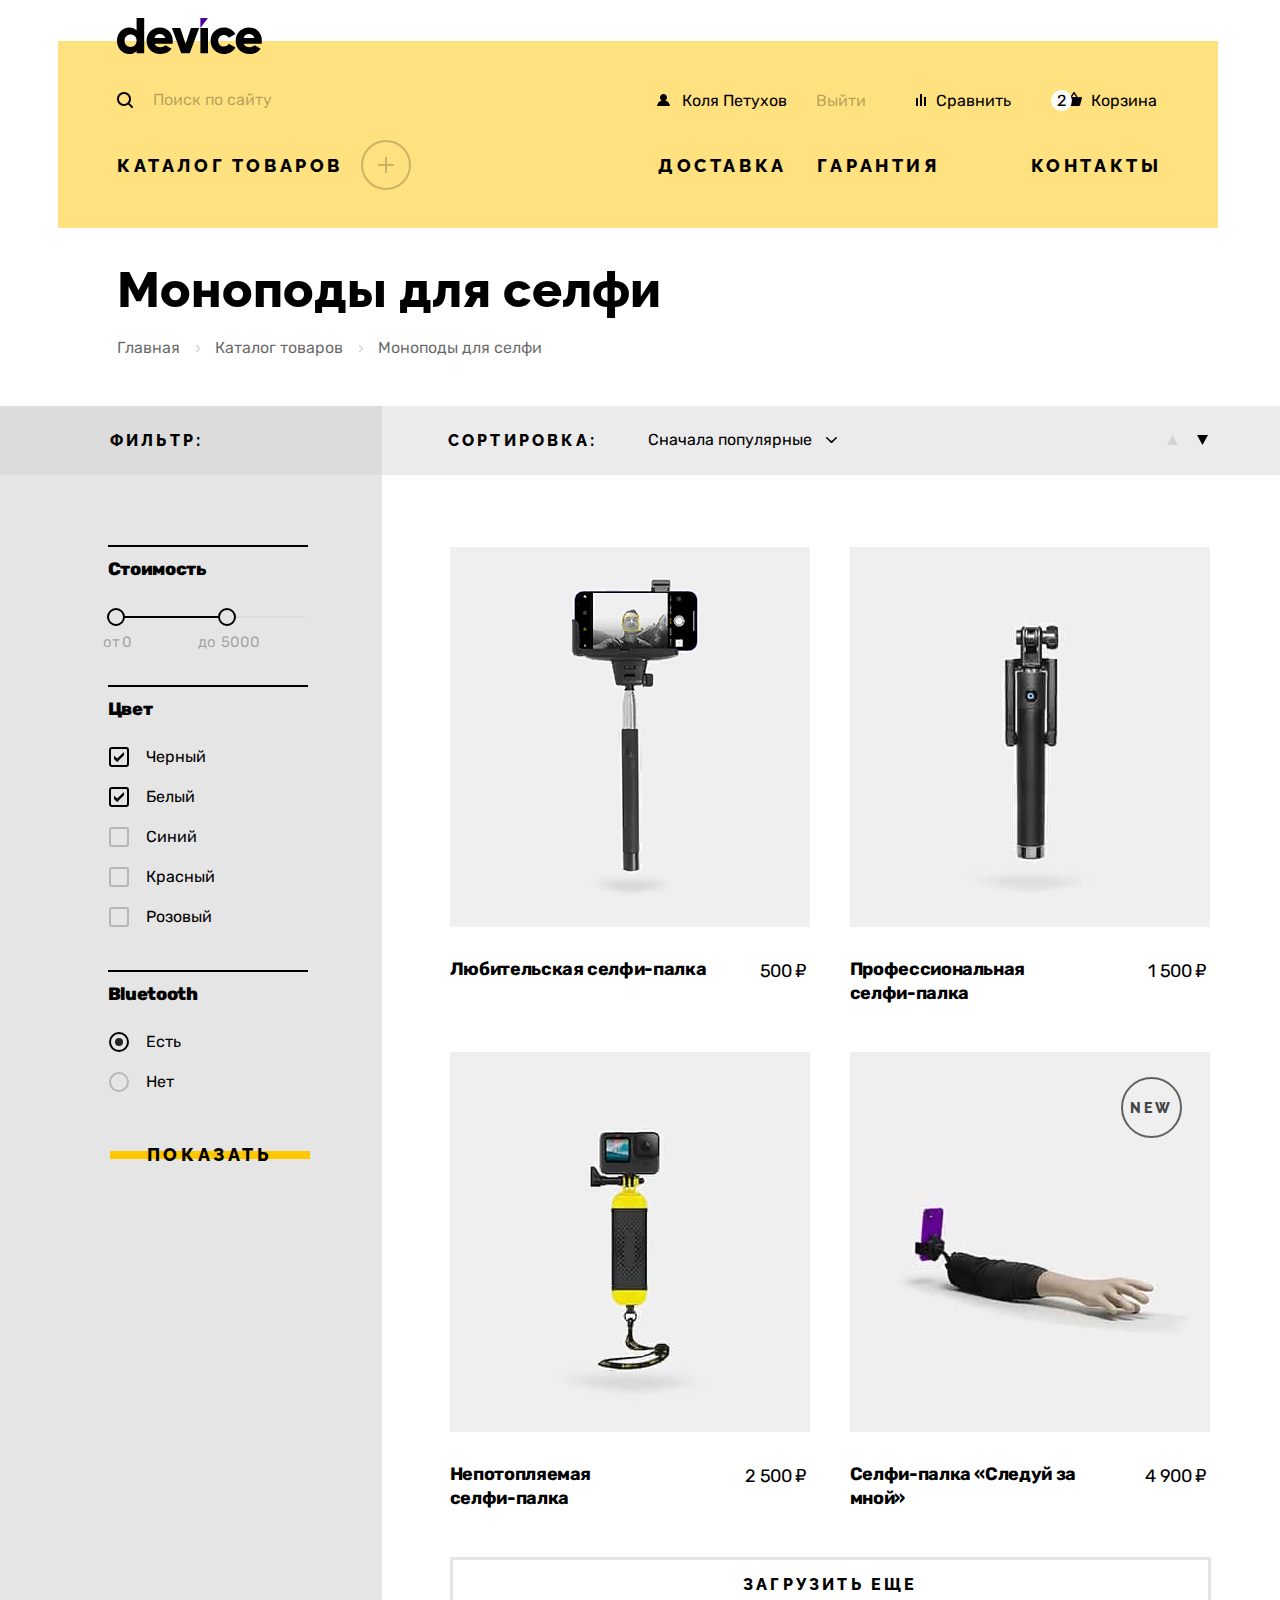
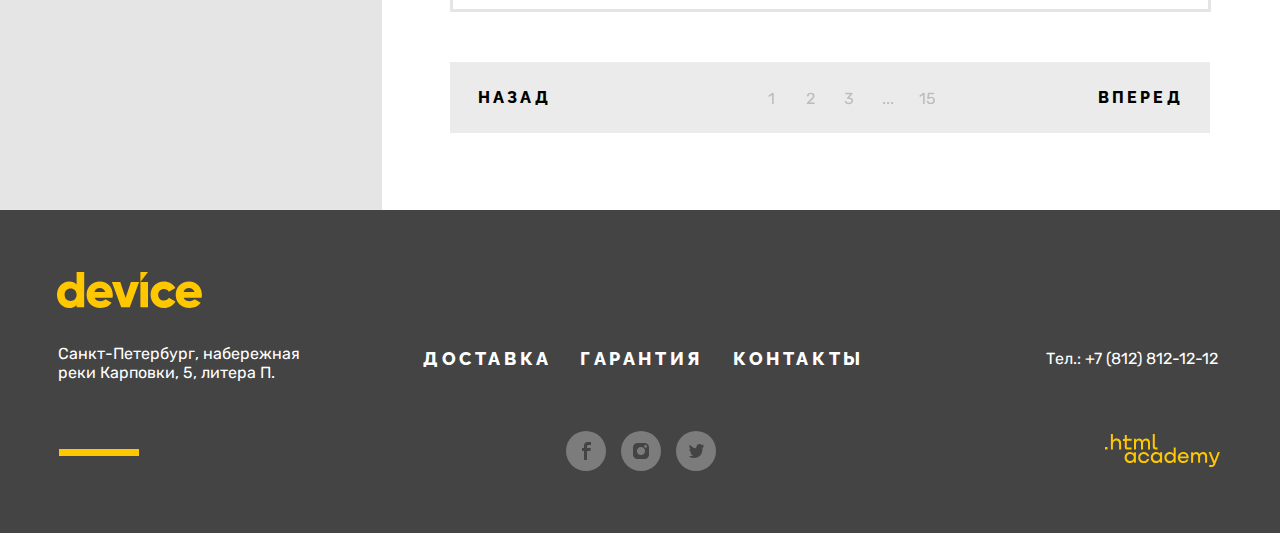
==== commit b750af14: "123" ====
--- a/catalog.html
+++ b/catalog.html
@@ -12,10 +12,10 @@
 <body>
   <header class="main-header main-container main-catalog">
     <div class="header-catalog-container">
-      <img class="header-logo" src="img/header-logo.svg" width="145" height="36" alt="Логотип интернет-магазина Device">
+      <img class="header-logo image" src="img/header-logo.svg" width="145" height="36" alt="Логотип интернет-магазина Device">
       <div class="header-inner">
         <form class="main-search">
-          <input class="header-search" type="search" value="Поиск по сайту">
+          <input class="header-search" type="search" placeholder="Поиск по сайту">
           <button class="search-btn" type="submit">Найти</button>
         </form>
         <ul class="header-list navigation-user">
@@ -55,36 +55,36 @@
             <ul class="popover popover-cart">
               <li class="popover-content">
                 <a class="popover-link" href="#">
-                  <img class="popover-img" src="img/popover/product-1-small.jpg" alt="Иконка селфи-палки" width="41"
+                  <img class="popover-img image" src="img/popover/product-1-small.jpg" alt="Иконка селфи-палки" width="41"
                     height="43">
-                  <p class="popover-text">
+                  <p class="popover-text text">
                     Любительская<br>
                     селфи-палка
                   </p>
                 </a>
-                <button class="close-content-btn">
+                <button class="close-content-btn" type="button">
                   <span class="visually-hidden">Удалить из корзины</span>
                 </button>
               </li>
               <li class="popover-content">
                 <a class="popover-link" href="#">
-                  <img class="popover-img" src="img/popover/product-2-small.jpg" alt="Иконка селфи-палки" width="41"
+                  <img class="popover-img image" src="img/popover/product-2-small.jpg" alt="Иконка селфи-палки" width="41"
                     height="43">
-                  <p class="popover-text">
+                  <p class="popover-text text">
                     Профессиональная<br>
                     селфи-палка
                   </p>
                 </a>
-                <button class="close-content-btn">
+                <button class="close-content-btn" type="button">
                   <span class="visually-hidden">Удалить из корзины</span>
                 </button>
               </li>
               <li class="popover-products">
-                <p class="popover-products-text">Товаров: 2</p>
-                <p class="popover-products-text">Сумма: 2000 ₽</p>
+                <p class="popover-products-text text">Товаров: 2</p>
+                <p class="popover-products-text text">Сумма: 2000 ₽</p>
               </li>
               <li class="popover-btn-inner">
-                <button class="popover-btn">
+                <button class="popover-btn" type="button">
                   Открыть корзину
                 </button>
               </li>
@@ -99,6 +99,34 @@
               <span class="navigation-link-text">Каталог товаров</span>
               <div class="navigation-element"></div>
             </a>
+            <div class="navigation-catalog-inner navigation-catalog-show">
+              <div class="navigation-catalog-container">
+                <ul class="navigation-sub navigation-sub-left">
+                  <li class="navigation-sub">
+                    <a href="#" class="navigation-sub-link">Виртуальная реальность</a>
+                  </li>
+                  <li class="navigation-sub">
+                    <a href="#" class="navigation-sub-link">Моноподы для cелфи</a>
+                  </li>
+                  <li class="navigation-sub">
+                    <a href="#" class="navigation-sub-link">Экшн-камеры</a>
+                  </li>
+                </ul>
+                <ul class="navigation-sub navigation-sub-middle">
+                  <li class="navigation-sub">
+                    <a href="#" class="navigation-sub-link">Фитнес-браслеты</a>
+                  </li>
+                  <li class="navigation-sub">
+                    <a href="#" class="navigation-sub-link">Умные часы</a>
+                  </li>
+                </ul>
+                <ul class="navigation-sub navigation-sub-right">
+                  <li class="navigation-sub">
+                    <a href="#" class="navigation-sub-link">Квадрокоптеры</a>
+                  </li>
+                </ul>
+              </div>
+            </div>
           </li>
         </ul>
         <div class="navigation-catalog-inner navigation-catalog-show">
@@ -144,7 +172,7 @@
   <main class="catalog-main">
     <div class="container">
       <header class="inner-header">
-        <h2 class="catalog-title title">Моноподы для селфи</h2>
+        <h1 class="catalog-title title">Моноподы для селфи</h1>
         <ol class="catalog-list">
           <li class="catalog-list-item">
             <a class="catalog-list-link" href="index.html">
@@ -178,10 +206,10 @@
               <div class="range">
                 <div class="range-scale">
                   <div class="range-bar" style="left: 0px; width: 119px">
-                    <button class="range-toggle toggle-min">
+                    <button class="range-toggle toggle-min" type="button">
                       <span class="visually-hidden">Изменить минимальную цену.</span>
                     </button>
-                    <button class="range-toggle toggle-max">
+                    <button class="range-toggle toggle-max" type="button">
                       <span class="visually-hidden">Изменить максимальную цену.</span>
                     </button>
                   </div>
@@ -189,11 +217,10 @@
                 <div class="range-wrapper-inputs">
                   <label class="catalog-filter-label">
                     <span class="catalog-filter-span">от</span>
-                    <input class="range-input" type="number" value="0"
-                      name="min-price" style="width: 15px">
+                    <input class="range-input" type="number" placeholder="0" name="min-price" style="width: 15px">
                   </label>
                   <label class="catalog-filter-label">
-                    до <input class="range-input" type="number" value="5000" name="max-price" style="width: 50px">
+                    до <input class="range-input" type="number" placeholder="5000" name="max-price" style="width: 50px">
                   </label>
                 </div>
               </div>
@@ -227,10 +254,11 @@
                 <li class="catalog-filter-item">
                   <label class="control">
                     <input class="visually-hidden control-input" type="checkbox" name="blue">
-                    <span class="control-mark"><svg width="10" height="10" viewBox="0 0 10 10" fill="none" xmlns="http://www.w3.org/2000/svg">
-                      <path d="M10 0L3.1 6.6L0 3.6V6.9L3.2 10L10 3.3V0Z" fill="black" />
-                    </svg>
-                  </span>
+                    <span class="control-mark"><svg width="10" height="10" viewBox="0 0 10 10" fill="none"
+                        xmlns="http://www.w3.org/2000/svg">
+                        <path d="M10 0L3.1 6.6L0 3.6V6.9L3.2 10L10 3.3V0Z" fill="black" />
+                      </svg>
+                    </span>
                     <span class="control-label">Синий</span>
                   </label>
                 </li>
@@ -292,26 +320,26 @@
             <option value="expensive">Сначала дорогое</option>
           </select>
           <button class="visually-hidden" type="submit">Отсортировать продукты</button>
+          <div class="sort-buttons">
+            <button href="#" class="sort-button" type="button">
+              <svg width="11" height="10" viewBox="0 0 11 10" fill="none" xmlns="http://www.w3.org/2000/svg">
+                <path d="M5.5 10L0 0H11" fill="black" />
+              </svg>
+              <span class="visually-hidden">По меньшинству</span>
+            </button>
+            <button href="#" class="sort-button button-light" type="button">
+              <svg width="11" height="10" viewBox="0 0 11 10" fill="none" xmlns="http://www.w3.org/2000/svg">
+                <path d="M5.5 10L0 0H11" fill="black" />
+              </svg>
+              <span class="visually-hidden">По большинству</span>
+            </button>
+          </div>
         </form>
-        <div class="sort-buttons">
-          <a href="#" class="button">
-            <svg width="11" height="10" viewBox="0 0 11 10" fill="none" xmlns="http://www.w3.org/2000/svg">
-              <path d="M5.5 10L0 0H11" fill="black" />
-            </svg>
-            <span class="visually-hidden">По меньшинству</span>
-          </a>
-          <a href="#" class="button button-light">
-            <svg width="11" height="10" viewBox="0 0 11 10" fill="none" xmlns="http://www.w3.org/2000/svg">
-              <path d="M5.5 10L0 0H11" fill="black" />
-            </svg>
-            <span class="visually-hidden">По большинству</span>
-          </a>
-        </div>
         <ul class="product-card-list">
           <li class="product-card-item">
             <a class="product-card-link" href="#">
               <div class="product-card-image">
-                <img src="img/catalog/product-1.jpg" width="360" height="380" alt="Любительская селфи-палка">
+                <img class="image" src="img/catalog/product-1.jpg" width="360" height="380" alt="Любительская селфи-палка">
               </div>
               <div class="product-card-inner">
                 <h3 class="product-card-title">
@@ -329,7 +357,7 @@
           <li class="product-card-item">
             <a class="product-card-link" href="#">
               <div class="product-card-image">
-                <img src="img/catalog/product-2.jpg" width="360" height="380" alt="Любительская селфи-палка">
+                <img class="image" src="img/catalog/product-2.jpg" width="360" height="380" alt="Любительская селфи-палка">
               </div>
               <div class="product-card-inner">
                 <h3 class="product-card-title">
@@ -347,7 +375,7 @@
           <li class="product-card-item">
             <a class="product-card-link" href="#">
               <div class="product-card-image">
-                <img src="img/catalog/product-3.jpg" width="360" height="380" alt="Любительская селфи-палка">
+                <img class="image" src="img/catalog/product-3.jpg" width="360" height="380" alt="Любительская селфи-палка">
               </div>
               <div class="product-card-inner">
                 <h3 class="product-card-title">
@@ -363,10 +391,10 @@
               </div>
             </a>
           </li>
-          <li class="product-card-item">
+          <li class="product-card-item new-product">
             <a class="product-card-link" href="#">
               <div class="product-card-image">
-                <img src="img/catalog/product-4.jpg" width="360" height="380" alt="Любительская селфи-палка">
+                <img class="image" src="img/catalog/product-4.jpg" width="360" height="380" alt="Любительская селфи-палка">
               </div>
               <div class="product-card-inner">
                 <h3 class="product-card-title">
@@ -383,14 +411,14 @@
           </li>
         </ul>
 
-        <button class="button pagination-show-more">Загрузить еще</button>
+        <button class="button pagination-show-more" type="button">Загрузить еще</button>
         <div class="pagination-inner">
-          <a class="pagination-link pagination-prev pagination-disabled" href="">
+          <a class="pagination-link pagination-prev pagination-disabled" href="#">
             <span class="prev">Назад</span>
           </a>
           <ul class="pagination">
             <li class="pagination-item">
-              <a class="pagination-link-number pagination-current">1</a>
+              <a class="pagination-link-number pagination-current" href="#">1</a>
             </li>
             <li class="pagination-item">
               <a class="pagination-link-number" href="#">2</a>
@@ -405,7 +433,7 @@
               <a class="pagination-link-number pagination-link-number-last" href="#">15</a>
             </li>
           </ul>
-          <a class="pagination-link pagination-next" href="">
+          <a class="pagination-link pagination-next" href="#">
             <span class="prev">Вперед</span>
           </a>
         </div>
@@ -415,7 +443,7 @@
   <footer class="main-footer">
     <div class="footer-container">
       <section class="footer-left">
-        <img class="footer-logo" src="img/footer-logo.svg" width="145" height="36"
+        <img class="footer-logo image" src="img/footer-logo.svg" width="145" height="36"
           alt="Логотип интернет-магазина Device">
         <address class="footer-address">
           Санкт-Петербург, набережная<br>реки Карповки, 5, литера П.
@@ -491,7 +519,7 @@
   </footer>
   <div class="modal-container">
     <div class="modal modal-deliver">
-      <button class="modal-close-btn">
+      <button class="modal-close-btn" type="button">
         <span class="visually-hidden">Закрыть</span>
       </button>
       <section class="modal-content">
@@ -500,28 +528,27 @@
         </h2>
         <form class="modal-form" action="https://echo.htmlacademy.ru/" method="post">
           <div class="modal-group-inner">
-            <p class="field-group">
+            <p class="field-group text">
               <label class="modal-form-title" for="full-name">Ваше имя:</label>
               <input class="full-name-form-field modal-field" type="text" id="full-name" name="full-name"
                 placeholder="Имя Фамилия">
               <span class="full-name-invalid field-span">Пожалуйста, представьтесь</span>
             </p>
-            <p class="field-group">
+            <p class="field-group text">
               <label class="modal-form-title" for="email">Ваш e-mail:</label>
               <input class="email-form-field modal-field" type="email" id="email" name="email"
-                value="krasotka92@mail.ru">
+                placeholder="krasotka92@mail.ru">
               <span class="email-valid field-span">Забавный у вас адрес</span>
             </p>
           </div>
           <div class="modal-group-inner">
-            <p class="field-group">
+            <p class="field-group text">
               <label class="modal-form-title" for="more">Что нужно привезти:</label>
               <input class="more-form-field modal-field" type="text" id="more" name="email"
                 placeholder="В свободной форме">
             </p>
-            <p class="field-group field-quantity">
+            <p class="field-group field-quantity text">
               <label class="modal-form-title modal-form-quantity" for="quantity">Количество:</label>
-              <span class="quantity-span">i</span>
               <button class="modal-quantity-btn quantity-minus" type="button">
                 <svg width="16" height="2" viewBox="0 0 16 2" fill="none" xmlns="http://www.w3.org/2000/svg">
                   <path d="M16 0H0V2H16V0Z" fill="black" />
@@ -538,13 +565,16 @@
           <button class="modal-btn" type="submit">
             Отправить
           </button>
+        </form>
+        <div class="delivery-info-inner">
+          i
           <div class="delivery-info">
-            <p class="delivery-info-text">
+            <p class="delivery-info-text text">
               Постараемся найти, сколько нужно. Привезём сколько получится по требованиям
               к провозу багажа.
             </p>
           </div>
-        </form>
+        </div>
       </section>
     </div>
   </div>
--- a/css/style.css
+++ b/css/style.css
@@ -29,14 +29,6 @@
   src: url(../fonts/raleway/raleway-800.woff2) format("woff2");
   font-display: swap;
 }
-h1,
-h2,
-h3,
-p,
-img {
-  margin: 0;
-  padding: 0;
-}
 .container {
   width: 1160px;
   margin: 0 auto;
@@ -45,13 +37,20 @@
 .title {
   font-family: "Raleway", sans-serif;
   font-weight: 800;
-  color: #000;
+  color: #000000;
   text-decoration: none;
 }
 .title {
   font-size: 50px;
   line-height: 50px;
-  color: #000;
+  color: #000000;
+  margin: 0;
+  padding: 0;
+}
+.text,
+.image {
+  margin: 0;
+  padding: 0;
 }
 .visually-hidden {
   position: absolute;
@@ -74,8 +73,8 @@
   font-size: 18px;
   font-weight: normal;
   line-height: 30px;
-  background-color: #fff;
-  color: #444;
+  background-color: #ffffff;
+  color: #444444;
   margin: 0;
 }
 .main-container {
@@ -109,36 +108,39 @@
   border-radius: 20px;
 }
 .main-search:active {
-  box-shadow: 0 0 0 2px #000;
+  box-shadow: 0 0 0 2px #000000;
+  border-radius: 20px;
 }
 .main-search:active .search-btn {
+  color: #000000;
+  box-shadow: 0 0 0 2px #000000;
+}
+.search-btn {
   display: block;
-}
-.search-btn {
-  display: none;
   font-size: 16px;
   line-height: 19px;
-  width: 160px;
+  width: 159px;
   text-align: center;
-  padding: 8px 0;
+  padding: 10px 0;
   background-color: transparent;
   border: none;
   border-top-right-radius: 20px;
   border-bottom-right-radius: 20px;
   cursor: pointer;
+  color: transparent;
+}
+.search-btn:hover {
+  background-color: #000000;
+  color: #ffffff;
 }
 .search-btn:focus {
   outline: none;
   box-shadow: 0 0 0 2px #AF4FFF;
-}
-.search-btn:hover {
-  background-color: #000;
-  color: #fff;
+  color: #000000;
 }
 .search-btn:active {
-  background-color: #000;
-  color: #fff;
-  opacity: 0.3;
+  background-color: #000000;
+  color: rgba(255, 255, 255, 0.3);
 }
 .header-search {
   font-family: "Rubik", sans-serif;
@@ -154,7 +156,13 @@
   background-color: transparent;
   border: none;
   outline: none;
+  color: #000;
+}
+.header-search::placeholder {
   color: rgba(0, 0, 0, 0.3);
+}
+.header-search:hover::placeholder {
+  color: rgba(0, 0, 0, 0.6)
 }
 .header-search:hover {
   color: rgba(0, 0, 0, 0.6);
@@ -233,9 +241,9 @@
   top: 5px;
   width: 21px;
   height: 21px;
-  background-color: #fff;
+  background-color: #ffffff;
   border-radius: 50%;
-  color: #000;
+  color: #000000;
   text-align: center;
   justify-content: center;
   align-items: center;
@@ -251,12 +259,12 @@
   right: -55px;
   z-index: 1;
   width: 320px;
-  background-color: #000;
+  background-color: #000000;
   min-height: 302px;
   font-size: 16px;
   line-height: 20px;
   box-shadow: 0px 10px 0px rgba(0, 0, 0, 0.1);
-  color: #fff;
+  color: #ffffff;
   list-style-type: none;
   margin: 0;
   padding: 0;
@@ -287,7 +295,7 @@
   display: flex;
   flex-grow: 1;
   text-decoration: none;
-  color: #fff;
+  color: #ffffff;
 }
 .popover-link:hover {
   opacity: 0.6;
@@ -326,7 +334,7 @@
   right: 2px;
   left: 2px;
   height: 1px;
-  background-color: #fff;
+  background-color: #ffffff;
   transform: rotate(45deg);
 }
 .close-content-btn::before {
@@ -369,10 +377,10 @@
   text-align: center;
   letter-spacing: 0.2em;
   text-transform: uppercase;
-  color: #000;
+  color: #000000;
   border: none;
   padding: 14px 15px;
-  background-color: #fff;
+  background-color: #ffffff;
   cursor: pointer;
 }
 .popover-btn:hover {
@@ -434,12 +442,15 @@
   background-repeat: no-repeat;
   background-size: inherit;
   background-position: center;
-  border: 2px solid #000;
+  border: 2px solid #000000;
   opacity: 0.2;
 }
 .navigation-catalog-item {
   display: flex;
   align-items: center;
+}
+.navigation-catalog-item:hover .navigation-catalog-inner {
+  display: flex;
 }
 .navigation-catalog-list::after:hover {
   opacity: 0;
@@ -449,17 +460,17 @@
   position: absolute;
   left: -20px;
   top: 79px;
-  display: grid;
-  grid-template-columns: 200px 163px 200px;
-  gap: 39px;
+  display: none;
   font-size: 16px;
   line-height: 18px;
-  padding-left: 60px;
-  padding-bottom: 38px;
+  padding-left: 49px;
+  padding-bottom: 23px;
   background-color: #FFE17F;
-}
-.navigation-catalog-show {
-  display: none;
+  z-index: 2;
+}
+.navigation-catalog-container {
+  width: 600px;
+  display: flex;
 }
 .navigation-sub {
   list-style: none;
@@ -467,14 +478,30 @@
   padding: 0;
   margin-bottom: 18px;
 }
+.navigation-sub-left {
+  margin-right: 26px;
+}
+.navigation-sub-middle {
+  margin-right: 40px;
+}
 .navigation-sub-item:not(.navigation-sub-item:last-child) {
   margin-bottom: 19px;
 }
 .navigation-sub-link {
   text-decoration: none;
-  font-style: 16px;
   line-height: 18px;
-  color: #000;
+  color: #000000;
+  border-radius: 20px;
+  padding: 3px 10px;
+}
+.navigation-sub-link:hover {
+  color: rgba(0, 0, 0, 0.6);
+}
+.navigation-sub-link:focus {
+  outline: 2px solid #AF4FFF;
+}
+.navigation-sub-link:active {
+  color: rgba(0, 0, 0, 0.3);
 }
 .navigation-list {
   display: flex;
@@ -499,7 +526,7 @@
   line-height: 21px;
   letter-spacing: 0.2em;
   text-decoration: none;
-  color: #000;
+  color: #000000;
   padding: 10.5px 18px;
   border-radius: 25px;
 }
@@ -514,7 +541,10 @@
   right: 21px;
   left: 19px;
   bottom: 3px;
-  background-color: #000;
+  background-color: #000000;
+}
+.navigation-link:active::after {
+  display: none;
 }
 .navigation-link:active {
   opacity: 0.3;
@@ -529,7 +559,6 @@
 }
 .promo-gallery {
   display: flex;
-  align-items: center;
   width: 560px;
   position: relative;
   margin-top: -150px;
@@ -539,7 +568,7 @@
   position: absolute;
   display: flex;
   justify-content: space-between;
-  margin-top: 3px;
+  top: 244px;
 }
 .slider-button {
   width: 36px;
@@ -576,7 +605,6 @@
   position: absolute;
 }
 .promo-title {
-  z-index: 1;
   margin-bottom: 29px;
   position: relative;
 }
@@ -586,9 +614,9 @@
   font-weight: 800;
   font-size: 180px;
   line-height: 30px;
-  color: #fff;
+  color: #ffffff;
   right: 49px;
-  top: -40px;
+  top: -37px;
 }
 .promo-text {
   margin-bottom: 35px;
@@ -661,52 +689,64 @@
   display: flex;
 }
 .catalog-span-inner {
-  padding: 20px 0px 20px 197px;
-  width: 497px;
+  padding: 25px 7px;
   background-color: #dcdcdc;
+  display: flex;
+  justify-content: flex-end;
 }
 .sorting-type {
   background-color: #ebebeb;
-  padding: 22px 69px 21px;
+  padding: 19px 66px 20px;
   display: flex;
   align-items: center;
 }
 .sort-buttons {
-  position: absolute;
-  right: 143px;
-  top: 29px;
-  width: 40px;
+  margin-left: 331px;
+  margin-right: -4px;
+  width: 60px;
   display: flex;
   justify-content: space-between;
 }
-.sort-buttons .button {
-  position: relative;
-  display: block;
-  width: 11px;
-  height: 10px;
+.sort-button {
+  display: flex;
+  justify-content: center;
+  align-items: center;
+  width: 30px;
+  height: 30px;
   transform: rotate(180deg);
-}
-.button svg {
-  position: absolute;
-}
-.button path {
+  border: none;
+  padding: 0;
+  background-color: transparent;
+}
+.sort-button path {
+  fill: rgba(0, 0, 0, 0.1);
+}
+.sort-button:hover path {
   fill: rgba(0, 0, 0, 0.3);
 }
-.button:last-child svg {
+.sort-button:focus {
+  outline: 5px solid #AF4FFF;
+}
+.sort-button:active path {
+  fill: #000000;
+}
+.sort-button:last-child svg {
   transform: rotate(180deg);
   margin-right: -1px;
 }
-.button:last-child path {
-  fill: #000;
+.sort-button:last-child path {
+  fill: #000000;
 }
 .catalog-span {
+  width: 265px;
+  display: block;
   font-family: 'Raleway', sans-serif;
   text-transform: uppercase;
   font-weight: 800;
   font-size: 16px;
   line-height: 19px;
   letter-spacing: 0.2em;
-  color: #000;
+  color: #000000;
 }
 .sorting-span {
   font-family: 'Raleway', sans-serif;
@@ -715,21 +755,21 @@
   font-size: 16px;
   line-height: 19px;
   letter-spacing: 0.2em;
-  color: #000;
-  margin-right: 35px;
+  color: #000000;
+  margin-right: 36px;
 }
 .select-control {
-  padding: 3px 40px 5px 15px;
+  padding: 3px 25px 5px 15px;
   font-family: 'Rubik', sans-serif;
   font-size: 16px;
   line-height: 19px;
   border: none;
   background-color: transparent;
-  padding-right: 25px;
   appearance: none;
   background-image: url(../img/arrow-down.png);
   background-repeat: no-repeat;
   background-position: center right;
+  margin-right: -10px;
 }
 .select-control:hover {
   opacity: 0.6;
@@ -744,13 +784,12 @@
 .catalog-products-inner {
   background-color: #e5e5e5;
   width: 468px;
-  margin-left: auto;
+  flex-grow: 1;
 }
 .catalog-filter-inner {
   padding-top: 84px;
-}
-.catalog-filter {
-  margin-left: 194px;
+  width: 276px;
+  margin-left: auto;
 }
 .catalog-filter-group {
   width: 200px;
@@ -773,14 +812,14 @@
 .range-bar {
   position: absolute;
   height: 2px;
-  background-color: #000;
+  background-color: #000000;
 }
 .range-toggle {
   position: absolute;
   width: 18px;
   height: 18px;
   border-radius: 50%;
-  border: 2px solid #000;
+  border: 2px solid #000000;
   background-color: #e5e5e5;
   cursor: pointer;
 }
@@ -791,8 +830,11 @@
 .range-toggle:focus .catalog-filter-label {
   color: #AF4FFF;
 }
+.range-toggle:focus .catalog-filter-label {
+  color: #AF4FFF;
+}
 .range-toggle:active {
-  background-color: #000;
+  background-color: #000000;
 }
 .toggle-min {
   top: -8px;
@@ -828,6 +870,9 @@
   line-height: 18px;
   color: inherit;
 }
+.range-input::placeholder {
+  color: rgba(0, 0, 0, 0.3);
+}
 .range-input::-webkit-outer-spin-button,
 .range-input::-webkit-inner-spin-button {
   appearance: none;
@@ -838,24 +883,37 @@
   display: block;
   padding-left: 37px;
 }
+.control:active .control-label {
+  color: rgba(0, 0, 0, 0.2);
+}
 .control-mark {
   display: flex;
+  justify-content: center;
+  align-items: center;
+
   position: absolute;
   left: 0;
   top: 6px;
+
   width: 20px;
   height: 20px;
   border-radius: 3px;
   border: 2px solid rgba(0, 0, 0, 0.2);
 }
 .control-input[type="checkbox"]:checked + .control-mark {
-  border-color: #000;
+  border-color: #000000;
 }
 .control-input[type="checkbox"]:checked + .control-mark svg {
   display: block;
 }
-.control-input[type="checkbox"]:hover + .control-mark {
+.control-input[type="checkbox"]:hover:checked + .control-mark {
   border-color: rgba(0, 0, 0, 0.5);
+}
+.control-input[type="checkbox"]:hover:checked + .control-mark path {
+  fill: rgba(0, 0, 0, 0.5);
+}
+.control-input[type="checkbox"]:hover:checked ~ .control-label {
+  color: rgba(0, 0, 0, 0.5);
 }
 .control-input[type="checkbox"]:disabled + .control-mark {
   opacity: 0.1;
@@ -863,20 +921,53 @@
 .control-input[type="checkbox"]:focus + .control-mark {
   border-color: #AF4FFF;
 }
-.control-input[type="checkbox"]:focus .control {
+.control-input[type="checkbox"]:focus ~ .control-label {
   color: #AF4FFF;
 }
 .control-input[type="checkbox"]:focus + .control-mark path {
   fill: #AF4FFF;
 }
+.control-input[type="checkbox"]:active ~ .control-label {
+  color: rgba(0, 0, 0, 0.2);
+}
 .control-input[type="checkbox"]:active + .control-mark {
   border-color: rgba(0, 0, 0, 0.2);
 }
+.control-input[type="checkbox"]:active + .control-mark path {
+  fill: rgba(0, 0, 0, 0.2);
+}
 .control-input[type="radio"] + .control-mark {
   border-radius: 50%;
 }
 .control-input[type="radio"]:checked + .control-mark {
-  border-color: #000;
+  border-color: #000000;
+}
+.control-input[type="radio"]:hover:checked + .control-mark {
+  border-color: rgba(0, 0, 0, 0.5);
+}
+.control-input[type="radio"]:hover:checked + .control-mark::before {
+  background-color: rgba(0, 0, 0, 0.5);
+}
+.control-input[type="radio"]:hover:checked ~ .control-label {
+  color: rgba(0, 0, 0, 0.5);
+}
+.control-input[type="radio"]:focus:checked + .control-mark {
+  border-color: #AF4FFF;
+}
+.control-input[type="radio"]:focus ~ .control-label {
+  color: #AF4FFF;
+}
+.control-input[type="radio"]:focus:checked + .control-mark::before {
+  background-color: #AF4FFF;
+}
+.control-input[type="radio"]:active + .control-mark {
+  border-color: rgba(0, 0, 0, 0.2);
+}
+.control-input[type="radio"]:active:checked + .control-mark::before {
+  background-color: rgba(0, 0, 0, 0.2);
+}
+.control-input[type="radio"]:active ~ .control-label {
+  color: rgba(0, 0, 0, 0.2);
 }
 .control-input[type="radio"]:checked + .control-mark::before {
   position: absolute;
@@ -894,7 +985,7 @@
   margin: 0 auto;
 }
 .inner-header {
-  margin-bottom: 46px;
+  margin-bottom: 44px;
 }
 .catalog-list {
   display: flex;
@@ -962,13 +1053,13 @@
   font-weight: 800;
   line-height: 20px;
   letter-spacing: -0.02em;
-  color: #000;
+  color: #000000;
 }
 .catalog-filter-title::after {
   position: absolute;
   content: '';
   height: 2px;
-  background-color: #000;
+  background-color: #000000;
   right: -2px;
   left: 2px;
   top: -14px;
@@ -983,7 +1074,7 @@
 .control-label {
   font-size: 16px;
   line-height: 19px;
-  color: #000;
+  color: #000000;
 }
 .catalog-filter-btn {
   position: relative;
@@ -1008,7 +1099,7 @@
   height: 8px;
   right: 0;
   left: 0;
-  top: 15px;
+  top: 17px;
   background-color: #FFC700;
   z-index: -1;
 }
@@ -1028,23 +1119,47 @@
 .catalog-right-column {
   position: relative;
   width: 972px;
-  margin-right: auto;
+  flex-grow: 1;
 }
 .product-card-list {
   display: grid;
   grid-template-columns: 360px 360px;
-  gap: 50px 40px;
+  gap: 47px 40px;
   list-style: none;
   margin: 0;
   padding: 0;
-  padding-top: 70px;
-  padding-left: 72px;
-  margin-bottom: 48px;
+  padding-top: 72px;
+  padding-left: 68px;
+  margin-bottom: 47px;
 }
 .product-card-item {
   display: flex;
   flex-direction: column;
   width: 360px;
+}
+.new-product {
+  position: relative;
+}
+.new-product::after {
+  display: flex;
+  justify-content: center;
+  align-items: center;
+
+  content: 'new';
+  position: absolute;
+  top: 25px;
+  right: 28px;
+  width: 57px;
+  height: 57px;
+  border: 2px solid rgba(0, 0, 0, 0.6);
+  border-radius: 50%;
+
+  font-family: 'Raleway', sans-serif;
+  font-weight: 800;
+  font-size: 14px;
+  line-height: 16px;
+  letter-spacing: 0.2em;
+  text-transform: uppercase;
 }
 .product-card-image {
   width: 360px;
@@ -1059,6 +1174,8 @@
   line-height: 24px;
   letter-spacing: -0.02em;
   color: #000000;
+  padding: 0;
+  margin: 0;
 }
 .product-card-link {
   position: relative;
@@ -1067,7 +1184,7 @@
   font-size: 18px;
   line-height: 24px;
   letter-spacing: -0.02em;
-  color: #000;
+  color: #000000;
   text-decoration: none;
 }
 .product-card-inner {
@@ -1121,7 +1238,7 @@
   letter-spacing: 0.2em;
   text-transform: uppercase;
   text-decoration: none;
-  color: #000;
+  color: #000000;
   background-color: transparent;
   z-index: 0;
 }
@@ -1139,26 +1256,28 @@
   width: 760px;
   display: flex;
   justify-content: space-between;
+  align-items: center;
   background-color: #EBEBEB;
-  margin-bottom: 76px;
-  margin-left: 70px;
+  margin-bottom: 77px;
+  margin-left: 68px;
 }
 .pagination {
-  width: 170px;
+  width: 250px;
   display: flex;
   align-items: center;
   flex-wrap: wrap;
   padding: 0;
   margin: 0;
-  margin-left: 52px;
+  margin-left: 118px;
   list-style: none;
+  margin-top: 2px;
 }
 .pagination-item {
-  min-height: 30px;
-  max-width: 17px;
+  min-width: 25px;
+  min-height: 25px;
 }
 .pagination-item:not(.pagination-item:last-child) {
-  margin-right: 28px;
+  margin-right: 14px;
 }
 .pagination-show-more,
 .pagination-link {
@@ -1167,20 +1286,19 @@
   font-weight: 800;
   font-size: 16px;
   line-height: 19px;
-  text-align: center;
   letter-spacing: 0.2em;
   text-transform: uppercase;
   text-decoration: none;
-  color: #000;
+  color: #000000;
 }
 .pagination-show-more {
   box-sizing: content-box;
-  width: 758px;
-  padding: 15px 0;
-  margin-bottom: 51px;
+  width: 753px;
+  padding: 15px 1px;
+  margin-bottom: 50px;
   border: 3px solid #e5e5e5;
-  background-color: #fff;
-  margin-left: 70px;
+  background-color: #ffffff;
+  margin-left: 68px;
 }
 .pagination-show-more:focus {
   outline: none;
@@ -1188,19 +1306,17 @@
   box-shadow: 0 0 0 2px #AF4FFF;
 }
 .pagination-show-more:hover {
-  border-color: #000;
+  border-color: #000000;
 }
 .pagination-show-more:active {
   opacity: 0.3;
 }
 .pagination-link {
-  display: flex;
-  align-items: center;
   border: 5px solid transparent;
-  padding: 21px 20px;
+  padding: 21px 22px;
 }
 .pagination-prev {
-  padding: 21px 25px;
+  padding: 21px 23px;
 }
 .pagination-link:focus {
   outline: none;
@@ -1214,14 +1330,16 @@
 }
 .pagination-link-number,
 .pagination-triple-point {
+  display: flex;
+  justify-content: center;
+  align-items: center;
+
   width: 25px;
   height: 25px;
   font-size: 16px;
   line-height: 19px;
-  text-align: center;
   text-decoration: none;
-  color: #444;
-  opacity: 0.3;
+  color: rgb(68, 68, 68, 0.3);
 }
 .pagination-link-number-last {
   margin-right: 0;
@@ -1230,11 +1348,11 @@
   outline: none;
   box-shadow: 0 0 0 5px #AF4FFF;
 }
-.pagination-link-number:hover:not(.pagination-current) {
-  opacity: 1;
-}
-.pagination-link-number:active:not(.pagination-current) {
-  opacity: 0.1;
+.pagination-link-number:hover {
+  color: rgba(0, 0, 0, 1)
+}
+.pagination-link-number:active {
+  color: rgba(0, 0, 0, 0.1)
 }
 .slider-descr-nav {
   display: flex;
@@ -1294,8 +1412,8 @@
   width: 12px;
   height: 12px;
   padding: 0;
-  background-color: #fff;
-  border: 2px solid #000;
+  background-color: #ffffff;
+  border: 2px solid #000000;
   border-radius: 50%;
   cursor: pointer;
 }
@@ -1310,7 +1428,7 @@
   opacity: 0.3;
 }
 .slider-pagination-button-current {
-  background-color: #000;
+  background-color: #000000;
 }
 .promo-table {
   margin-left: -3px;
@@ -1318,7 +1436,7 @@
 .promo-table th {
   font-size: 36px;
   line-height: 30px;
-  color: #000;
+  color: #000000;
   font-weight: normal;
   text-align: left;
 }
@@ -1336,7 +1454,7 @@
   letter-spacing: -0.02em;
 }
 .advantages {
-  margin-bottom: 87px;
+  margin-bottom: 89px;
   background-color: #F0F0F0;
 }
 .advantages-title {
@@ -1366,7 +1484,7 @@
   top: -79px;
   bottom: -69px;
   right: -3px;
-  background-color: #000;
+  background-color: #000000;
 }
 .advantages-item {
   position: relative;
@@ -1413,7 +1531,7 @@
   width: 280px;
   padding-right: 120px;
   color: #FFE17F;
-  background-color: #000;
+  background-color: #000000;
   background-image: none;
 }
 .advantages-description-list {
@@ -1444,7 +1562,7 @@
   text-transform: uppercase;
   text-decoration: none;
   background-color: #F0F0F0;
-  color: #000;
+  color: #000000;
   margin-bottom: 98px;
 }
 .advantages-special-link::before {
@@ -1523,7 +1641,7 @@
   top: -50px;
   left: -1px;
   right: 420px;
-  background-color: #000;
+  background-color: #000000;
 }
 .about-us-text,
 .contacts-text {
@@ -1584,7 +1702,7 @@
   padding-left: 34px;
   line-height: 20px;
   font-weight: 700;
-  color: #000;
+  color: #000000;
   margin-bottom: 20px;
 }
 .about-us-item::before {
@@ -1602,7 +1720,9 @@
   font-weight: 700;
   font-size: 24px;
   line-height: 30px;
-  color: #444;
+  color: #444444;
+  margin: 0;
+  padding: 0;
   margin-bottom: 15px;
 }
 .contacts-adress-text {
@@ -1610,7 +1730,7 @@
   margin-bottom: 30px;
 }
 .contacts-adress-text .contacts-phone {
-  color: #444;
+  color: #444444;
 }
 .contacts-schedule {
   list-style: none;
@@ -1627,7 +1747,7 @@
 }
 .destribution {
   background-color: #F0F0F0;
-  padding-bottom: 130px;
+  padding-bottom: 128px;
 }
 .destribution-container {
   display: flex;
@@ -1661,7 +1781,7 @@
   line-height: 30px;
   color: rgb(68, 68, 68, 0.5);
 }
-.field-invalid {
+.field:invalid {
   border-bottom: 3px solid #FF3D3D;
 }
 .field:focus {
@@ -1673,7 +1793,22 @@
   color: rgba(68, 68, 68, 0.7);
 }
 .field:active {
-  border-bottom: 3px solid #000;
+  border-bottom: 3px solid #000000;
+}
+.newsletter-email .field::placeholder {
+  font-size: 18px;
+  line-height: 30px;
+  color: #444444;
+  opacity: 0.5;
+}
+.newsletter-email .field:hover::placeholder {
+  opacity: 0.7;
+}
+.newsletter-email .field:active::placeholder {
+  opacity: 1;
+}
+.newsletter-email .field:invalid::placeholder {
+  opacity: 1;
 }
 .newsletter-button {
   width: 260px;
@@ -1692,11 +1827,11 @@
   outline: none;
 }
 .newsletter-button:hover {
-  background-color: #000;
-  color: #fff;
+  background-color: #000000;
+  color: #ffffff;
 }
 .newsletter-button:active {
-  background-color: #000;
+  background-color: #000000;
   color: rgba(255, 255, 255, 0.3);
 }
 .destribution-span {
@@ -1729,7 +1864,7 @@
   background-color: #FFC700;
 }
 .footer-logo {
-  margin-left: -5px;
+  margin-left: -3px;
   margin-bottom: 27px;
 }
 .footer-container {
@@ -1741,21 +1876,21 @@
 .footer-address {
   font-size: 16px;
   line-height: 19px;
-  color: #fff;
+  color: #ffffff;
   font-style: normal;
-  margin-left: -4px;
+  margin-left: -2px;
   min-width: 239px;
 }
 .footer-middle {
-  padding-top: 133px;
+  padding-top: 122px;
 }
 .footer-socials-list {
   width: 150px;
-  display: flex;
-  justify-content: space-between;
-  flex-wrap: wrap;
+  display: grid;
+  grid-template-columns: repeat(3, 40px);
+  column-gap: 15px;
   list-style: none;
-  margin-left: 150px;
+  margin-left: 152px;
   padding: 0;
 }
 .footer-socials-link {
@@ -1772,7 +1907,7 @@
   background-color: #444444;
 }
 .footer-socials-link:focus path {
-  fill: #fff;
+  fill: #ffffff;
 }
 .footer-socials-link:hover {
   background-color: #FFC700;
@@ -1795,17 +1930,22 @@
   display: flex;
   width: 510px;
   flex-wrap: wrap;
-  margin-bottom: 57px;
+  margin-bottom: 52px;
   margin-left: -9px;
+  margin-top: 5px;
 }
 .footer-nav-item {
   width: 148px;
-  margin-right: 7px;
+  margin-right: 9px;
+}
+.footer-nav-item:nth-of-type(2) {
+  margin-right: 5px;
 }
 .footer-nav-item:last-child {
   margin-right: 0;
 }
 .footer-nav-link {
+  display: block;
   position: relative;
   text-transform: uppercase;
   line-height: 21px;
@@ -1813,7 +1953,16 @@
   text-decoration: none;
   padding: 10.5px 18px;
   border-radius: 25px;
-  color: #fff;
+  color: #ffffff;
+}
+.footer-nav-link:hover::after {
+  position: absolute;
+  content: '';
+  height: 2px;
+  background-color: #FFC700;
+  right: 5px;
+  left: 19px;
+  top: 40px;
 }
 .footer-nav-link:focus {
   box-shadow: 0 0 0 2px #AF4FFF;
@@ -1822,15 +1971,6 @@
 .footer-nav-link:hover {
   color: #FFC700;
 }
-/* .footer-nav-link:hover::after {
-  position: absolute;
-  content: '';
-  height: 2px;
-  right: -128px;
-  left: 16px;
-  bottom: 27px;
-  background-color: #FFC700;
-} */
 .footer-nav-link:active {
   opacity: 0.3;
 }
@@ -1845,7 +1985,7 @@
   text-decoration: none;
   font-size: 16px;
   line-height: 19px;
-  color: #fff;
+  color: #ffffff;
   text-align: right;
   margin-bottom: 52px;
   border-radius: 25px;
@@ -1875,7 +2015,7 @@
   box-shadow: 0 0 0 2px #AF4FFF;
 }
 .footer-right-link:hover path {
-  fill: #fff;
+  fill: #ffffff;
 }
 .footer-right-link:active {
   opacity: 0.3;
@@ -1894,9 +2034,9 @@
   position: relative;
   padding: 63px 70px;
   margin: auto;
-  background-color: #fff;
+  background-color: #ffffff;
   width: 920px;
-  border: 10px solid #000;
+  border: 10px solid #000000;
   box-shadow: 0px 10px 0px rgba(0, 0, 0, 0.1);
 }
 .modal-container-open {
@@ -1948,11 +2088,14 @@
   flex-direction: column;
 }
 .modal-title {
+  width: 560px;
   font-family: 'Raleway', sans-serif;
   font-weight: 800;
   font-size: 50px;
   line-height: 50px;
-  color: #000;
+  color: #000000;
+  margin: 0;
+  padding: 0;
   margin-bottom: 67px;
 }
 .modal-form-title {
@@ -1960,7 +2103,7 @@
   font-size: 18px;
   line-height: 20px;
   letter-spacing: -0.02em;
-  color: #000;
+  color: #000000;
   margin-bottom: 14px;
 }
 .modal-field {
@@ -1968,7 +2111,7 @@
   font-weight: 400;
   font-size: 16px;
   line-height: 20px;
-  padding: 20px;
+  padding: 20px 40px 20px 20px;
   border: none;
   background-color: #ebebeb;
   color: rgba(0, 0, 0, 0.6);
@@ -1981,7 +2124,7 @@
   outline: 5px solid #AF4FFF;
 }
 .modal-field:active {
-  box-shadow: 0 0 0 3px #000;
+  box-shadow: 0 0 0 3px #000000;
 }
 .modal-field:invalid {
   box-shadow: 0 0 0 3px #FF3D3D;
@@ -1997,7 +2140,10 @@
   background-image: url(../img/icons/mail.svg);
   background-repeat: no-repeat;
   background-position: center right 20px;
-  color: #000;
+  color: #000000;
+}
+.email-form-field::placeholder {
+  color: #000000;
 }
 .more-form-field {
   width: 560px;
@@ -2005,7 +2151,10 @@
 .quantity-form-field {
   width: 160px;
   text-align: center;
-  color: #000;
+  color: #000000;
+}
+.quantity-form-field::placeholder {
+  color: #000000;
 }
 .field-span {
   font-size: 14px;
@@ -2021,7 +2170,7 @@
 .modal-form-quantity {
   position: relative;
 }
-.quantity-span {
+.delivery-info-inner {
   display: flex;
   justify-content: center;
   align-items: center;
@@ -2030,14 +2179,14 @@
   width: 26px;
   height: 26px;
   background-color: #FFE17F;
+  color: #000000;
   border-radius: 50%;
-  right: 14px;
-  top: -2px;
+  right: 83px;
+  bottom: 216px;
   font-weight: 400;
   cursor: pointer;
 }
-.quantity-span:hover .delivery-info {
-  background-color: #fff;
+.delivery-info-inner:hover .delivery-info {
   display: block;
 }
 .field-quantity {
@@ -2078,12 +2227,12 @@
 .delivery-info {
   display: none;
   position: absolute;
-  right: 50px;
-  bottom: 47px;
+  right: -34px;
+  bottom: -170px;
   width: 200px;
   padding: 20px;
-  background-color: #000;
-  color: #fff;
+  background-color: #000000;
+  color: #ffffff;
   box-shadow: 0px 10px 0px rgba(0, 0, 0, 0.1);
 }
 .delivery-info::after {
@@ -2113,7 +2262,7 @@
   text-align: center;
   letter-spacing: 0.2em;
   text-transform: uppercase;
-  color: #000;
+  color: #000000;
   background-color: transparent;
   padding: 0;
   padding: 10px 0;
@@ -2134,6 +2283,12 @@
 .modal-btn:hover {
   background-color: #FFC700;
 }
+.modal-btn:focus {
+  outline: none;
+}
+.modal-btn:focus::after {
+  background-color: #AF4FFF;
+}
 .modal-btn:active {
   color: rgba(0, 0, 0, 0.3);
 }
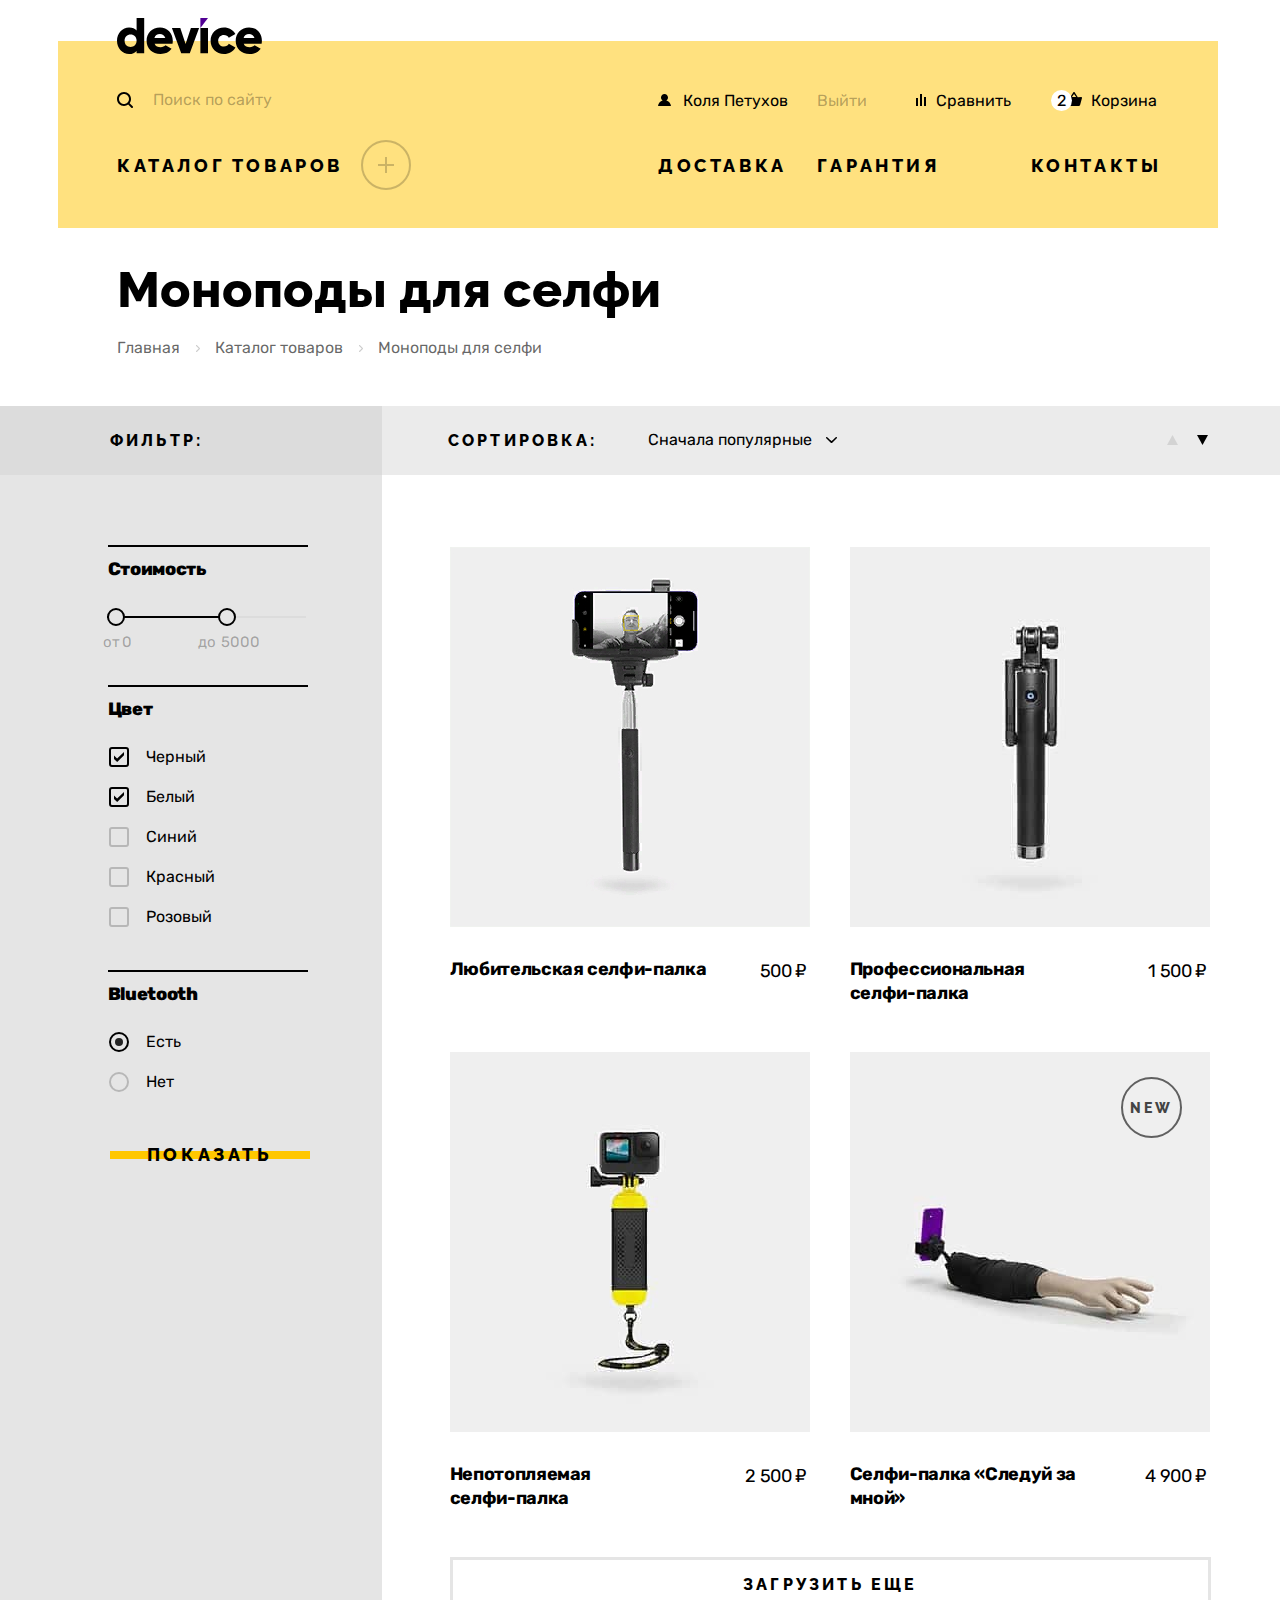
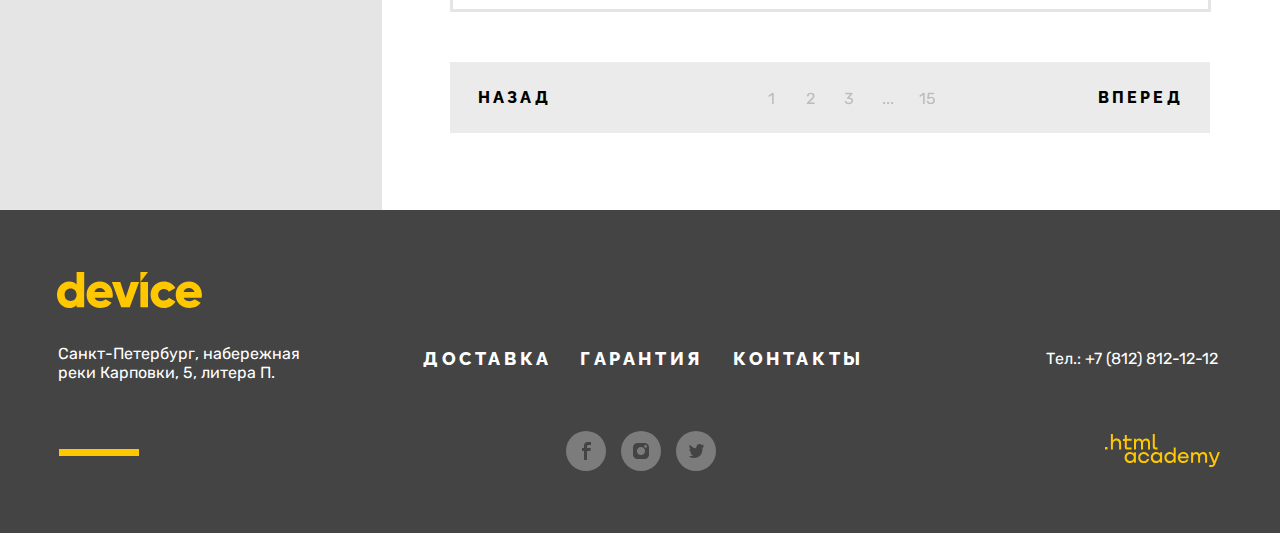
==== commit b26b547d: "54" ====
--- a/catalog.html
+++ b/catalog.html
@@ -12,7 +12,8 @@
 <body>
   <header class="main-header main-container main-catalog">
     <div class="header-catalog-container">
-      <img class="header-logo image" src="img/header-logo.svg" width="145" height="36" alt="Логотип интернет-магазина Device">
+      <img class="header-logo image" src="img/header-logo.svg" width="145" height="36"
+        alt="Логотип интернет-магазина Device">
       <div class="header-inner">
         <form class="main-search">
           <input class="header-search" type="search" placeholder="Поиск по сайту">
@@ -55,8 +56,8 @@
             <ul class="popover popover-cart">
               <li class="popover-content">
                 <a class="popover-link" href="#">
-                  <img class="popover-img image" src="img/popover/product-1-small.jpg" alt="Иконка селфи-палки" width="41"
-                    height="43">
+                  <img class="popover-img image" src="img/popover/product-1-small.jpg" alt="Иконка селфи-палки"
+                    width="41" height="43">
                   <p class="popover-text text">
                     Любительская<br>
                     селфи-палка
@@ -68,8 +69,8 @@
               </li>
               <li class="popover-content">
                 <a class="popover-link" href="#">
-                  <img class="popover-img image" src="img/popover/product-2-small.jpg" alt="Иконка селфи-палки" width="41"
-                    height="43">
+                  <img class="popover-img image" src="img/popover/product-2-small.jpg" alt="Иконка селфи-палки"
+                    width="41" height="43">
                   <p class="popover-text text">
                     Профессиональная<br>
                     селфи-палка
@@ -339,7 +340,8 @@
           <li class="product-card-item">
             <a class="product-card-link" href="#">
               <div class="product-card-image">
-                <img class="image" src="img/catalog/product-1.jpg" width="360" height="380" alt="Любительская селфи-палка">
+                <img class="image" src="img/catalog/product-1.jpg" width="360" height="380"
+                  alt="Любительская селфи-палка">
               </div>
               <div class="product-card-inner">
                 <h3 class="product-card-title">
@@ -357,7 +359,8 @@
           <li class="product-card-item">
             <a class="product-card-link" href="#">
               <div class="product-card-image">
-                <img class="image" src="img/catalog/product-2.jpg" width="360" height="380" alt="Любительская селфи-палка">
+                <img class="image" src="img/catalog/product-2.jpg" width="360" height="380"
+                  alt="Любительская селфи-палка">
               </div>
               <div class="product-card-inner">
                 <h3 class="product-card-title">
@@ -375,7 +378,8 @@
           <li class="product-card-item">
             <a class="product-card-link" href="#">
               <div class="product-card-image">
-                <img class="image" src="img/catalog/product-3.jpg" width="360" height="380" alt="Любительская селфи-палка">
+                <img class="image" src="img/catalog/product-3.jpg" width="360" height="380"
+                  alt="Любительская селфи-палка">
               </div>
               <div class="product-card-inner">
                 <h3 class="product-card-title">
@@ -394,7 +398,8 @@
           <li class="product-card-item new-product">
             <a class="product-card-link" href="#">
               <div class="product-card-image">
-                <img class="image" src="img/catalog/product-4.jpg" width="360" height="380" alt="Любительская селфи-палка">
+                <img class="image" src="img/catalog/product-4.jpg" width="360" height="380"
+                  alt="Любительская селфи-палка">
               </div>
               <div class="product-card-inner">
                 <h3 class="product-card-title">
@@ -539,6 +544,7 @@
               <input class="email-form-field modal-field" type="email" id="email" name="email"
                 placeholder="krasotka92@mail.ru">
               <span class="email-valid field-span">Забавный у вас адрес</span>
+              <span class="email-invalid field-span">Некорректный адрес</span>
             </p>
           </div>
           <div class="modal-group-inner">
--- a/css/style.css
+++ b/css/style.css
@@ -99,6 +99,7 @@
   background-color: #FFE17F;
 }
 .main-search {
+  position: relative;
   width: 516px;
   display: flex;
   align-items: center;
@@ -107,16 +108,10 @@
   box-shadow: 0 0 0 2px #AF4FFF;
   border-radius: 20px;
 }
-.main-search:active {
-  box-shadow: 0 0 0 2px #000000;
-  border-radius: 20px;
-}
-.main-search:active .search-btn {
-  color: #000000;
-  box-shadow: 0 0 0 2px #000000;
-}
 .search-btn {
-  display: block;
+  display: none;
+  position: absolute;
+  right: 0;
   font-size: 16px;
   line-height: 19px;
   width: 159px;
@@ -127,28 +122,29 @@
   border-top-right-radius: 20px;
   border-bottom-right-radius: 20px;
   cursor: pointer;
-  color: transparent;
-}
-.search-btn:hover {
+}
+.header-search:not(:placeholder-shown) + .search-btn {
+  display: block;
+  box-shadow: 0 0 0 2px #000000;
+}
+.search-btn:hover:not(:placeholder-shown) {
   background-color: #000000;
   color: #ffffff;
 }
-.search-btn:focus {
+.search-btn:focus:not(:placeholder-shown) {
   outline: none;
   box-shadow: 0 0 0 2px #AF4FFF;
-  color: #000000;
-}
-.search-btn:active {
+}
+.search-btn:active:not(:placeholder-shown) {
   background-color: #000000;
   color: rgba(255, 255, 255, 0.3);
 }
 .header-search {
+  width: 516px;
   font-family: "Rubik", sans-serif;
   font-size: 16px;
   line-height: 19px;
-  width: 356px;
-  padding: 10px 0;
-  padding-left: 50px;
+  padding: 10px 10px 10px 50px;
   background-image: url(../img/icons/search.svg);
   background-repeat: no-repeat;
   background-position: center left 14px;
@@ -158,11 +154,24 @@
   outline: none;
   color: #000;
 }
+.header-search:not(:placeholder-shown) {
+  box-shadow: 0 0 0 2px #000000;
+  border-radius: 20px;
+}
 .header-search::placeholder {
   color: rgba(0, 0, 0, 0.3);
 }
+.header-search::-moz-placeholder {
+  color: rgba(0, 0, 0, 0.3);
+  opacity: 0.8;
+  font-size: 16px;
+line-height: 19px;
+}
 .header-search:hover::placeholder {
-  color: rgba(0, 0, 0, 0.6)
+  color: rgba(0, 0, 0, 0.6);
+}
+.header-search:hover::-moz-placeholder {
+  color: rgba(0, 0, 0, 0.6);
 }
 .header-search:hover {
   color: rgba(0, 0, 0, 0.6);
@@ -415,6 +424,7 @@
   text-transform: uppercase;
   padding: 10.5px 18px;
   border-radius: 25px;
+  z-index: 2;
 }
 .navigation-catalog-link:focus {
   outline: none;
@@ -444,13 +454,14 @@
   background-position: center;
   border: 2px solid #000000;
   opacity: 0.2;
+  z-index: 2;
 }
 .navigation-catalog-item {
   display: flex;
   align-items: center;
 }
 .navigation-catalog-item:hover .navigation-catalog-inner {
-  display: flex;
+  display: block;
 }
 .navigation-catalog-list::after:hover {
   opacity: 0;
@@ -459,14 +470,15 @@
   width: 1160px;
   position: absolute;
   left: -20px;
-  top: 79px;
+  top: 40px;
   display: none;
   font-size: 16px;
   line-height: 18px;
   padding-left: 49px;
   padding-bottom: 23px;
+  padding-top: 40px;
   background-color: #FFE17F;
-  z-index: 2;
+  z-index: 1;
 }
 .navigation-catalog-container {
   width: 600px;
@@ -1781,19 +1793,19 @@
   line-height: 30px;
   color: rgb(68, 68, 68, 0.5);
 }
-.field:invalid {
-  border-bottom: 3px solid #FF3D3D;
+.field:hover {
+  border-bottom: 3px solid rgba(0, 0, 0, 0.3);
+  color: rgba(68, 68, 68, 0.7);
 }
 .field:focus {
   background-color: #DCDCDC;
   border-bottom: 3px solid rgba(0, 0, 0, 0.1);
 }
-.field:hover {
-  border-bottom: 3px solid rgba(0, 0, 0, 0.3);
-  color: rgba(68, 68, 68, 0.7);
-}
-.field:active {
+.field:not(:placeholder-shown) {
   border-bottom: 3px solid #000000;
+}
+.field:invalid {
+  border-bottom: 3px solid #FF3D3D;
 }
 .newsletter-email .field::placeholder {
   font-size: 18px;
@@ -1806,6 +1818,9 @@
 }
 .newsletter-email .field:active::placeholder {
   opacity: 1;
+}
+.newsletter-email .field:not(:placeholder-shown) {
+  color: #444444;
 }
 .newsletter-email .field:invalid::placeholder {
   opacity: 1;
@@ -1974,6 +1989,9 @@
 .footer-nav-link:active {
   opacity: 0.3;
 }
+.footer-nav-link:active::after {
+  display: none;
+}
 .footer-right {
   padding-top: 135px;
   margin-right: -13px;
@@ -2028,9 +2046,10 @@
   height: 100%;
   width: 100%;
   background-color: rgba(229, 229, 229, 0.8);
+  z-index: 2;
 }
 .modal {
-  display: none;
+  display: block;
   position: relative;
   padding: 63px 70px;
   margin: auto;
@@ -2039,11 +2058,8 @@
   border: 10px solid #000000;
   box-shadow: 0px 10px 0px rgba(0, 0, 0, 0.1);
 }
-.modal-container-open {
-  display: flex;
-}
 .modal-open {
-  display: block;
+  display: flex;
 }
 .modal-close-btn {
   position: absolute;
@@ -2113,17 +2129,20 @@
   line-height: 20px;
   padding: 20px 40px 20px 20px;
   border: none;
-  background-color: #ebebeb;
-  color: rgba(0, 0, 0, 0.6);
+  color: #000000;
   background-color: #F0F0F0;
 }
 .modal-field:hover {
   background-color: #ebebeb;
 }
 .modal-field:focus {
+  outline: none;
   outline: 5px solid #AF4FFF;
 }
 .modal-field:active {
+  box-shadow: 0 0 0 3px #000000;
+}
+.modal-field:not(:placeholder-shown) {
   box-shadow: 0 0 0 3px #000000;
 }
 .modal-field:invalid {
@@ -2142,8 +2161,18 @@
   background-position: center right 20px;
   color: #000000;
 }
-.email-form-field::placeholder {
-  color: #000000;
+.email-valid {
+  display: none;
+}
+.email-invalid {
+  display: none;
+  color: #FF3D3D;
+}
+.email-form-field:valid + .email-valid {
+  display: block;
+}
+.email-form-field:invalid ~ .email-invalid {
+  display: block;
 }
 .more-form-field {
   width: 560px;
@@ -2152,9 +2181,7 @@
   width: 160px;
   text-align: center;
   color: #000000;
-}
-.quantity-form-field::placeholder {
-  color: #000000;
+  padding: 20px;
 }
 .field-span {
   font-size: 14px;
@@ -2163,6 +2190,9 @@
 }
 .full-name-invalid {
   color: #FF3D3D;
+}
+.full-name-form-field:not(:placeholder-shown) + .full-name-invalid {
+  display: none;
 }
 .quantity-inner {
   display: flex;
@@ -2182,7 +2212,7 @@
   color: #000000;
   border-radius: 50%;
   right: 83px;
-  bottom: 216px;
+  bottom: 217px;
   font-weight: 400;
   cursor: pointer;
 }
